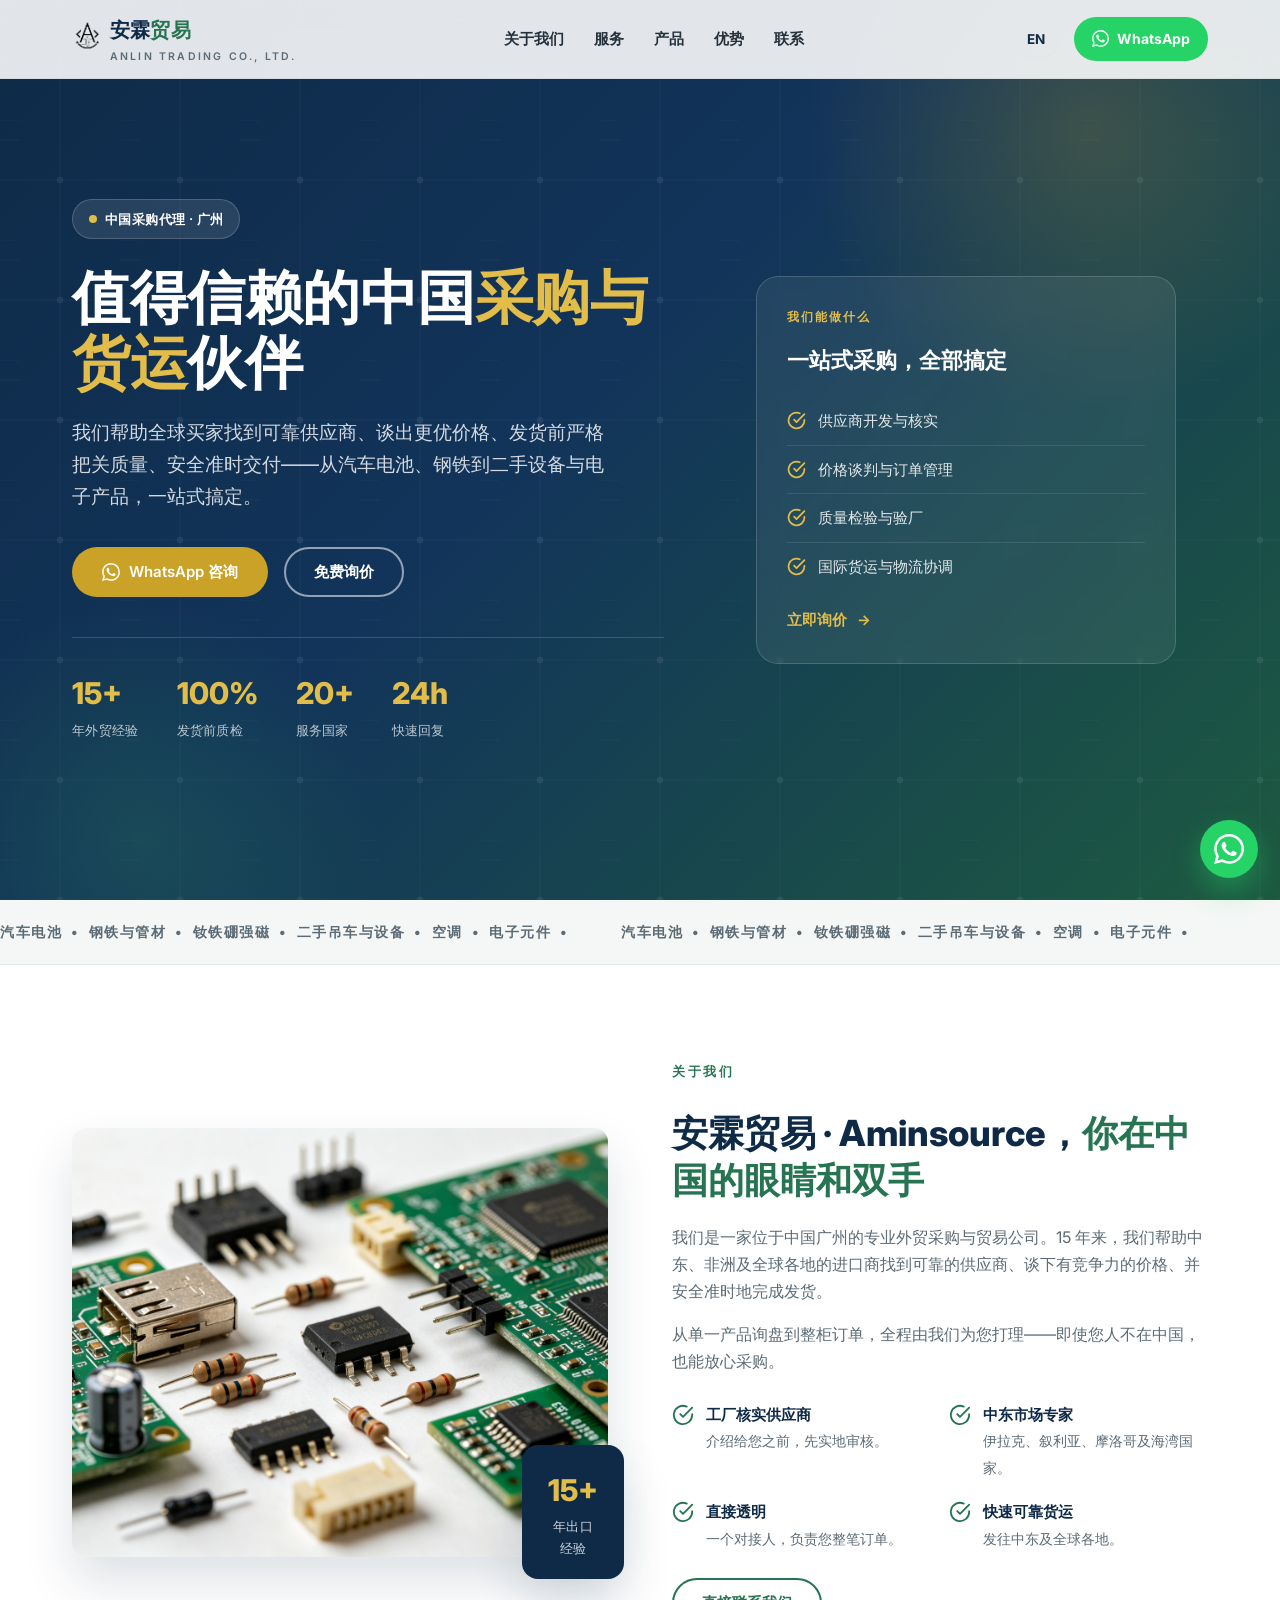
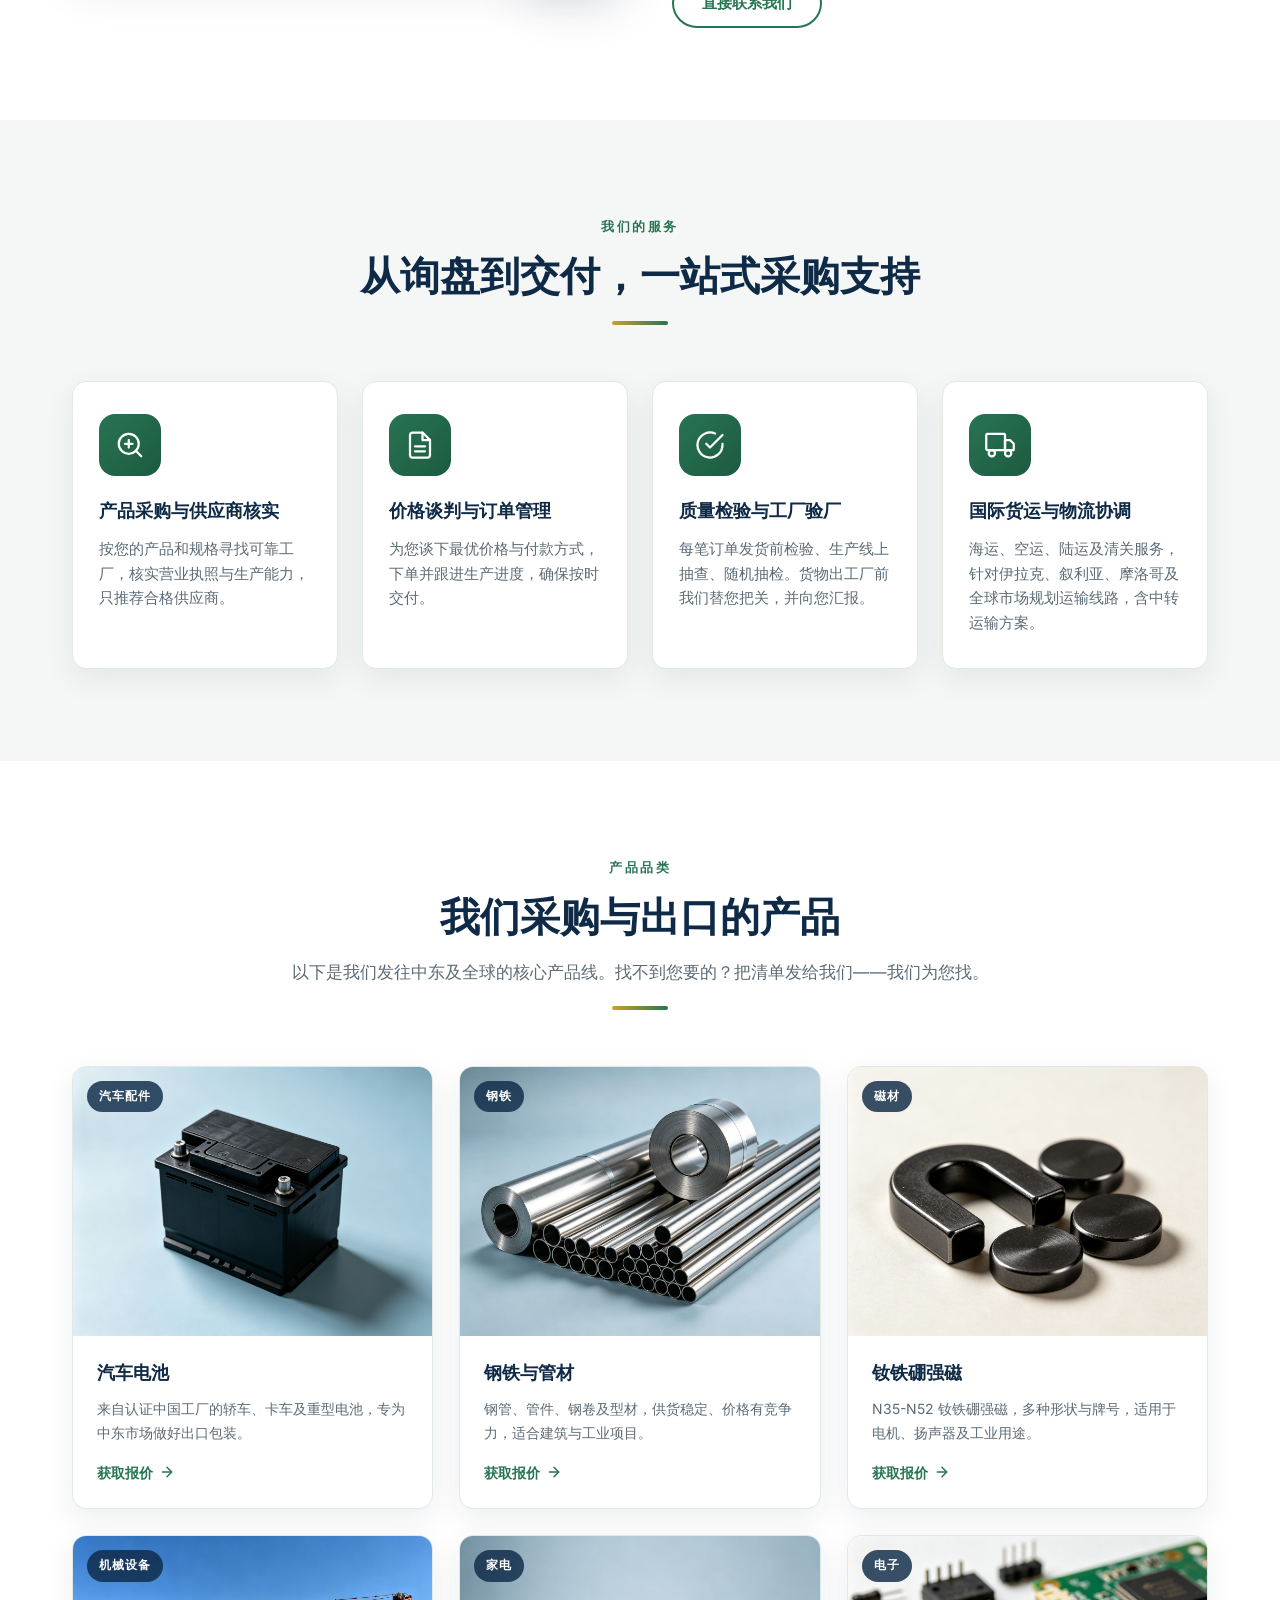
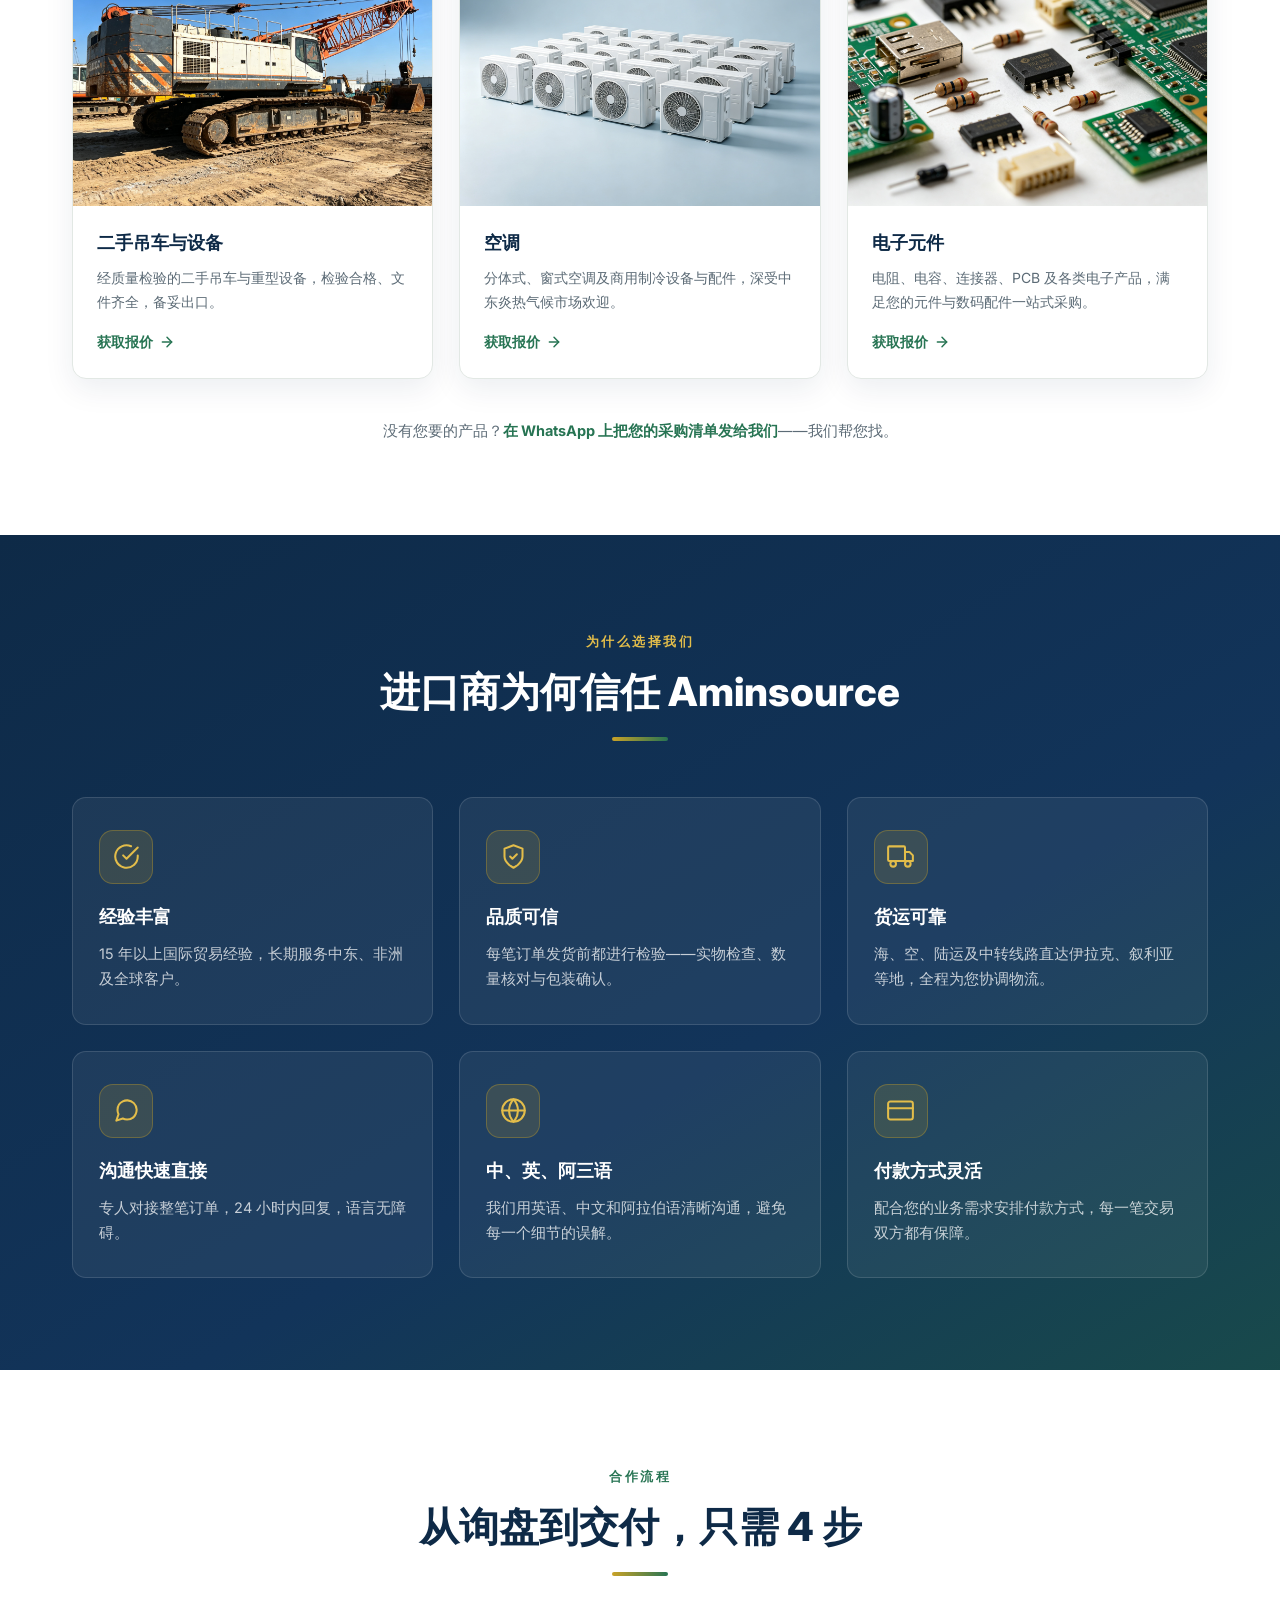
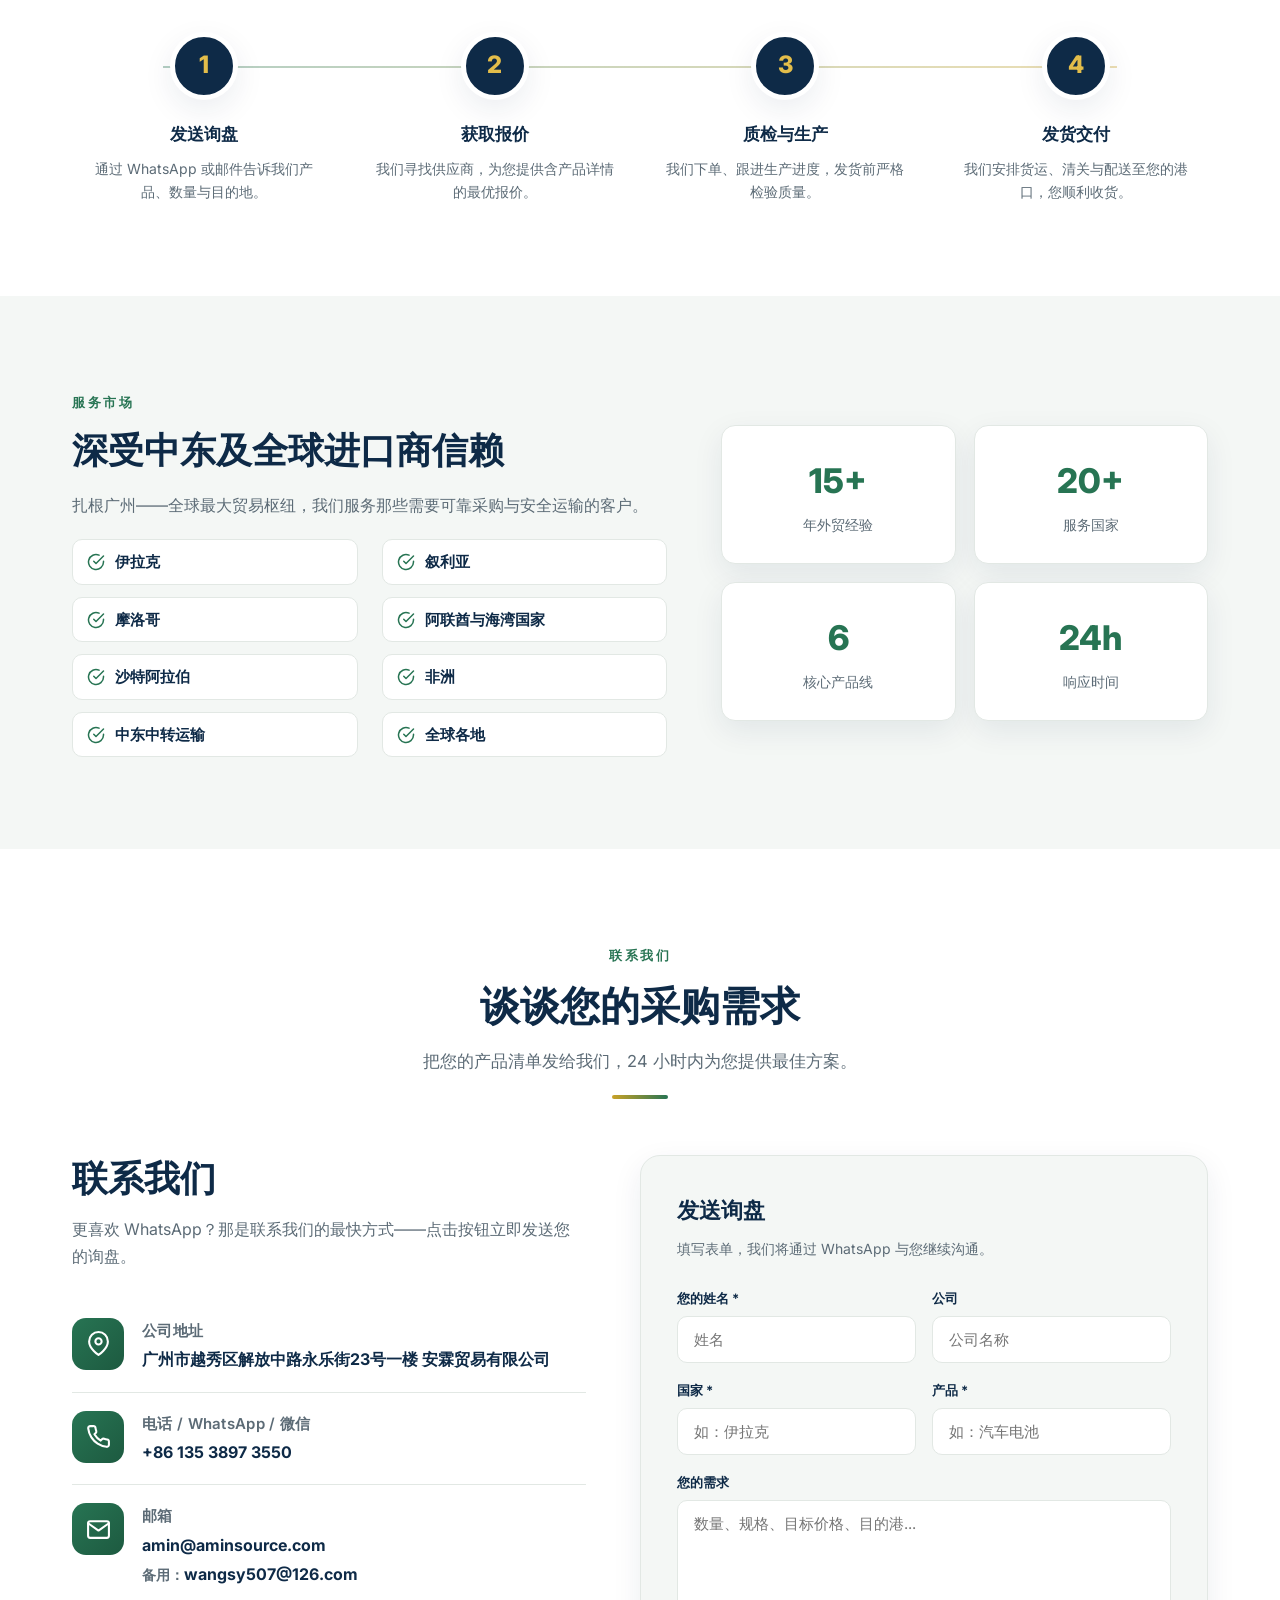
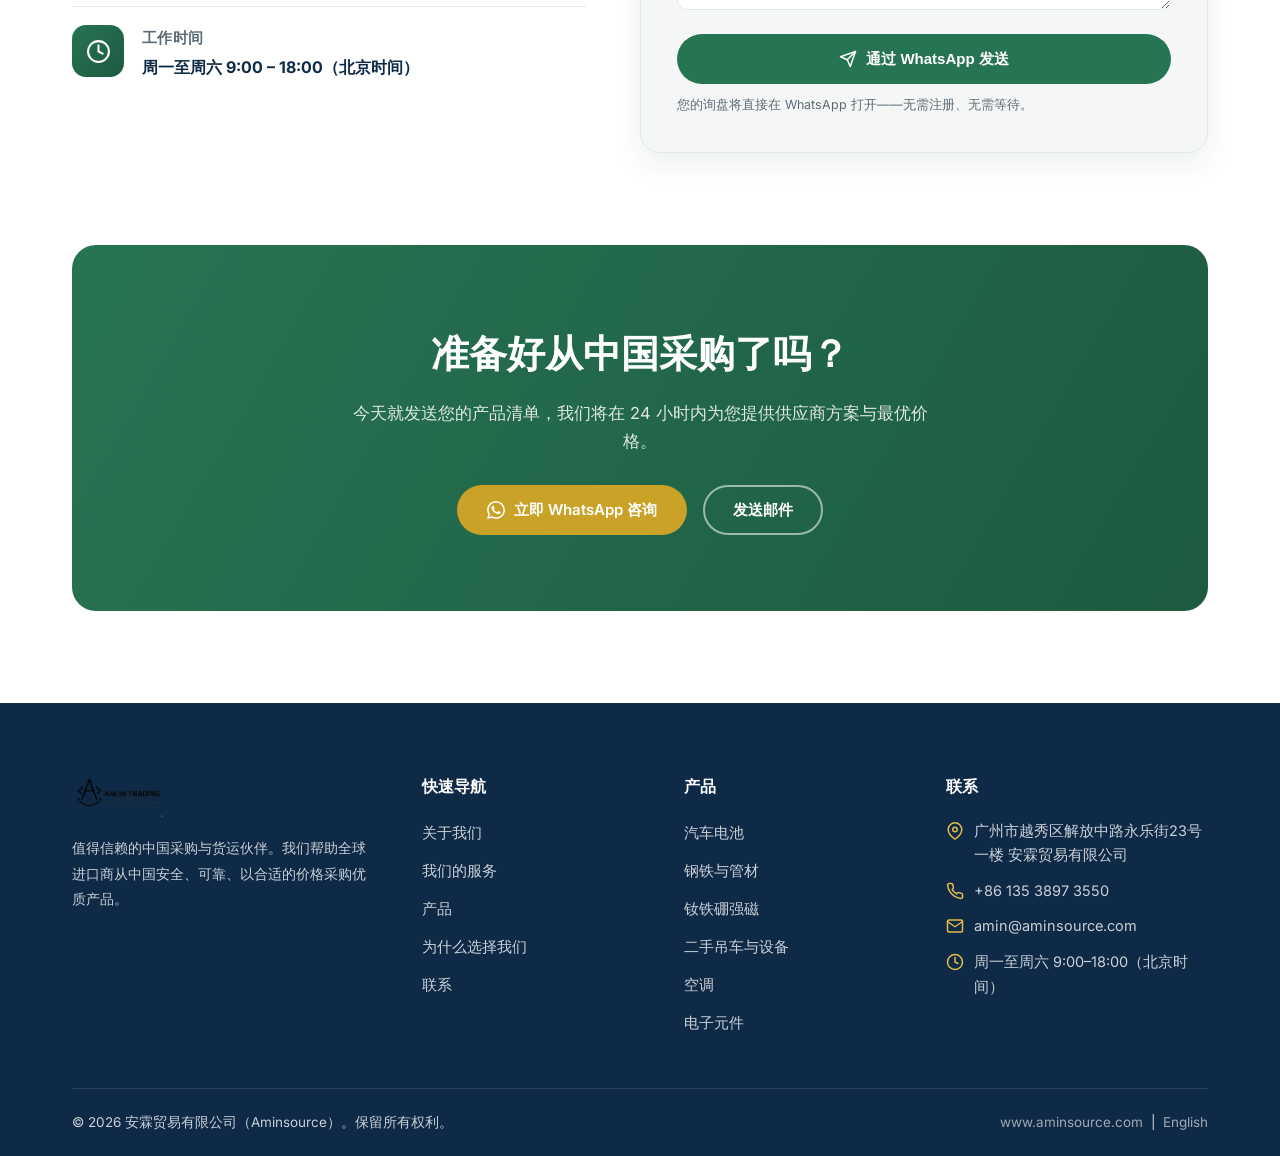
==== zh.html @ d12b862a "Add files via upload" ====
<!DOCTYPE html>
<html lang="zh-CN">
<head>
<meta charset="UTF-8">
<meta name="viewport" content="width=device-width, initial-scale=1.0">
<title>安霖贸易 Aminsource | 广州外贸采购代理 · 中国采购与货运伙伴</title>
<meta name="description" content="安霖贸易（Aminsource）是位于中国广州的专业外贸采购代理公司，为全球买家提供产品采购、工厂验厂、质量检验及国际货运一站式服务，主营汽车电池、钢铁、强磁、二手吊车、空调及电子元件，服务中东、非洲及全球市场。">
<meta name="keywords" content="中国采购代理, 广州外贸公司, 采购代理, 验厂, 质量检验, 国际货运, 汽车电池供应商, 钢铁出口, 强磁, 二手吊车, 空调出口, 电子元件, 伊拉克, 叙利亚, 中东">
<meta name="robots" content="index, follow">
<link rel="canonical" href="https://www.aminsource.com/zh.html">
<link rel="alternate" hreflang="en" href="https://www.aminsource.com/">
<link rel="alternate" hreflang="zh" href="https://www.aminsource.com/zh.html">
<link rel="icon" type="image/png" href="favicon.png">

<!-- Open Graph -->
<meta property="og:type" content="website">
<meta property="og:title" content="安霖贸易 Aminsource — 值得信赖的中国采购与货运伙伴">
<meta property="og:description" content="广州专业外贸采购代理，产品采购、验厂、质量检验、国际货运一站式服务，服务中东及全球买家。">
<meta property="og:url" content="https://www.aminsource.com/zh.html">
<meta property="og:image" content="https://www.aminsource.com/images/logo/logo-full.png">
<meta property="og:locale" content="zh_CN">

<!-- Fonts -->
<link rel="preconnect" href="https://fonts.googleapis.com">
<link rel="preconnect" href="https://fonts.gstatic.com" crossorigin>
<link href="https://fonts.googleapis.com/css2?family=Inter:wght@400;500;600;700;800&display=swap" rel="stylesheet">

<!-- Styles -->
<link rel="stylesheet" href="css/style.css">
</head>
<body>

<!-- ======== NAVBAR ======== -->
<nav class="nav" aria-label="主导航">
  <div class="nav-inner">
    <a class="brand" href="#home">
      <img src="images/logo/logo-mark.png" alt="Aminsource logo">
      <span>
        <span class="brand-name">安霖<span>贸易</span></span>
        <span class="brand-sub">Anlin Trading Co., Ltd.</span>
      </span>
    </a>
    <ul class="nav-links" id="nav-links">
      <li><a href="#about">关于我们</a></li>
      <li><a href="#services">服务</a></li>
      <li><a href="#products">产品</a></li>
      <li><a href="#why">优势</a></li>
      <li><a href="#contact">联系</a></li>
    </ul>
    <div class="nav-actions">
      <a class="lang-switch" href="index.html" title="Switch to English">EN</a>
      <a class="btn-wa-sm" href="https://wa.me/8613538973550" target="_blank" rel="noopener">
        <svg viewBox="0 0 24 24" fill="currentColor"><path d="M17.472 14.382c-.297-.149-1.758-.867-2.03-.967-.273-.099-.471-.148-.67.15-.197.297-.767.966-.94 1.164-.173.199-.347.223-.644.075-.297-.15-1.255-.463-2.39-1.475-.883-.788-1.48-1.761-1.653-2.059-.173-.297-.018-.458.13-.606.134-.133.297-.347.446-.52.149-.174.198-.298.297-.497.1-.198.05-.371-.025-.52-.074-.149-.668-1.612-.916-2.207-.242-.579-.487-.5-.669-.51-.173-.008-.371-.01-.57-.01-.198 0-.52.074-.792.372-.272.297-1.04 1.016-1.04 2.479 0 1.462 1.065 2.875 1.213 3.074.149.198 2.096 3.2 5.077 4.487.709.306 1.262.489 1.694.625.712.227 1.36.195 1.871.118.571-.085 1.758-.719 2.006-1.413.248-.694.248-1.289.173-1.413-.074-.124-.272-.198-.57-.347m-5.421 7.403h-.004a9.87 9.87 0 01-5.031-1.378l-.361-.214-3.741.982.998-3.648-.235-.374a9.86 9.86 0 01-1.51-5.26c.001-5.45 4.436-9.884 9.888-9.884 2.64 0 5.122 1.03 6.988 2.898a9.825 9.825 0 012.893 6.994c-.003 5.45-4.437 9.884-9.885 9.884m8.413-18.297A11.815 11.815 0 0012.05 0C5.495 0 .16 5.335.157 11.892c0 2.096.547 4.142 1.588 5.945L.057 24l6.305-1.654a11.882 11.882 0 005.683 1.448h.005c6.554 0 11.89-5.335 11.893-11.893a11.821 11.821 0 00-3.48-8.413z"/></svg>
        WhatsApp
      </a>
      <button class="menu-toggle" aria-label="菜单">
        <span></span><span></span><span></span>
      </button>
    </div>
  </div>
</nav>

<!-- ======== HERO ======== -->
<header class="hero" id="home">
  <div class="hero-bg"></div>
  <div class="hero-bg-glow"></div>
  <div class="hero-bg-glow2"></div>
  <div class="hero-inner">
    <div class="hero-text">
      <div class="hero-badge"><span class="dot"></span> 中国采购代理 · 广州</div>
      <h1>值得信赖的中国<span class="hl">采购与货运</span>伙伴</h1>
      <p class="lead">我们帮助全球买家找到可靠供应商、谈出更优价格、发货前严格把关质量、安全准时交付——从汽车电池、钢铁到二手设备与电子产品，一站式搞定。</p>
      <div class="hero-cta">
        <a class="btn btn-gold" href="https://wa.me/8613538973550" target="_blank" rel="noopener">
          <svg viewBox="0 0 24 24" fill="currentColor"><path d="M17.472 14.382c-.297-.149-1.758-.867-2.03-.967-.273-.099-.471-.148-.67.15-.197.297-.767.966-.94 1.164-.173.199-.347.223-.644.075-.297-.15-1.255-.463-2.39-1.475-.883-.788-1.48-1.761-1.653-2.059-.173-.297-.018-.458.13-.606.134-.133.297-.347.446-.52.149-.174.198-.298.297-.497.1-.198.05-.371-.025-.52-.074-.149-.668-1.612-.916-2.207-.242-.579-.487-.5-.669-.51-.173-.008-.371-.01-.57-.01-.198 0-.52.074-.792.372-.272.297-1.04 1.016-1.04 2.479 0 1.462 1.065 2.875 1.213 3.074.149.198 2.096 3.2 5.077 4.487.709.306 1.262.489 1.694.625.712.227 1.36.195 1.871.118.571-.085 1.758-.719 2.006-1.413.248-.694.248-1.289.173-1.413-.074-.124-.272-.198-.57-.347m-5.421 7.403h-.004a9.87 9.87 0 01-5.031-1.378l-.361-.214-3.741.982.998-3.648-.235-.374a9.86 9.86 0 01-1.51-5.26c.001-5.45 4.436-9.884 9.888-9.884 2.64 0 5.122 1.03 6.988 2.898a9.825 9.825 0 012.893 6.994c-.003 5.45-4.437 9.884-9.885 9.884m8.413-18.297A11.815 11.815 0 0012.05 0C5.495 0 .16 5.335.157 11.892c0 2.096.547 4.142 1.588 5.945L.057 24l6.305-1.654a11.882 11.882 0 005.683 1.448h.005c6.554 0 11.89-5.335 11.893-11.893a11.821 11.821 0 00-3.48-8.413z"/></svg>
          WhatsApp 咨询
        </a>
        <a class="btn btn-outline" href="#contact">免费询价</a>
      </div>
      <div class="hero-stats">
        <div class="stat"><div class="num">15+</div><div class="lbl">年外贸经验</div></div>
        <div class="stat"><div class="num">100%</div><div class="lbl">发货前质检</div></div>
        <div class="stat"><div class="num">20+</div><div class="lbl">服务国家</div></div>
        <div class="stat"><div class="num">24h</div><div class="lbl">快速回复</div></div>
      </div>
    </div>
    <div class="hero-visual">
      <div class="hero-card">
        <div class="tag">我们能做什么</div>
        <h3>一站式采购，全部搞定</h3>
        <ul>
          <li>
            <svg viewBox="0 0 24 24" fill="none" stroke="currentColor" stroke-width="2.2" stroke-linecap="round" stroke-linejoin="round"><path d="M22 11.08V12a10 10 0 11-5.93-9.14"/><polyline points="22 4 12 14.01 9 11.01"/></svg>
            供应商开发与核实
          </li>
          <li>
            <svg viewBox="0 0 24 24" fill="none" stroke="currentColor" stroke-width="2.2" stroke-linecap="round" stroke-linejoin="round"><path d="M22 11.08V12a10 10 0 11-5.93-9.14"/><polyline points="22 4 12 14.01 9 11.01"/></svg>
            价格谈判与订单管理
          </li>
          <li>
            <svg viewBox="0 0 24 24" fill="none" stroke="currentColor" stroke-width="2.2" stroke-linecap="round" stroke-linejoin="round"><path d="M22 11.08V12a10 10 0 11-5.93-9.14"/><polyline points="22 4 12 14.01 9 11.01"/></svg>
            质量检验与验厂
          </li>
          <li>
            <svg viewBox="0 0 24 24" fill="none" stroke="currentColor" stroke-width="2.2" stroke-linecap="round" stroke-linejoin="round"><path d="M22 11.08V12a10 10 0 11-5.93-9.14"/><polyline points="22 4 12 14.01 9 11.01"/></svg>
            国际货运与物流协调
          </li>
        </ul>
        <a class="card-cta" href="#contact">立即询价 <span>&rarr;</span></a>
      </div>
    </div>
  </div>
</header>

<!-- ======== MARQUEE ======== -->
<div class="marquee" aria-hidden="true">
  <div class="marquee-track">
    <span>汽车电池 &nbsp;&bull;&nbsp; 钢铁与管材 &nbsp;&bull;&nbsp; 钕铁硼强磁 &nbsp;&bull;&nbsp; 二手吊车与设备 &nbsp;&bull;&nbsp; 空调 &nbsp;&bull;&nbsp; 电子元件 &nbsp;&bull;&nbsp;</span>
    <span>汽车电池 &nbsp;&bull;&nbsp; 钢铁与管材 &nbsp;&bull;&nbsp; 钕铁硼强磁 &nbsp;&bull;&nbsp; 二手吊车与设备 &nbsp;&bull;&nbsp; 空调 &nbsp;&bull;&nbsp; 电子元件 &nbsp;&bull;&nbsp;</span>
  </div>
</div>

<!-- ======== ABOUT ======== -->
<section id="about">
  <div class="container about-grid">
    <div class="about-media reveal">
      <img class="img-main" src="images/products/electronics.jpg" alt="安霖贸易在广州为全球客户采购的电子元件">
      <div class="badge-float">
        <div class="b">15+</div>
        <div class="s">年出口<br>经验</div>
      </div>
    </div>
    <div class="about-text reveal">
      <span class="eyebrow">关于我们</span>
      <h2>安霖贸易 · Aminsource，<span class="hl">你在中国的眼睛和双手</span></h2>
      <p>我们是一家位于中国广州的专业外贸采购与贸易公司。15 年来，我们帮助中东、非洲及全球各地的进口商找到可靠的供应商、谈下有竞争力的价格、并安全准时地完成发货。</p>
      <p>从单一产品询盘到整柜订单，全程由我们为您打理——即使您人不在中国，也能放心采购。</p>
      <ul class="about-feats">
        <li>
          <svg viewBox="0 0 24 24" fill="none" stroke="currentColor" stroke-width="2" stroke-linecap="round" stroke-linejoin="round"><path d="M22 11.08V12a10 10 0 11-5.93-9.14"/><polyline points="22 4 12 14.01 9 11.01"/></svg>
          <span><strong>工厂核实供应商</strong><small>介绍给您之前，先实地审核。</small></span>
        </li>
        <li>
          <svg viewBox="0 0 24 24" fill="none" stroke="currentColor" stroke-width="2" stroke-linecap="round" stroke-linejoin="round"><path d="M22 11.08V12a10 10 0 11-5.93-9.14"/><polyline points="22 4 12 14.01 9 11.01"/></svg>
          <span><strong>中东市场专家</strong><small>伊拉克、叙利亚、摩洛哥及海湾国家。</small></span>
        </li>
        <li>
          <svg viewBox="0 0 24 24" fill="none" stroke="currentColor" stroke-width="2" stroke-linecap="round" stroke-linejoin="round"><path d="M22 11.08V12a10 10 0 11-5.93-9.14"/><polyline points="22 4 12 14.01 9 11.01"/></svg>
          <span><strong>直接透明</strong><small>一个对接人，负责您整笔订单。</small></span>
        </li>
        <li>
          <svg viewBox="0 0 24 24" fill="none" stroke="currentColor" stroke-width="2" stroke-linecap="round" stroke-linejoin="round"><path d="M22 11.08V12a10 10 0 11-5.93-9.14"/><polyline points="22 4 12 14.01 9 11.01"/></svg>
          <span><strong>快速可靠货运</strong><small>发往中东及全球各地。</small></span>
        </li>
      </ul>
      <a class="btn btn-outline-dark" href="#contact">直接联系我们</a>
    </div>
  </div>
</section>

<!-- ======== SERVICES ======== -->
<section id="services">
  <div class="container">
    <div class="section-head reveal">
      <span class="eyebrow">我们的服务</span>
      <h2>从询盘到交付，一站式采购支持</h2>
      <div class="line"></div>
    </div>
    <div class="services-grid">
      <div class="service-card reveal">
        <div class="service-icon"><svg viewBox="0 0 24 24" fill="none" stroke="currentColor" stroke-width="1.8" stroke-linecap="round" stroke-linejoin="round"><circle cx="11" cy="11" r="8"/><line x1="21" y1="21" x2="16.65" y2="16.65"/><line x1="11" y1="8" x2="11" y2="14"/><line x1="8" y1="11" x2="14" y2="11"/></svg></div>
        <h3>产品采购与供应商核实</h3>
        <p>按您的产品和规格寻找可靠工厂，核实营业执照与生产能力，只推荐合格供应商。</p>
      </div>
      <div class="service-card reveal">
        <div class="service-icon"><svg viewBox="0 0 24 24" fill="none" stroke="currentColor" stroke-width="1.8" stroke-linecap="round" stroke-linejoin="round"><path d="M14 2H6a2 2 0 00-2 2v16a2 2 0 002 2h12a2 2 0 002-2V8z"/><polyline points="14 2 14 8 20 8"/><line x1="16" y1="13" x2="8" y2="13"/><line x1="16" y1="17" x2="8" y2="17"/></svg></div>
        <h3>价格谈判与订单管理</h3>
        <p>为您谈下最优价格与付款方式，下单并跟进生产进度，确保按时交付。</p>
      </div>
      <div class="service-card reveal">
        <div class="service-icon"><svg viewBox="0 0 24 24" fill="none" stroke="currentColor" stroke-width="1.8" stroke-linecap="round" stroke-linejoin="round"><path d="M22 11.08V12a10 10 0 11-5.93-9.14"/><polyline points="22 4 12 14.01 9 11.01"/></svg></div>
        <h3>质量检验与工厂验厂</h3>
        <p>每笔订单发货前检验、生产线上抽查、随机抽检。货物出工厂前我们替您把关，并向您汇报。</p>
      </div>
      <div class="service-card reveal">
        <div class="service-icon"><svg viewBox="0 0 24 24" fill="none" stroke="currentColor" stroke-width="1.8" stroke-linecap="round" stroke-linejoin="round"><rect x="1" y="3" width="15" height="13" rx="1"/><polygon points="16 8 20 8 23 11 23 16 16 16 16 8"/><circle cx="5.5" cy="18.5" r="2.5"/><circle cx="18.5" cy="18.5" r="2.5"/></svg></div>
        <h3>国际货运与物流协调</h3>
        <p>海运、空运、陆运及清关服务，针对伊拉克、叙利亚、摩洛哥及全球市场规划运输线路，含中转运输方案。</p>
      </div>
    </div>
  </div>
</section>

<!-- ======== PRODUCTS ======== -->
<section id="products">
  <div class="container">
    <div class="section-head reveal">
      <span class="eyebrow">产品品类</span>
      <h2>我们采购与出口的产品</h2>
      <p>以下是我们发往中东及全球的核心产品线。找不到您要的？把清单发给我们——我们为您找。</p>
      <div class="line"></div>
    </div>
    <div class="products-grid">
      <div class="product-card reveal">
        <div class="thumb"><span class="cat-tag">汽车配件</span><img src="images/products/battery.jpg" alt="汽车电池出口" loading="lazy"></div>
        <div class="body">
          <h3>汽车电池</h3>
          <p>来自认证中国工厂的轿车、卡车及重型电池，专为中东市场做好出口包装。</p>
          <a class="link" href="https://wa.me/8613538973550?text=Hello%2C%20I%20am%20interested%20in%20auto%20batteries." target="_blank" rel="noopener">获取报价 <svg viewBox="0 0 24 24" fill="none" stroke="currentColor" stroke-width="2.2" stroke-linecap="round" stroke-linejoin="round"><line x1="5" y1="12" x2="19" y2="12"/><polyline points="12 5 19 12 12 19"/></svg></a>
        </div>
      </div>
      <div class="product-card reveal">
        <div class="thumb"><span class="cat-tag">钢铁</span><img src="images/products/steel.jpg" alt="钢铁管材供应商" loading="lazy"></div>
        <div class="body">
          <h3>钢铁与管材</h3>
          <p>钢管、管件、钢卷及型材，供货稳定、价格有竞争力，适合建筑与工业项目。</p>
          <a class="link" href="https://wa.me/8613538973550?text=Hello%2C%20I%20am%20interested%20in%20steel%20pipes%20and%20coils." target="_blank" rel="noopener">获取报价 <svg viewBox="0 0 24 24" fill="none" stroke="currentColor" stroke-width="2.2" stroke-linecap="round" stroke-linejoin="round"><line x1="5" y1="12" x2="19" y2="12"/><polyline points="12 5 19 12 12 19"/></svg></a>
        </div>
      </div>
      <div class="product-card reveal">
        <div class="thumb"><span class="cat-tag">磁材</span><img src="images/products/magnets.jpg" alt="钕铁硼强磁出口" loading="lazy"></div>
        <div class="body">
          <h3>钕铁硼强磁</h3>
          <p>N35-N52 钕铁硼强磁，多种形状与牌号，适用于电机、扬声器及工业用途。</p>
          <a class="link" href="https://wa.me/8613538973550?text=Hello%2C%20I%20am%20interested%20in%20neodymium%20magnets." target="_blank" rel="noopener">获取报价 <svg viewBox="0 0 24 24" fill="none" stroke="currentColor" stroke-width="2.2" stroke-linecap="round" stroke-linejoin="round"><line x1="5" y1="12" x2="19" y2="12"/><polyline points="12 5 19 12 12 19"/></svg></a>
        </div>
      </div>
      <div class="product-card reveal">
        <div class="thumb"><span class="cat-tag">机械设备</span><img src="images/products/crane.jpg" alt="二手吊车与重型设备出口" loading="lazy"></div>
        <div class="body">
          <h3>二手吊车与设备</h3>
          <p>经质量检验的二手吊车与重型设备，检验合格、文件齐全，备妥出口。</p>
          <a class="link" href="https://wa.me/8613538973550?text=Hello%2C%20I%20am%20interested%20in%20used%20cranes%20and%20machinery." target="_blank" rel="noopener">获取报价 <svg viewBox="0 0 24 24" fill="none" stroke="currentColor" stroke-width="2.2" stroke-linecap="round" stroke-linejoin="round"><line x1="5" y1="12" x2="19" y2="12"/><polyline points="12 5 19 12 12 19"/></svg></a>
        </div>
      </div>
      <div class="product-card reveal">
        <div class="thumb"><span class="cat-tag">家电</span><img src="images/products/ac.jpg" alt="空调出口" loading="lazy"></div>
        <div class="body">
          <h3>空调</h3>
          <p>分体式、窗式空调及商用制冷设备与配件，深受中东炎热气候市场欢迎。</p>
          <a class="link" href="https://wa.me/8613538973550?text=Hello%2C%20I%20am%20interested%20in%20air%20conditioners." target="_blank" rel="noopener">获取报价 <svg viewBox="0 0 24 24" fill="none" stroke="currentColor" stroke-width="2.2" stroke-linecap="round" stroke-linejoin="round"><line x1="5" y1="12" x2="19" y2="12"/><polyline points="12 5 19 12 12 19"/></svg></a>
        </div>
      </div>
      <div class="product-card reveal">
        <div class="thumb"><span class="cat-tag">电子</span><img src="images/products/electronics.jpg" alt="电子元件出口" loading="lazy"></div>
        <div class="body">
          <h3>电子元件</h3>
          <p>电阻、电容、连接器、PCB 及各类电子产品，满足您的元件与数码配件一站式采购。</p>
          <a class="link" href="https://wa.me/8613538973550?text=Hello%2C%20I%20am%20interested%20in%20electronic%20components." target="_blank" rel="noopener">获取报价 <svg viewBox="0 0 24 24" fill="none" stroke="currentColor" stroke-width="2.2" stroke-linecap="round" stroke-linejoin="round"><line x1="5" y1="12" x2="19" y2="12"/><polyline points="12 5 19 12 12 19"/></svg></a>
        </div>
      </div>
    </div>
    <p class="products-note reveal">没有您要的产品？<a href="https://wa.me/8613538973550?text=Hello%2C%20I%20have%20a%20custom%20sourcing%20request." target="_blank" rel="noopener">在 WhatsApp 上把您的采购清单发给我们</a>——我们帮您找。</p>
  </div>
</section>

<!-- ======== WHY US ======== -->
<section id="why">
  <div class="container">
    <div class="section-head reveal">
      <span class="eyebrow">为什么选择我们</span>
      <h2>进口商为何信任 Aminsource</h2>
      <div class="line"></div>
    </div>
    <div class="why-grid">
      <div class="why-item reveal">
        <div class="ic"><svg viewBox="0 0 24 24" fill="none" stroke="currentColor" stroke-width="1.8" stroke-linecap="round" stroke-linejoin="round"><path d="M22 11.08V12a10 10 0 11-5.93-9.14"/><polyline points="22 4 12 14.01 9 11.01"/></svg></div>
        <h3>经验丰富</h3>
        <p>15 年以上国际贸易经验，长期服务中东、非洲及全球客户。</p>
      </div>
      <div class="why-item reveal">
        <div class="ic"><svg viewBox="0 0 24 24" fill="none" stroke="currentColor" stroke-width="1.8" stroke-linecap="round" stroke-linejoin="round"><path d="M12 22s8-4 8-10V5l-8-3-8 3v7c0 6 8 10 8 10z"/><polyline points="9 12 11 14 15 10"/></svg></div>
        <h3>品质可信</h3>
        <p>每笔订单发货前都进行检验——实物检查、数量核对与包装确认。</p>
      </div>
      <div class="why-item reveal">
        <div class="ic"><svg viewBox="0 0 24 24" fill="none" stroke="currentColor" stroke-width="1.8" stroke-linecap="round" stroke-linejoin="round"><rect x="1" y="3" width="15" height="13" rx="1"/><polygon points="16 8 20 8 23 11 23 16 16 16 16 8"/><circle cx="5.5" cy="18.5" r="2.5"/><circle cx="18.5" cy="18.5" r="2.5"/></svg></div>
        <h3>货运可靠</h3>
        <p>海、空、陆运及中转线路直达伊拉克、叙利亚等地，全程为您协调物流。</p>
      </div>
      <div class="why-item reveal">
        <div class="ic"><svg viewBox="0 0 24 24" fill="none" stroke="currentColor" stroke-width="1.8" stroke-linecap="round" stroke-linejoin="round"><path d="M21 11.5a8.38 8.38 0 01-.9 3.8 8.5 8.5 0 01-7.6 4.7 8.38 8.38 0 01-3.8-.9L3 21l1.9-5.7a8.38 8.38 0 01-.9-3.8 8.5 8.5 0 014.7-7.6 8.38 8.38 0 013.8-.9h.5a8.48 8.48 0 018 8v.5z"/></svg></div>
        <h3>沟通快速直接</h3>
        <p>专人对接整笔订单，24 小时内回复，语言无障碍。</p>
      </div>
      <div class="why-item reveal">
        <div class="ic"><svg viewBox="0 0 24 24" fill="none" stroke="currentColor" stroke-width="1.8" stroke-linecap="round" stroke-linejoin="round"><circle cx="12" cy="12" r="10"/><line x1="2" y1="12" x2="22" y2="12"/><path d="M12 2a15.3 15.3 0 014 10 15.3 15.3 0 01-4 10 15.3 15.3 0 01-4-10 15.3 15.3 0 014-10z"/></svg></div>
        <h3>中、英、阿三语</h3>
        <p>我们用英语、中文和阿拉伯语清晰沟通，避免每一个细节的误解。</p>
      </div>
      <div class="why-item reveal">
        <div class="ic"><svg viewBox="0 0 24 24" fill="none" stroke="currentColor" stroke-width="1.8" stroke-linecap="round" stroke-linejoin="round"><rect x="1" y="4" width="22" height="16" rx="2"/><line x1="1" y1="10" x2="23" y2="10"/></svg></div>
        <h3>付款方式灵活</h3>
        <p>配合您的业务需求安排付款方式，每一笔交易双方都有保障。</p>
      </div>
    </div>
  </div>
</section>

<!-- ======== PROCESS ======== -->
<section id="process">
  <div class="container">
    <div class="section-head reveal">
      <span class="eyebrow">合作流程</span>
      <h2>从询盘到交付，只需 4 步</h2>
      <div class="line"></div>
    </div>
    <div class="process-steps">
      <div class="step reveal"><div class="num"><span>1</span></div><h3>发送询盘</h3><p>通过 WhatsApp 或邮件告诉我们产品、数量与目的地。</p></div>
      <div class="step reveal"><div class="num"><span>2</span></div><h3>获取报价</h3><p>我们寻找供应商，为您提供含产品详情的最优报价。</p></div>
      <div class="step reveal"><div class="num"><span>3</span></div><h3>质检与生产</h3><p>我们下单、跟进生产进度，发货前严格检验质量。</p></div>
      <div class="step reveal"><div class="num"><span>4</span></div><h3>发货交付</h3><p>我们安排货运、清关与配送至您的港口，您顺利收货。</p></div>
    </div>
  </div>
</section>

<!-- ======== MARKETS ======== -->
<section id="markets">
  <div class="container markets-wrap">
    <div class="markets-text reveal">
      <span class="eyebrow">服务市场</span>
      <h2>深受中东及全球进口商信赖</h2>
      <p>扎根广州——全球最大贸易枢纽，我们服务那些需要可靠采购与安全运输的客户。</p>
      <ul class="region-list">
        <li><svg viewBox="0 0 24 24" fill="none" stroke="currentColor" stroke-width="2" stroke-linecap="round" stroke-linejoin="round"><path d="M22 11.08V12a10 10 0 11-5.93-9.14"/><polyline points="22 4 12 14.01 9 11.01"/></svg>伊拉克</li>
        <li><svg viewBox="0 0 24 24" fill="none" stroke="currentColor" stroke-width="2" stroke-linecap="round" stroke-linejoin="round"><path d="M22 11.08V12a10 10 0 11-5.93-9.14"/><polyline points="22 4 12 14.01 9 11.01"/></svg>叙利亚</li>
        <li><svg viewBox="0 0 24 24" fill="none" stroke="currentColor" stroke-width="2" stroke-linecap="round" stroke-linejoin="round"><path d="M22 11.08V12a10 10 0 11-5.93-9.14"/><polyline points="22 4 12 14.01 9 11.01"/></svg>摩洛哥</li>
        <li><svg viewBox="0 0 24 24" fill="none" stroke="currentColor" stroke-width="2" stroke-linecap="round" stroke-linejoin="round"><path d="M22 11.08V12a10 10 0 11-5.93-9.14"/><polyline points="22 4 12 14.01 9 11.01"/></svg>阿联酋与海湾国家</li>
        <li><svg viewBox="0 0 24 24" fill="none" stroke="currentColor" stroke-width="2" stroke-linecap="round" stroke-linejoin="round"><path d="M22 11.08V12a10 10 0 11-5.93-9.14"/><polyline points="22 4 12 14.01 9 11.01"/></svg>沙特阿拉伯</li>
        <li><svg viewBox="0 0 24 24" fill="none" stroke="currentColor" stroke-width="2" stroke-linecap="round" stroke-linejoin="round"><path d="M22 11.08V12a10 10 0 11-5.93-9.14"/><polyline points="22 4 12 14.01 9 11.01"/></svg>非洲</li>
        <li><svg viewBox="0 0 24 24" fill="none" stroke="currentColor" stroke-width="2" stroke-linecap="round" stroke-linejoin="round"><path d="M22 11.08V12a10 10 0 11-5.93-9.14"/><polyline points="22 4 12 14.01 9 11.01"/></svg>中东中转运输</li>
        <li><svg viewBox="0 0 24 24" fill="none" stroke="currentColor" stroke-width="2" stroke-linecap="round" stroke-linejoin="round"><path d="M22 11.08V12a10 10 0 11-5.93-9.14"/><polyline points="22 4 12 14.01 9 11.01"/></svg>全球各地</li>
      </ul>
    </div>
    <div class="markets-media reveal">
      <div class="box"><div class="n">15+</div><div class="t">年外贸经验</div></div>
      <div class="box"><div class="n">20+</div><div class="t">服务国家</div></div>
      <div class="box"><div class="n">6</div><div class="t">核心产品线</div></div>
      <div class="box"><div class="n">24h</div><div class="t">响应时间</div></div>
    </div>
  </div>
</section>

<!-- ======== CONTACT ======== -->
<section id="contact">
  <div class="container">
    <div class="section-head reveal">
      <span class="eyebrow">联系我们</span>
      <h2>谈谈您的采购需求</h2>
      <p>把您的产品清单发给我们，24 小时内为您提供最佳方案。</p>
      <div class="line"></div>
    </div>
    <div class="contact-grid">
      <div class="contact-info reveal">
        <h2>联系我们</h2>
        <p>更喜欢 WhatsApp？那是联系我们的最快方式——点击按钮立即发送您的询盘。</p>
        <div class="contact-row">
          <div class="ci"><svg viewBox="0 0 24 24" fill="none" stroke="currentColor" stroke-width="2" stroke-linecap="round" stroke-linejoin="round"><path d="M21 10c0 7-9 13-9 13s-9-6-9-13a9 9 0 0118 0z"/><circle cx="12" cy="10" r="3"/></svg></div>
          <div><h4>公司地址</h4><p>广州市越秀区解放中路永乐街23号一楼 安霖贸易有限公司</p></div>
        </div>
        <div class="contact-row">
          <div class="ci"><svg viewBox="0 0 24 24" fill="none" stroke="currentColor" stroke-width="2" stroke-linecap="round" stroke-linejoin="round"><path d="M22 16.92v3a2 2 0 01-2.18 2 19.79 19.79 0 01-8.63-3.07 19.5 19.5 0 01-6-6 19.79 19.79 0 01-3.07-8.67A2 2 0 014.11 2h3a2 2 0 012 1.72 12.84 12.84 0 00.7 2.81 2 2 0 01-.45 2.11L8.09 9.91a16 16 0 006 6l1.27-1.27a2 2 0 012.11-.45 12.84 12.84 0 002.81.7A2 2 0 0122 16.92z"/></svg></div>
          <div><h4>电话 / WhatsApp / 微信</h4><p><a href="tel:+8613538973550">+86 135 3897 3550</a></p></div>
        </div>
        <div class="contact-row">
          <div class="ci"><svg viewBox="0 0 24 24" fill="none" stroke="currentColor" stroke-width="2" stroke-linecap="round" stroke-linejoin="round"><path d="M4 4h16c1.1 0 2 .9 2 2v12c0 1.1-.9 2-2 2H4c-1.1 0-2-.9-2-2V6c0-1.1.9-2 2-2z"/><polyline points="22,6 12,13 2,6"/></svg></div>
          <div><h4>邮箱</h4><p><a href="mailto:amin@aminsource.com">amin@aminsource.com</a></p><p style="font-size:14px;font-weight:600;color:var(--text-muted);margin-top:2px;">备用：<a href="mailto:wangsy507@126.com">wangsy507@126.com</a></p></div>
        </div>
        <div class="contact-row">
          <div class="ci"><svg viewBox="0 0 24 24" fill="none" stroke="currentColor" stroke-width="2" stroke-linecap="round" stroke-linejoin="round"><circle cx="12" cy="12" r="10"/><polyline points="12 6 12 12 16 14"/></svg></div>
          <div><h4>工作时间</h4><p>周一至周六 9:00 – 18:00（北京时间）</p></div>
        </div>
      </div>
      <div class="contact-form reveal">
        <h3>发送询盘</h3>
        <p class="sub">填写表单，我们将通过 WhatsApp 与您继续沟通。</p>
        <form id="inquiry-form" data-wa="8613538973550">
          <div class="form-row">
            <div class="form-group">
              <label for="f-name">您的姓名 *</label>
              <input type="text" id="f-name" placeholder="姓名" required>
            </div>
            <div class="form-group">
              <label for="f-company">公司</label>
              <input type="text" id="f-company" placeholder="公司名称">
            </div>
          </div>
          <div class="form-row">
            <div class="form-group">
              <label for="f-country">国家 *</label>
              <input type="text" id="f-country" placeholder="如：伊拉克" required>
            </div>
            <div class="form-group">
              <label for="f-product">产品 *</label>
              <input type="text" id="f-product" placeholder="如：汽车电池" required>
            </div>
          </div>
          <div class="form-group">
            <label for="f-message">您的需求</label>
            <textarea id="f-message" placeholder="数量、规格、目标价格、目的港..."></textarea>
          </div>
          <button class="btn btn-primary" type="submit">
            <svg viewBox="0 0 24 24" fill="none" stroke="currentColor" stroke-width="2" stroke-linecap="round" stroke-linejoin="round"><line x1="22" y1="2" x2="11" y2="13"/><polygon points="22 2 15 22 11 13 2 9 22 2"/></svg>
            通过 WhatsApp 发送
          </button>
          <p class="form-tip">您的询盘将直接在 WhatsApp 打开——无需注册、无需等待。</p>
        </form>
      </div>
    </div>
  </div>
</section>

<!-- ======== CTA BAND ======== -->
<div class="container" style="padding-bottom: 92px;">
  <div class="cta-band reveal">
    <h2>准备好从中国采购了吗？</h2>
    <p>今天就发送您的产品清单，我们将在 24 小时内为您提供供应商方案与最优价格。</p>
    <div class="cta-btns">
      <a class="btn btn-gold" href="https://wa.me/8613538973550" target="_blank" rel="noopener">
        <svg viewBox="0 0 24 24" fill="currentColor"><path d="M17.472 14.382c-.297-.149-1.758-.867-2.03-.967-.273-.099-.471-.148-.67.15-.197.297-.767.966-.94 1.164-.173.199-.347.223-.644.075-.297-.15-1.255-.463-2.39-1.475-.883-.788-1.48-1.761-1.653-2.059-.173-.297-.018-.458.13-.606.134-.133.297-.347.446-.52.149-.174.198-.298.297-.497.1-.198.05-.371-.025-.52-.074-.149-.668-1.612-.916-2.207-.242-.579-.487-.5-.669-.51-.173-.008-.371-.01-.57-.01-.198 0-.52.074-.792.372-.272.297-1.04 1.016-1.04 2.479 0 1.462 1.065 2.875 1.213 3.074.149.198 2.096 3.2 5.077 4.487.709.306 1.262.489 1.694.625.712.227 1.36.195 1.871.118.571-.085 1.758-.719 2.006-1.413.248-.694.248-1.289.173-1.413-.074-.124-.272-.198-.57-.347m-5.421 7.403h-.004a9.87 9.87 0 01-5.031-1.378l-.361-.214-3.741.982.998-3.648-.235-.374a9.86 9.86 0 01-1.51-5.26c.001-5.45 4.436-9.884 9.888-9.884 2.64 0 5.122 1.03 6.988 2.898a9.825 9.825 0 012.893 6.994c-.003 5.45-4.437 9.884-9.885 9.884m8.413-18.297A11.815 11.815 0 0012.05 0C5.495 0 .16 5.335.157 11.892c0 2.096.547 4.142 1.588 5.945L.057 24l6.305-1.654a11.882 11.882 0 005.683 1.448h.005c6.554 0 11.89-5.335 11.893-11.893a11.821 11.821 0 00-3.48-8.413z"/></svg>
        立即 WhatsApp 咨询
      </a>
      <a class="btn btn-outline" href="mailto:amin@aminsource.com">发送邮件</a>
    </div>
  </div>
</div>

<!-- ======== FOOTER ======== -->
<footer>
  <div class="container">
    <div class="footer-top">
      <div class="footer-brand">
        <img src="images/logo/logo-full.png" alt="安霖贸易有限公司 Aminsource">
        <p>值得信赖的中国采购与货运伙伴。我们帮助全球进口商从中国安全、可靠、以合适的价格采购优质产品。</p>
      </div>
      <div class="footer-col">
        <h4>快速导航</h4>
        <ul>
          <li><a href="#about">关于我们</a></li>
          <li><a href="#services">我们的服务</a></li>
          <li><a href="#products">产品</a></li>
          <li><a href="#why">为什么选择我们</a></li>
          <li><a href="#contact">联系</a></li>
        </ul>
      </div>
      <div class="footer-col">
        <h4>产品</h4>
        <ul>
          <li><a href="#products">汽车电池</a></li>
          <li><a href="#products">钢铁与管材</a></li>
          <li><a href="#products">钕铁硼强磁</a></li>
          <li><a href="#products">二手吊车与设备</a></li>
          <li><a href="#products">空调</a></li>
          <li><a href="#products">电子元件</a></li>
        </ul>
      </div>
      <div class="footer-col">
        <h4>联系</h4>
        <ul class="footer-contact">
          <li><svg viewBox="0 0 24 24" fill="none" stroke="currentColor" stroke-width="2" stroke-linecap="round" stroke-linejoin="round"><path d="M21 10c0 7-9 13-9 13s-9-6-9-13a9 9 0 0118 0z"/><circle cx="12" cy="10" r="3"/></svg>广州市越秀区解放中路永乐街23号一楼 安霖贸易有限公司</li>
          <li><svg viewBox="0 0 24 24" fill="none" stroke="currentColor" stroke-width="2" stroke-linecap="round" stroke-linejoin="round"><path d="M22 16.92v3a2 2 0 01-2.18 2 19.79 19.79 0 01-8.63-3.07 19.5 19.5 0 01-6-6 19.79 19.79 0 01-3.07-8.67A2 2 0 014.11 2h3a2 2 0 012 1.72 12.84 12.84 0 00.7 2.81 2 2 0 01-.45 2.11L8.09 9.91a16 16 0 006 6l1.27-1.27a2 2 0 012.11-.45 12.84 12.84 0 002.81.7A2 2 0 0122 16.92z"/></svg><a href="tel:+8613538973550">+86 135 3897 3550</a></li>
          <li><svg viewBox="0 0 24 24" fill="none" stroke="currentColor" stroke-width="2" stroke-linecap="round" stroke-linejoin="round"><path d="M4 4h16c1.1 0 2 .9 2 2v12c0 1.1-.9 2-2 2H4c-1.1 0-2-.9-2-2V6c0-1.1.9-2 2-2z"/><polyline points="22,6 12,13 2,6"/></svg><a href="mailto:amin@aminsource.com">amin@aminsource.com</a></li>
          <li><svg viewBox="0 0 24 24" fill="none" stroke="currentColor" stroke-width="2" stroke-linecap="round" stroke-linejoin="round"><circle cx="12" cy="12" r="10"/><polyline points="12 6 12 12 16 14"/></svg>周一至周六 9:00–18:00（北京时间）</li>
        </ul>
      </div>
    </div>
    <div class="footer-bottom">
      <span>&copy; <span id="year"></span> 安霖贸易有限公司（Aminsource）。保留所有权利。</span>
      <span><a href="https://www.aminsource.com" target="_blank" rel="noopener">www.aminsource.com</a> &nbsp;|&nbsp; <a href="index.html">English</a></span>
    </div>
  </div>
</footer>

<!-- Floating WhatsApp -->
<a class="wa-float" href="https://wa.me/8613538973550" target="_blank" rel="noopener" aria-label="WhatsApp 咨询">
  <svg viewBox="0 0 24 24" fill="currentColor"><path d="M17.472 14.382c-.297-.149-1.758-.867-2.03-.967-.273-.099-.471-.148-.67.15-.197.297-.767.966-.94 1.164-.173.199-.347.223-.644.075-.297-.15-1.255-.463-2.39-1.475-.883-.788-1.48-1.761-1.653-2.059-.173-.297-.018-.458.13-.606.134-.133.297-.347.446-.52.149-.174.198-.298.297-.497.1-.198.05-.371-.025-.52-.074-.149-.668-1.612-.916-2.207-.242-.579-.487-.5-.669-.51-.173-.008-.371-.01-.57-.01-.198 0-.52.074-.792.372-.272.297-1.04 1.016-1.04 2.479 0 1.462 1.065 2.875 1.213 3.074.149.198 2.096 3.2 5.077 4.487.709.306 1.262.489 1.694.625.712.227 1.36.195 1.871.118.571-.085 1.758-.719 2.006-1.413.248-.694.248-1.289.173-1.413-.074-.124-.272-.198-.57-.347m-5.421 7.403h-.004a9.87 9.87 0 01-5.031-1.378l-.361-.214-3.741.982.998-3.648-.235-.374a9.86 9.86 0 01-1.51-5.26c.001-5.45 4.436-9.884 9.888-9.884 2.64 0 5.122 1.03 6.988 2.898a9.825 9.825 0 012.893 6.994c-.003 5.45-4.437 9.884-9.885 9.884m8.413-18.297A11.815 11.815 0 0012.05 0C5.495 0 .16 5.335.157 11.892c0 2.096.547 4.142 1.588 5.945L.057 24l6.305-1.654a11.882 11.882 0 005.683 1.448h.005c6.554 0 11.89-5.335 11.893-11.893a11.821 11.821 0 00-3.48-8.413z"/></svg>
</a>

<script src="js/main.js"></script>
<script>document.getElementById('year').textContent = new Date().getFullYear();</script>
</body>
</html>
---- css/style.css ----
/* =========================================================
   AMINSOURCE — Anlin Trading Co., Ltd.
   Sourcing & Shipping Partner in China
   Brand colors: 孔雀绿 #277453 / 藏青 #0E2A47 / 暖金 #C9A227
   ========================================================= */

:root {
  --primary: #277453;
  --primary-dark: #1d5a40;
  --dark: #0E2A47;
  --dark-2: #12345a;
  --gold: #C9A227;
  --gold-2: #e3bd4a;
  --bg-light: #f4f7f5;
  --bg-white: #ffffff;
  --text: #26323b;
  --text-muted: #5c6b76;
  --border: #e2e8e4;
  --shadow: 0 10px 30px rgba(14, 42, 71, 0.08);
  --shadow-lg: 0 24px 50px rgba(14, 42, 71, 0.14);
  --radius: 14px;
  --container: 1180px;
  --font: 'Inter', 'PingFang SC', 'Microsoft YaHei', -apple-system, BlinkMacSystemFont, 'Segoe UI', Roboto, Helvetica, Arial, sans-serif;
}

* { margin: 0; padding: 0; box-sizing: border-box; }
html { scroll-behavior: smooth; scroll-padding-top: 84px; }
body {
  font-family: var(--font);
  color: var(--text);
  background: var(--bg-white);
  line-height: 1.7;
  font-size: 16px;
  -webkit-font-smoothing: antialiased;
}
img { max-width: 100%; display: block; }
a { text-decoration: none; color: inherit; }
ul { list-style: none; }
.container { max-width: var(--container); margin: 0 auto; padding: 0 22px; }

/* ---------- Buttons ---------- */
.btn {
  display: inline-flex; align-items: center; justify-content: center; gap: 9px;
  padding: 14px 28px; border-radius: 999px; font-weight: 600; font-size: 15px;
  transition: all .25s ease; cursor: pointer; border: 2px solid transparent;
  line-height: 1.2;
}
.btn-primary { background: var(--primary); color: #fff; }
.btn-primary:hover { background: var(--primary-dark); transform: translateY(-2px); box-shadow: 0 12px 24px rgba(39,116,83,.28); }
.btn-gold { background: var(--gold); color: #fff; }
.btn-gold:hover { background: var(--gold-2); transform: translateY(-2px); box-shadow: 0 12px 24px rgba(201,162,39,.3); }
.btn-outline { border-color: rgba(255,255,255,.55); color: #fff; background: transparent; }
.btn-outline:hover { background: rgba(255,255,255,.12); border-color: #fff; }
.btn-outline-dark { border-color: var(--primary); color: var(--primary); background: transparent; }
.btn-outline-dark:hover { background: var(--primary); color: #fff; }
.btn svg { width: 18px; height: 18px; flex: none; }

/* ---------- Section base ---------- */
section { padding: 92px 0; }
.section-head { text-align: center; max-width: 720px; margin: 0 auto 56px; }
.eyebrow {
  display: inline-block; font-size: 12.5px; font-weight: 700; letter-spacing: 2.5px;
  text-transform: uppercase; color: var(--primary); margin-bottom: 14px;
}
.section-head h2 { font-size: clamp(28px, 4vw, 40px); line-height: 1.25; color: var(--dark); font-weight: 800; }
.section-head p { margin-top: 16px; color: var(--text-muted); font-size: 16.5px; }
.section-head .line { width: 56px; height: 4px; border-radius: 4px; background: linear-gradient(90deg, var(--gold), var(--primary)); margin: 20px auto 0; }

/* ---------- Navbar ---------- */
.nav {
  position: fixed; top: 0; left: 0; right: 0; z-index: 100;
  background: rgba(255,255,255,.88); backdrop-filter: blur(14px); -webkit-backdrop-filter: blur(14px);
  border-bottom: 1px solid rgba(14,42,71,.06); transition: box-shadow .3s;
}
.nav.scrolled { box-shadow: 0 6px 24px rgba(14,42,71,.08); }
.nav-inner { max-width: var(--container); margin: 0 auto; padding: 0 22px; height: 78px; display: flex; align-items: center; justify-content: space-between; gap: 20px; }
.brand { display: flex; align-items: center; gap: 10px; }
.brand img { height: 40px; width: auto; }
.brand-name { font-weight: 800; font-size: 20px; color: var(--dark); letter-spacing: .3px; }
.brand-name span { color: var(--primary); }
.brand-sub { display: block; font-size: 10.5px; font-weight: 600; letter-spacing: 2.2px; color: var(--text-muted); text-transform: uppercase; margin-top: 1px; }
.nav-links { display: flex; align-items: center; gap: 30px; }
.nav-links a { font-size: 15px; font-weight: 600; color: var(--text); position: relative; padding: 6px 0; transition: color .2s; }
.nav-links a::after { content: ''; position: absolute; left: 0; bottom: 0; width: 0; height: 2px; background: var(--primary); transition: width .25s; border-radius: 2px; }
.nav-links a:hover { color: var(--primary); }
.nav-links a:hover::after { width: 100%; }
.nav-actions { display: flex; align-items: center; gap: 14px; }
.lang-switch {
  display: inline-flex; align-items: center; gap: 6px; font-size: 13.5px; font-weight: 700;
  color: var(--dark); border: 1.5px solid var(--border); padding: 7px 14px; border-radius: 999px; transition: all .2s;
}
.lang-switch:hover { border-color: var(--primary); color: var(--primary); }
.btn-wa-sm { display: inline-flex; align-items: center; gap: 8px; background: #25D366; color: #fff; font-weight: 700; font-size: 14px; padding: 10px 18px; border-radius: 999px; transition: all .2s; }
.btn-wa-sm:hover { background: #1fb457; transform: translateY(-1px); }
.btn-wa-sm svg { width: 17px; height: 17px; }
.menu-toggle { display: none; background: none; border: none; cursor: pointer; padding: 6px; }
.menu-toggle span { display: block; width: 24px; height: 2.5px; background: var(--dark); margin: 5px 0; border-radius: 2px; transition: all .25s; }

/* ---------- Hero ---------- */
.hero {
  position: relative; padding: 0; min-height: 100vh; display: flex; align-items: center;
  color: #fff; overflow: hidden; background: linear-gradient(135deg, var(--dark) 0%, var(--dark-2) 45%, var(--primary-dark) 100%);
}
.hero-bg { position: absolute; inset: 0; opacity: .5; background-image: url("data:image/svg+xml,%3Csvg xmlns='http://www.w3.org/2000/svg' width='120' height='120' viewBox='0 0 120 120'%3E%3Cg fill='none' stroke='%23ffffff' stroke-opacity='0.07' stroke-width='1'%3E%3Cpath d='M0 60h120M60 0v120'/%3E%3Ccircle cx='60' cy='60' r='3' fill='%23ffffff' fill-opacity='0.12'/%3E%3Cpath d='M0 0l20 0M0 20l20 0'/%3E%3C/g%3E%3C/svg%3E"); }
.hero-bg-glow { position: absolute; width: 620px; height: 620px; border-radius: 50%; background: radial-gradient(circle, rgba(201,162,39,.22), transparent 65%); top: -180px; right: -120px; }
.hero-bg-glow2 { position: absolute; width: 520px; height: 520px; border-radius: 50%; background: radial-gradient(circle, rgba(39,116,83,.35), transparent 65%); bottom: -200px; left: -120px; }
.hero-inner { position: relative; z-index: 2; display: grid; grid-template-columns: 1.1fr .9fr; gap: 60px; align-items: center; padding: 150px 22px 110px; max-width: var(--container); margin: 0 auto; width: 100%; }
.hero-badge { display: inline-flex; align-items: center; gap: 8px; background: rgba(255,255,255,.1); border: 1px solid rgba(255,255,255,.18); padding: 8px 16px; border-radius: 999px; font-size: 13px; font-weight: 600; letter-spacing: .4px; margin-bottom: 26px; }
.hero-badge .dot { width: 8px; height: 8px; border-radius: 50%; background: var(--gold-2); animation: pulse 1.8s infinite; }
@keyframes pulse { 0%,100%{opacity:1} 50%{opacity:.35} }
.hero h1 { font-size: clamp(34px, 5.2vw, 58px); line-height: 1.12; font-weight: 800; letter-spacing: -.5px; margin-bottom: 22px; }
.hero h1 .hl { color: var(--gold-2); }
.hero p.lead { font-size: clamp(16px, 2vw, 19px); color: rgba(255,255,255,.82); max-width: 540px; margin-bottom: 34px; }
.hero-cta { display: flex; flex-wrap: wrap; gap: 16px; margin-bottom: 40px; }
.hero-stats { display: flex; flex-wrap: wrap; gap: 38px; border-top: 1px solid rgba(255,255,255,.16); padding-top: 30px; }
.hero-stats .stat .num { font-size: 30px; font-weight: 800; color: var(--gold-2); }
.hero-stats .stat .lbl { font-size: 13px; color: rgba(255,255,255,.72); letter-spacing: .3px; }
.hero-visual { position: relative; display: flex; justify-content: center; }
.hero-card {
  width: 100%; max-width: 420px; background: rgba(255,255,255,.07); border: 1px solid rgba(255,255,255,.16);
  border-radius: 22px; padding: 30px; backdrop-filter: blur(10px); -webkit-backdrop-filter: blur(10px);
}
.hero-card .tag { font-size: 12px; font-weight: 700; letter-spacing: 2px; text-transform: uppercase; color: var(--gold-2); margin-bottom: 14px; }
.hero-card h3 { font-size: 22px; margin-bottom: 18px; font-weight: 700; }
.hero-card ul li { display: flex; gap: 12px; align-items: flex-start; padding: 11px 0; border-bottom: 1px solid rgba(255,255,255,.1); font-size: 15px; color: rgba(255,255,255,.88); }
.hero-card ul li:last-child { border-bottom: none; }
.hero-card ul svg { width: 19px; height: 19px; flex: none; color: var(--gold-2); margin-top: 3px; }
.hero-card .card-cta { margin-top: 18px; display: flex; align-items: center; gap: 10px; color: var(--gold-2); font-weight: 700; font-size: 14.5px; }

/* ---------- Marquee / partners ---------- */
.marquee { background: var(--bg-light); border-bottom: 1px solid var(--border); padding: 20px 0; overflow: hidden; }
.marquee-track { display: flex; gap: 48px; white-space: nowrap; animation: marquee 28s linear infinite; }
.marquee-track span { font-size: 14px; font-weight: 700; color: var(--text-muted); letter-spacing: 1.5px; text-transform: uppercase; display: inline-flex; align-items: center; gap: 48px; }
@keyframes marquee { from { transform: translateX(0); } to { transform: translateX(-50%); } }

/* ---------- About ---------- */
.about-grid { display: grid; grid-template-columns: 1fr 1fr; gap: 64px; align-items: center; }
.about-media { position: relative; }
.about-media .img-main { border-radius: var(--radius); box-shadow: var(--shadow-lg); width: 100%; object-fit: cover; aspect-ratio: 4/3.2; }
.about-media .badge-float {
  position: absolute; bottom: -22px; right: -16px; background: var(--dark); color: #fff;
  padding: 20px 26px; border-radius: 16px; box-shadow: var(--shadow-lg); text-align: center;
}
.about-media .badge-float .b { font-size: 30px; font-weight: 800; color: var(--gold-2); }
.about-media .badge-float .s { font-size: 12.5px; color: rgba(255,255,255,.8); letter-spacing: .4px; }
.about-text h2 { font-size: clamp(26px, 3.4vw, 36px); color: var(--dark); font-weight: 800; line-height: 1.3; margin: 14px 0 20px; }
.about-text h2 .hl { color: var(--primary); }
.about-text p { color: var(--text-muted); margin-bottom: 16px; }
.about-feats { display: grid; grid-template-columns: 1fr 1fr; gap: 18px; margin: 26px 0; }
.about-feats li { display: flex; gap: 12px; align-items: flex-start; }
.about-feats svg { width: 22px; height: 22px; flex: none; color: var(--primary); margin-top: 2px; }
.about-feats strong { display: block; font-size: 15px; color: var(--dark); }
.about-feats small { font-size: 13.5px; color: var(--text-muted); }

/* ---------- Services ---------- */
#services { background: var(--bg-light); }
.services-grid { display: grid; grid-template-columns: repeat(4, 1fr); gap: 24px; }
.service-card {
  background: #fff; border-radius: var(--radius); padding: 32px 26px; box-shadow: var(--shadow);
  border: 1px solid var(--border); transition: all .3s ease; position: relative; overflow: hidden;
}
.service-card::before { content: ''; position: absolute; top: 0; left: 0; right: 0; height: 4px; background: linear-gradient(90deg, var(--primary), var(--gold)); transform: scaleX(0); transform-origin: left; transition: transform .3s; }
.service-card:hover { transform: translateY(-6px); box-shadow: var(--shadow-lg); }
.service-card:hover::before { transform: scaleX(1); }
.service-icon {
  width: 62px; height: 62px; border-radius: 16px; display: flex; align-items: center; justify-content: center;
  background: linear-gradient(135deg, var(--primary), var(--primary-dark)); color: #fff; margin-bottom: 20px;
}
.service-icon svg { width: 30px; height: 30px; }
.service-card h3 { font-size: 18px; color: var(--dark); margin-bottom: 10px; font-weight: 700; }
.service-card p { font-size: 14.5px; color: var(--text-muted); }

/* ---------- Products ---------- */
#products { background: var(--bg-white); }
.products-grid { display: grid; grid-template-columns: repeat(3, 1fr); gap: 26px; }
.product-card {
  background: #fff; border-radius: var(--radius); overflow: hidden; box-shadow: var(--shadow);
  border: 1px solid var(--border); transition: all .3s ease; display: flex; flex-direction: column;
}
.product-card:hover { transform: translateY(-6px); box-shadow: var(--shadow-lg); }
.product-card .thumb { position: relative; overflow: hidden; aspect-ratio: 4/3; background: var(--bg-light); }
.product-card .thumb img { width: 100%; height: 100%; object-fit: cover; transition: transform .5s ease; }
.product-card:hover .thumb img { transform: scale(1.06); }
.product-card .thumb .cat-tag { position: absolute; top: 14px; left: 14px; background: rgba(14,42,71,.82); color: #fff; font-size: 11.5px; font-weight: 700; letter-spacing: 1px; text-transform: uppercase; padding: 6px 12px; border-radius: 999px; }
.product-card .body { padding: 22px 24px 24px; display: flex; flex-direction: column; flex: 1; }
.product-card h3 { font-size: 18px; color: var(--dark); margin-bottom: 8px; font-weight: 700; }
.product-card p { font-size: 14px; color: var(--text-muted); flex: 1; margin-bottom: 16px; }
.product-card .link { display: inline-flex; align-items: center; gap: 6px; color: var(--primary); font-weight: 700; font-size: 14px; }
.product-card .link svg { width: 16px; height: 16px; transition: transform .25s; }
.product-card .link:hover svg { transform: translateX(4px); }
.products-note { text-align: center; margin-top: 40px; color: var(--text-muted); font-size: 14.5px; }
.products-note a { color: var(--primary); font-weight: 700; }

/* ---------- Why us ---------- */
#why { background: linear-gradient(150deg, var(--dark) 0%, var(--dark-2) 60%, var(--primary-dark) 130%); color: #fff; }
#why .section-head h2 { color: #fff; }
#why .section-head p { color: rgba(255,255,255,.75); }
#why .eyebrow { color: var(--gold-2); }
.why-grid { display: grid; grid-template-columns: repeat(3, 1fr); gap: 26px; }
.why-item { background: rgba(255,255,255,.06); border: 1px solid rgba(255,255,255,.13); border-radius: var(--radius); padding: 32px 26px; transition: all .3s; }
.why-item:hover { background: rgba(255,255,255,.1); transform: translateY(-4px); }
.why-item .ic { width: 54px; height: 54px; border-radius: 14px; background: rgba(201,162,39,.16); border: 1px solid rgba(201,162,39,.35); display: flex; align-items: center; justify-content: center; margin-bottom: 18px; color: var(--gold-2); }
.why-item .ic svg { width: 27px; height: 27px; }
.why-item h3 { font-size: 18px; font-weight: 700; margin-bottom: 10px; }
.why-item p { font-size: 14.5px; color: rgba(255,255,255,.75); }

/* ---------- Process ---------- */
.process-steps { display: grid; grid-template-columns: repeat(4, 1fr); gap: 26px; counter-reset: step; position: relative; }
.process-steps::before { content: ''; position: absolute; top: 34px; left: 8%; right: 8%; height: 2px; background: linear-gradient(90deg, var(--primary), var(--gold)); opacity: .35; }
.step { text-align: center; position: relative; padding: 0 10px; }
.step .num { position: relative; z-index: 2; width: 68px; height: 68px; margin: 0 auto 20px; border-radius: 50%; background: var(--dark); color: #fff; display: flex; align-items: center; justify-content: center; font-size: 24px; font-weight: 800; border: 5px solid #fff; box-shadow: var(--shadow); }
.step .num span { color: var(--gold-2); }
.step h3 { font-size: 17px; color: var(--dark); margin-bottom: 8px; font-weight: 700; }
.step p { font-size: 14px; color: var(--text-muted); }

/* ---------- Markets ---------- */
#markets { background: var(--bg-light); }
.markets-wrap { display: grid; grid-template-columns: 1.1fr .9fr; gap: 54px; align-items: center; }
.markets-text h2 { font-size: clamp(26px, 3.4vw, 36px); color: var(--dark); font-weight: 800; line-height: 1.3; margin-bottom: 18px; }
.markets-text p { color: var(--text-muted); margin-bottom: 20px; }
.region-list { display: grid; grid-template-columns: 1fr 1fr; gap: 12px 24px; }
.region-list li { display: flex; align-items: center; gap: 10px; font-size: 15px; font-weight: 600; color: var(--dark); padding: 9px 14px; background: #fff; border: 1px solid var(--border); border-radius: 10px; }
.region-list svg { width: 18px; height: 18px; color: var(--primary); flex: none; }
.markets-media { display: grid; grid-template-columns: 1fr 1fr; gap: 18px; }
.markets-media .box { background: #fff; border: 1px solid var(--border); border-radius: var(--radius); padding: 26px; text-align: center; box-shadow: var(--shadow); }
.markets-media .box .n { font-size: 34px; font-weight: 800; color: var(--primary); }
.markets-media .box .t { font-size: 13.5px; color: var(--text-muted); margin-top: 4px; }

/* ---------- Contact ---------- */
#contact { background: var(--bg-white); }
.contact-grid { display: grid; grid-template-columns: .95fr 1.05fr; gap: 54px; }
.contact-info h2 { font-size: clamp(26px, 3.4vw, 36px); color: var(--dark); font-weight: 800; line-height: 1.3; margin-bottom: 14px; }
.contact-info > p { color: var(--text-muted); margin-bottom: 30px; }
.contact-row { display: flex; gap: 18px; align-items: flex-start; padding: 18px 0; border-bottom: 1px solid var(--border); }
.contact-row:last-child { border-bottom: none; }
.contact-row .ci { width: 52px; height: 52px; flex: none; border-radius: 14px; background: linear-gradient(135deg, var(--primary), var(--primary-dark)); color: #fff; display: flex; align-items: center; justify-content: center; }
.contact-row .ci svg { width: 25px; height: 25px; }
.contact-row h4 { font-size: 15px; color: var(--text-muted); font-weight: 600; margin-bottom: 3px; letter-spacing: .3px; }
.contact-row p, .contact-row a { font-size: 16px; font-weight: 700; color: var(--dark); }
.contact-row a:hover { color: var(--primary); }
.contact-form { background: var(--bg-light); border: 1px solid var(--border); border-radius: 20px; padding: 36px; box-shadow: var(--shadow); }
.contact-form h3 { font-size: 22px; color: var(--dark); margin-bottom: 8px; font-weight: 800; }
.contact-form .sub { font-size: 14px; color: var(--text-muted); margin-bottom: 26px; }
.form-row { display: grid; grid-template-columns: 1fr 1fr; gap: 16px; }
.form-group { margin-bottom: 16px; }
.form-group label { display: block; font-size: 13px; font-weight: 700; color: var(--dark); margin-bottom: 7px; }
.form-group input, .form-group textarea, .form-group select {
  width: 100%; padding: 13px 16px; border: 1.5px solid var(--border); border-radius: 10px; font-size: 15px;
  font-family: inherit; background: #fff; color: var(--text); transition: border-color .2s, box-shadow .2s; outline: none;
}
.form-group input:focus, .form-group textarea:focus, .form-group select:focus { border-color: var(--primary); box-shadow: 0 0 0 3px rgba(39,116,83,.12); }
.form-group textarea { resize: vertical; min-height: 110px; }
.form-tip { font-size: 12.5px; color: var(--text-muted); margin-top: 10px; }
.contact-form .btn { width: 100%; }

/* ---------- CTA band ---------- */
.cta-band { background: linear-gradient(120deg, var(--primary) 0%, var(--primary-dark) 100%); color: #fff; text-align: center; padding: 76px 22px; border-radius: 24px; max-width: var(--container); margin: 0 auto; position: relative; overflow: hidden; }
.cta-band h2 { font-size: clamp(26px, 3.6vw, 38px); font-weight: 800; margin-bottom: 14px; }
.cta-band p { color: rgba(255,255,255,.85); font-size: 16.5px; margin-bottom: 30px; max-width: 600px; margin-left: auto; margin-right: auto; }
.cta-band .cta-btns { display: flex; gap: 16px; justify-content: center; flex-wrap: wrap; }

/* ---------- Footer ---------- */
footer { background: var(--dark); color: rgba(255,255,255,.78); }
.footer-top { padding: 70px 0 40px; display: grid; grid-template-columns: 1.4fr 1fr 1fr 1.2fr; gap: 44px; }
.footer-brand img { height: 46px; width: auto; margin-bottom: 16px; }
.footer-brand p { font-size: 14px; line-height: 1.8; max-width: 320px; }
.footer-col h4 { color: #fff; font-size: 16px; margin-bottom: 18px; font-weight: 700; }
.footer-col ul li { margin-bottom: 11px; }
.footer-col ul a { font-size: 14.5px; transition: color .2s, padding-left .2s; }
.footer-col ul a:hover { color: var(--gold-2); padding-left: 5px; }
.footer-contact li { display: flex; gap: 10px; align-items: flex-start; font-size: 14.5px; margin-bottom: 14px; }
.footer-contact svg { width: 18px; height: 18px; flex: none; color: var(--gold-2); margin-top: 3px; }
.footer-bottom { border-top: 1px solid rgba(255,255,255,.12); padding: 22px 0; font-size: 13.5px; display: flex; align-items: center; justify-content: space-between; gap: 14px; flex-wrap: wrap; }
.footer-bottom a { color: rgba(255,255,255,.6); }
.footer-bottom a:hover { color: var(--gold-2); }

/* ---------- Floating WhatsApp ---------- */
.wa-float {
  position: fixed; right: 22px; bottom: 22px; z-index: 90; width: 58px; height: 58px; border-radius: 50%;
  background: #25D366; color: #fff; display: flex; align-items: center; justify-content: center;
  box-shadow: 0 12px 28px rgba(37,211,102,.4); transition: transform .25s; animation: floatY 3s ease-in-out infinite;
}
.wa-float:hover { transform: scale(1.1); }
.wa-float svg { width: 30px; height: 30px; }
@keyframes floatY { 0%,100%{ transform: translateY(0);} 50%{ transform: translateY(-7px);} }

/* ---------- Reveal animation ---------- */
.reveal { opacity: 0; transform: translateY(26px); transition: opacity .7s ease, transform .7s ease; }
.reveal.visible { opacity: 1; transform: none; }

/* ---------- Responsive ---------- */
@media (max-width: 1024px) {
  .services-grid { grid-template-columns: repeat(2, 1fr); }
  .products-grid { grid-template-columns: repeat(2, 1fr); }
  .why-grid { grid-template-columns: repeat(2, 1fr); }
  .process-steps { grid-template-columns: repeat(2, 1fr); gap: 40px; }
  .process-steps::before { display: none; }
  .hero-inner { grid-template-columns: 1fr; gap: 44px; padding-top: 130px; }
  .hero-visual { display: none; }
  .about-grid, .markets-wrap, .contact-grid { grid-template-columns: 1fr; gap: 44px; }
  .footer-top { grid-template-columns: 1fr 1fr; }
}
@media (max-width: 768px) {
  section { padding: 66px 0; }
  .nav-links, .nav-actions .btn-wa-sm { display: none; }
  .menu-toggle { display: block; }
  .nav-links.open {
    display: flex; flex-direction: column; position: absolute; top: 78px; left: 0; right: 0;
    background: #fff; padding: 20px 24px 26px; gap: 18px; box-shadow: 0 18px 30px rgba(14,42,71,.12);
    align-items: flex-start; border-top: 1px solid var(--border);
  }
  .nav-links.open a { font-size: 17px; }
  .services-grid, .products-grid, .why-grid { grid-template-columns: 1fr; }
  .about-feats, .form-row, .markets-media, .region-list { grid-template-columns: 1fr; }
  .hero-stats { gap: 24px; }
  .footer-top { grid-template-columns: 1fr; gap: 34px; }
  .contact-form { padding: 26px; }
  .footer-bottom { flex-direction: column; text-align: center; }
}
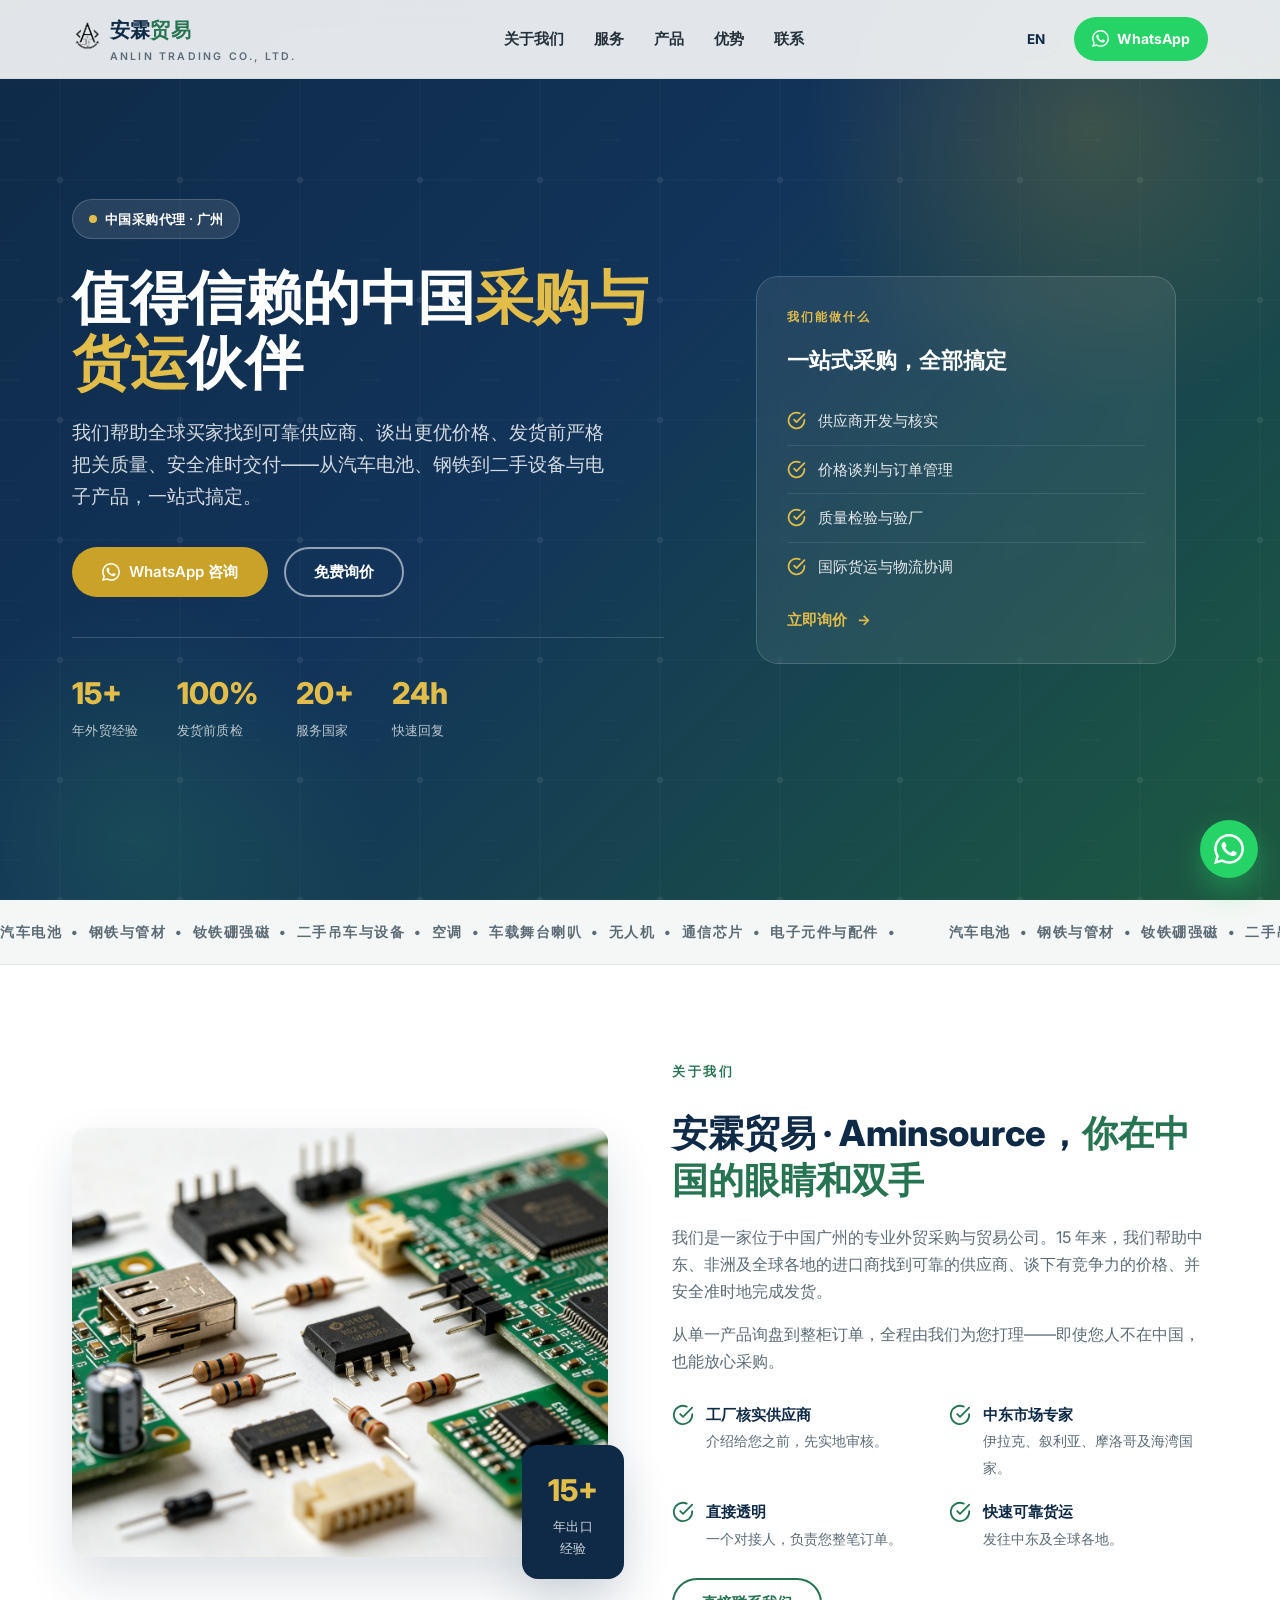
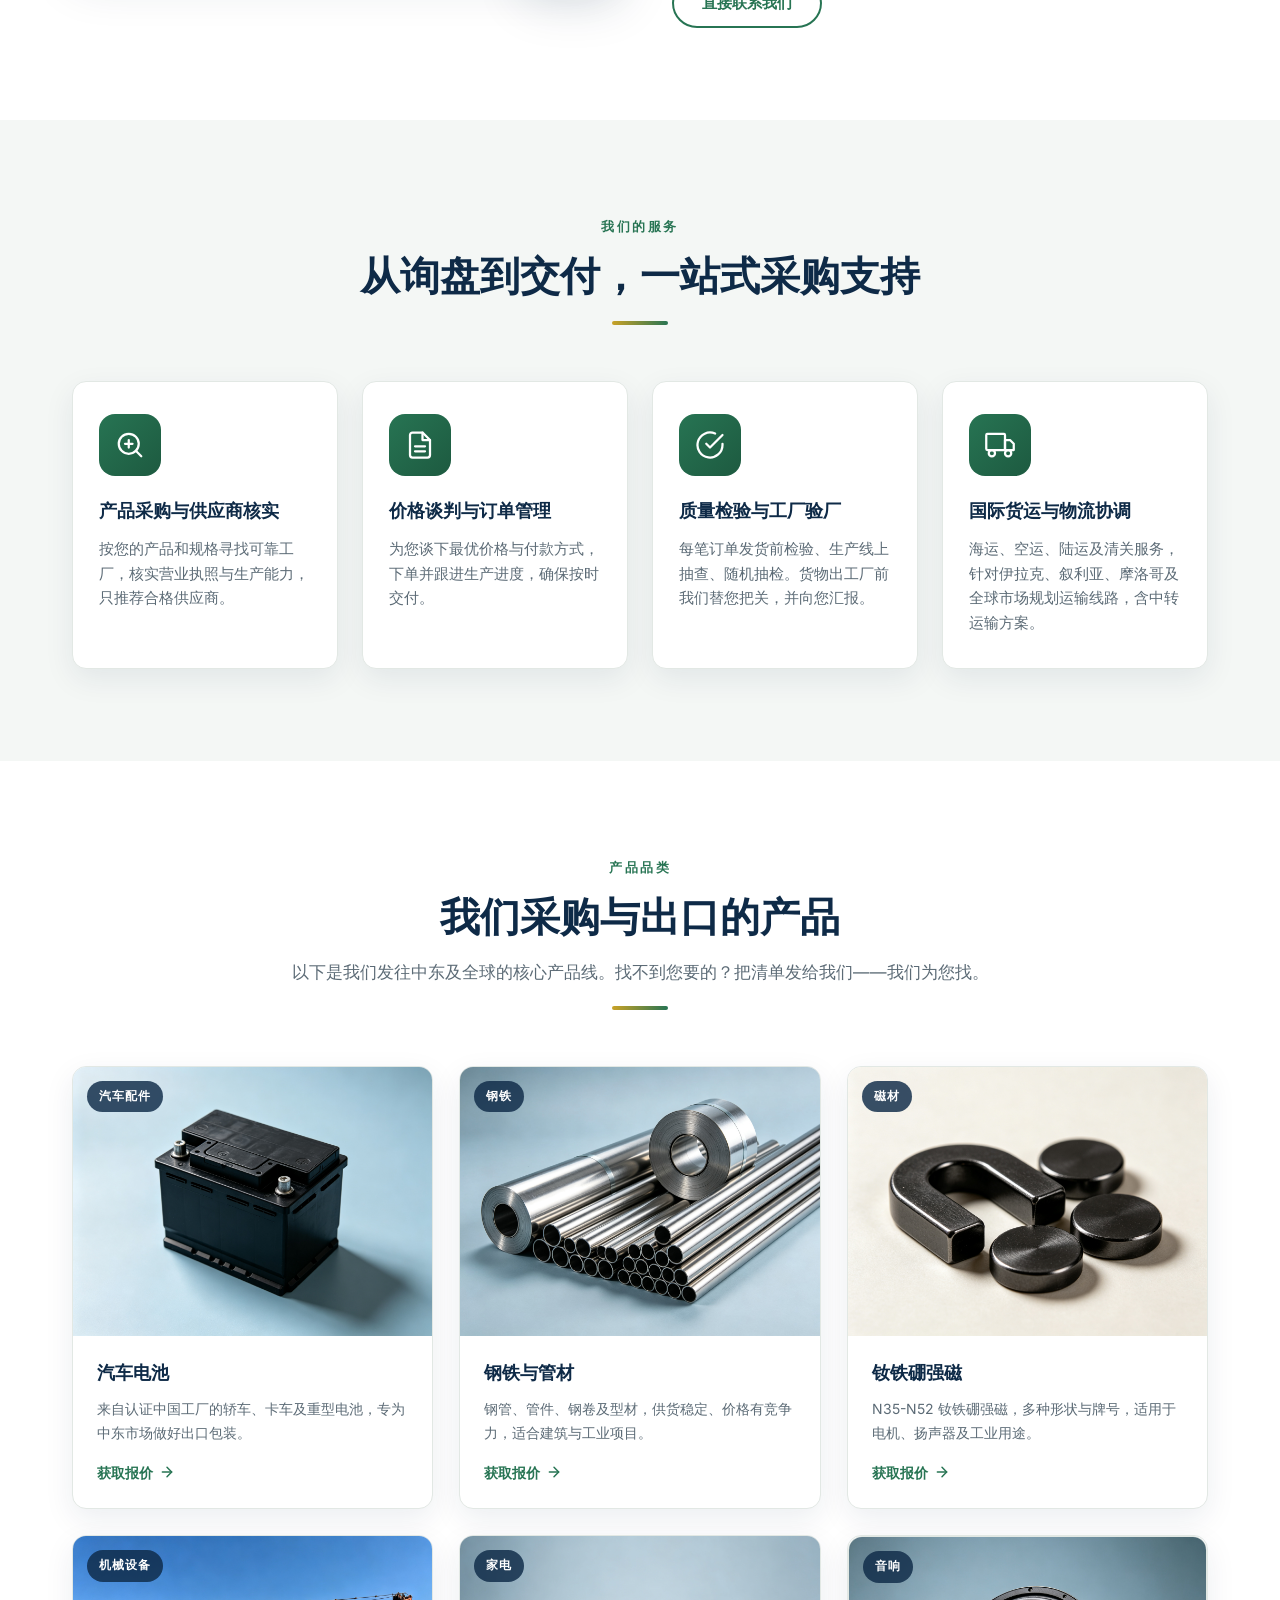
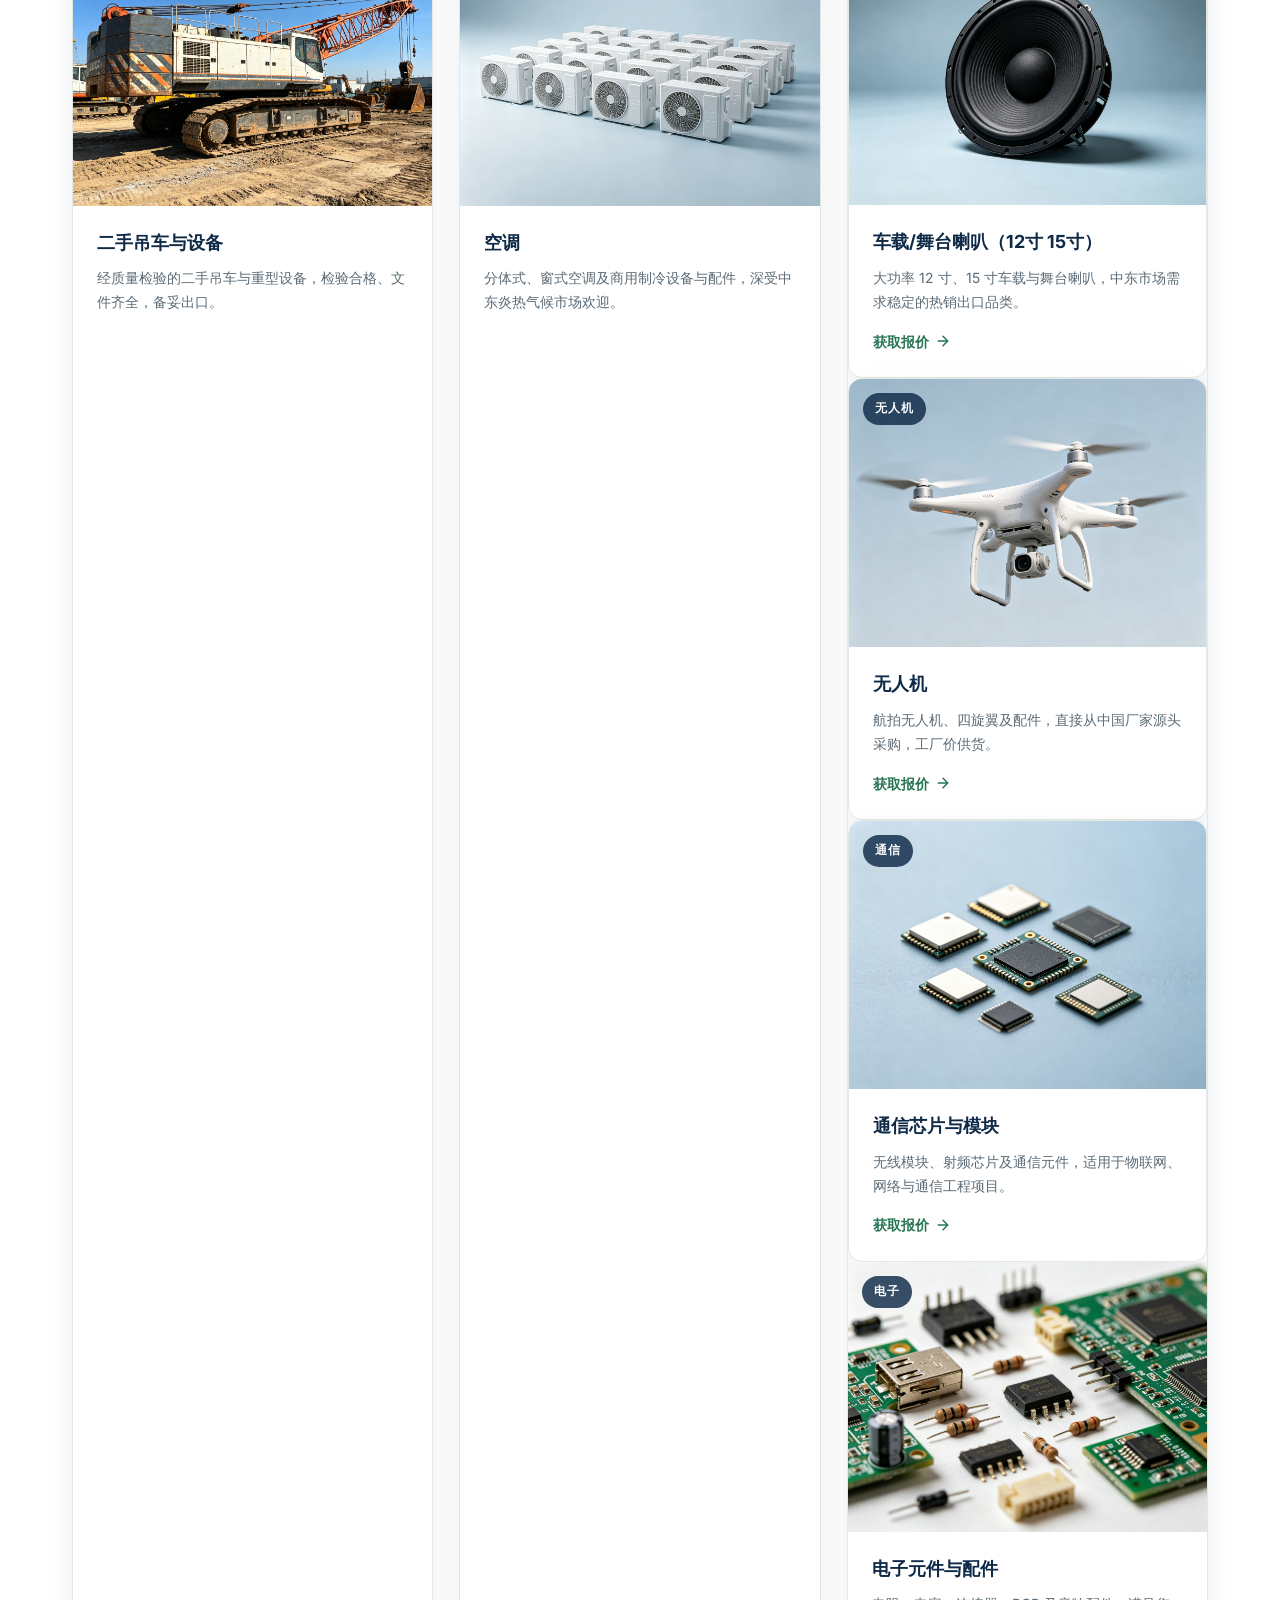
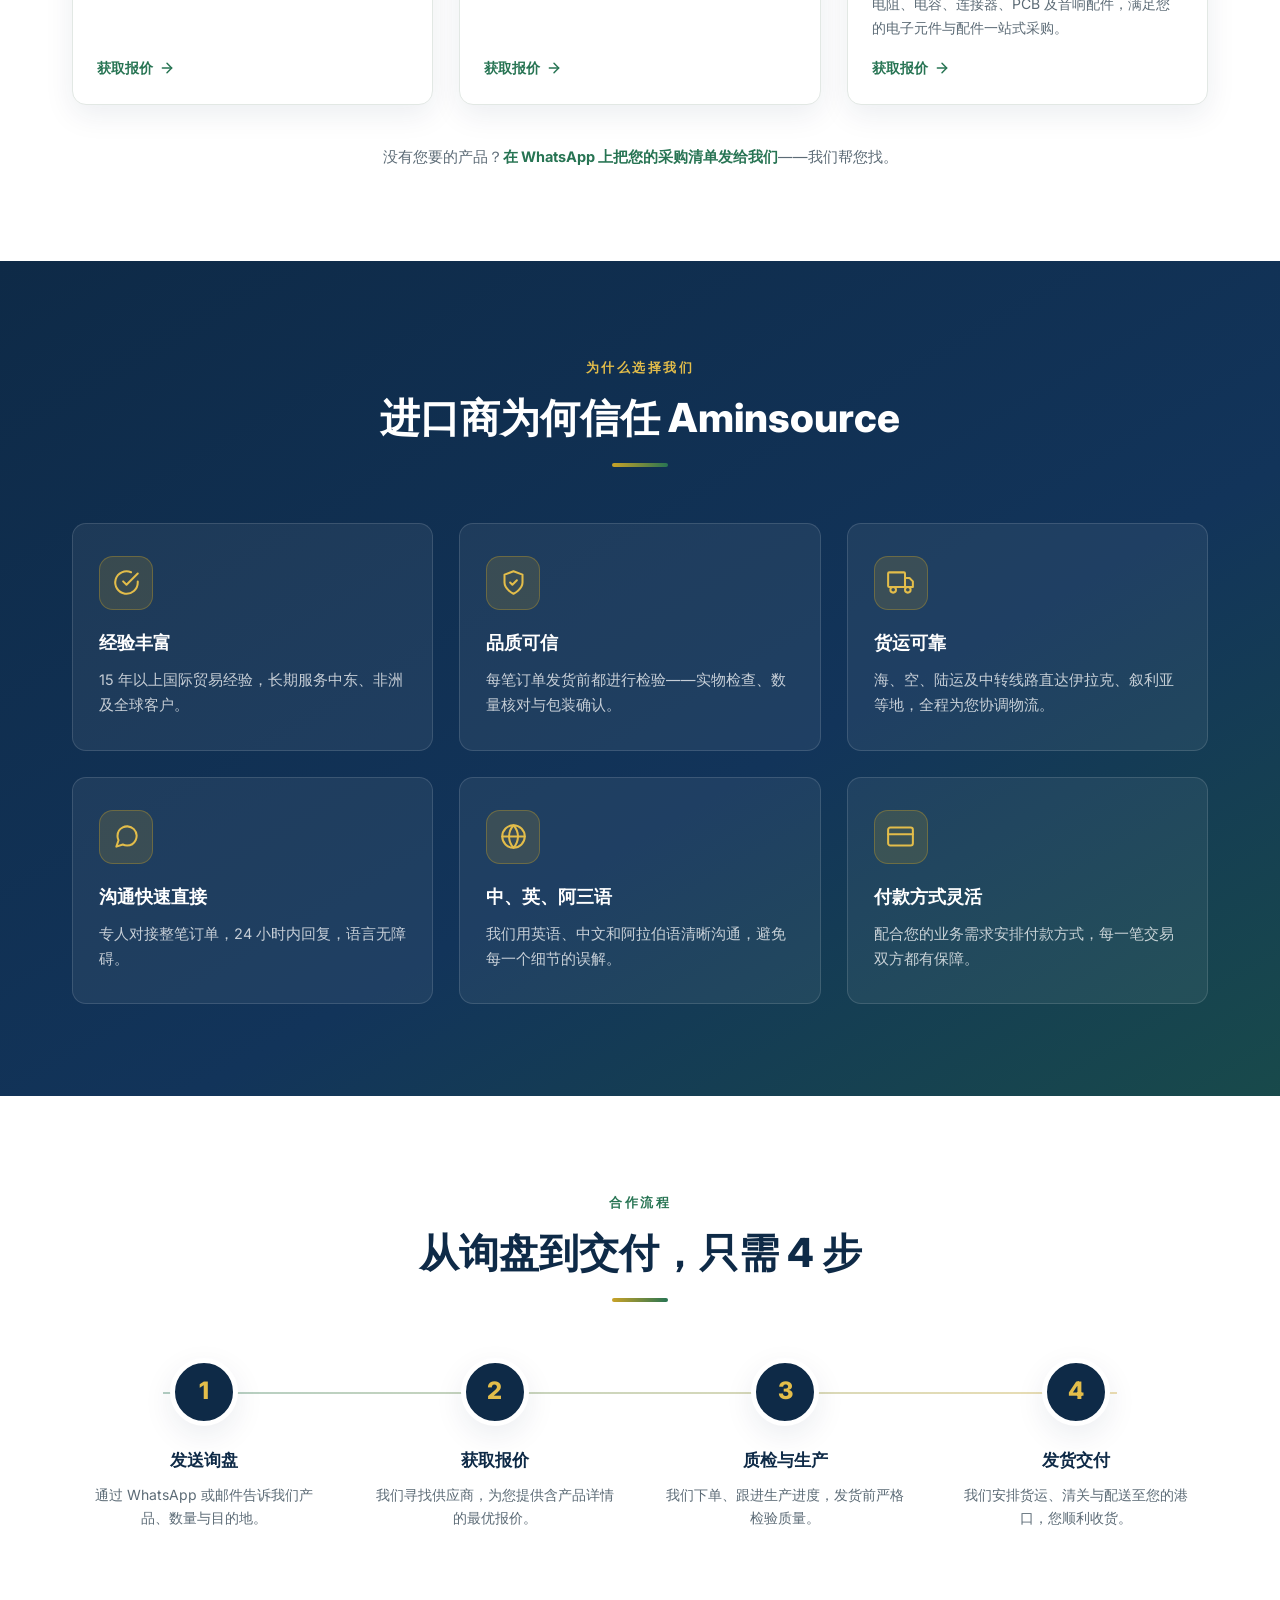
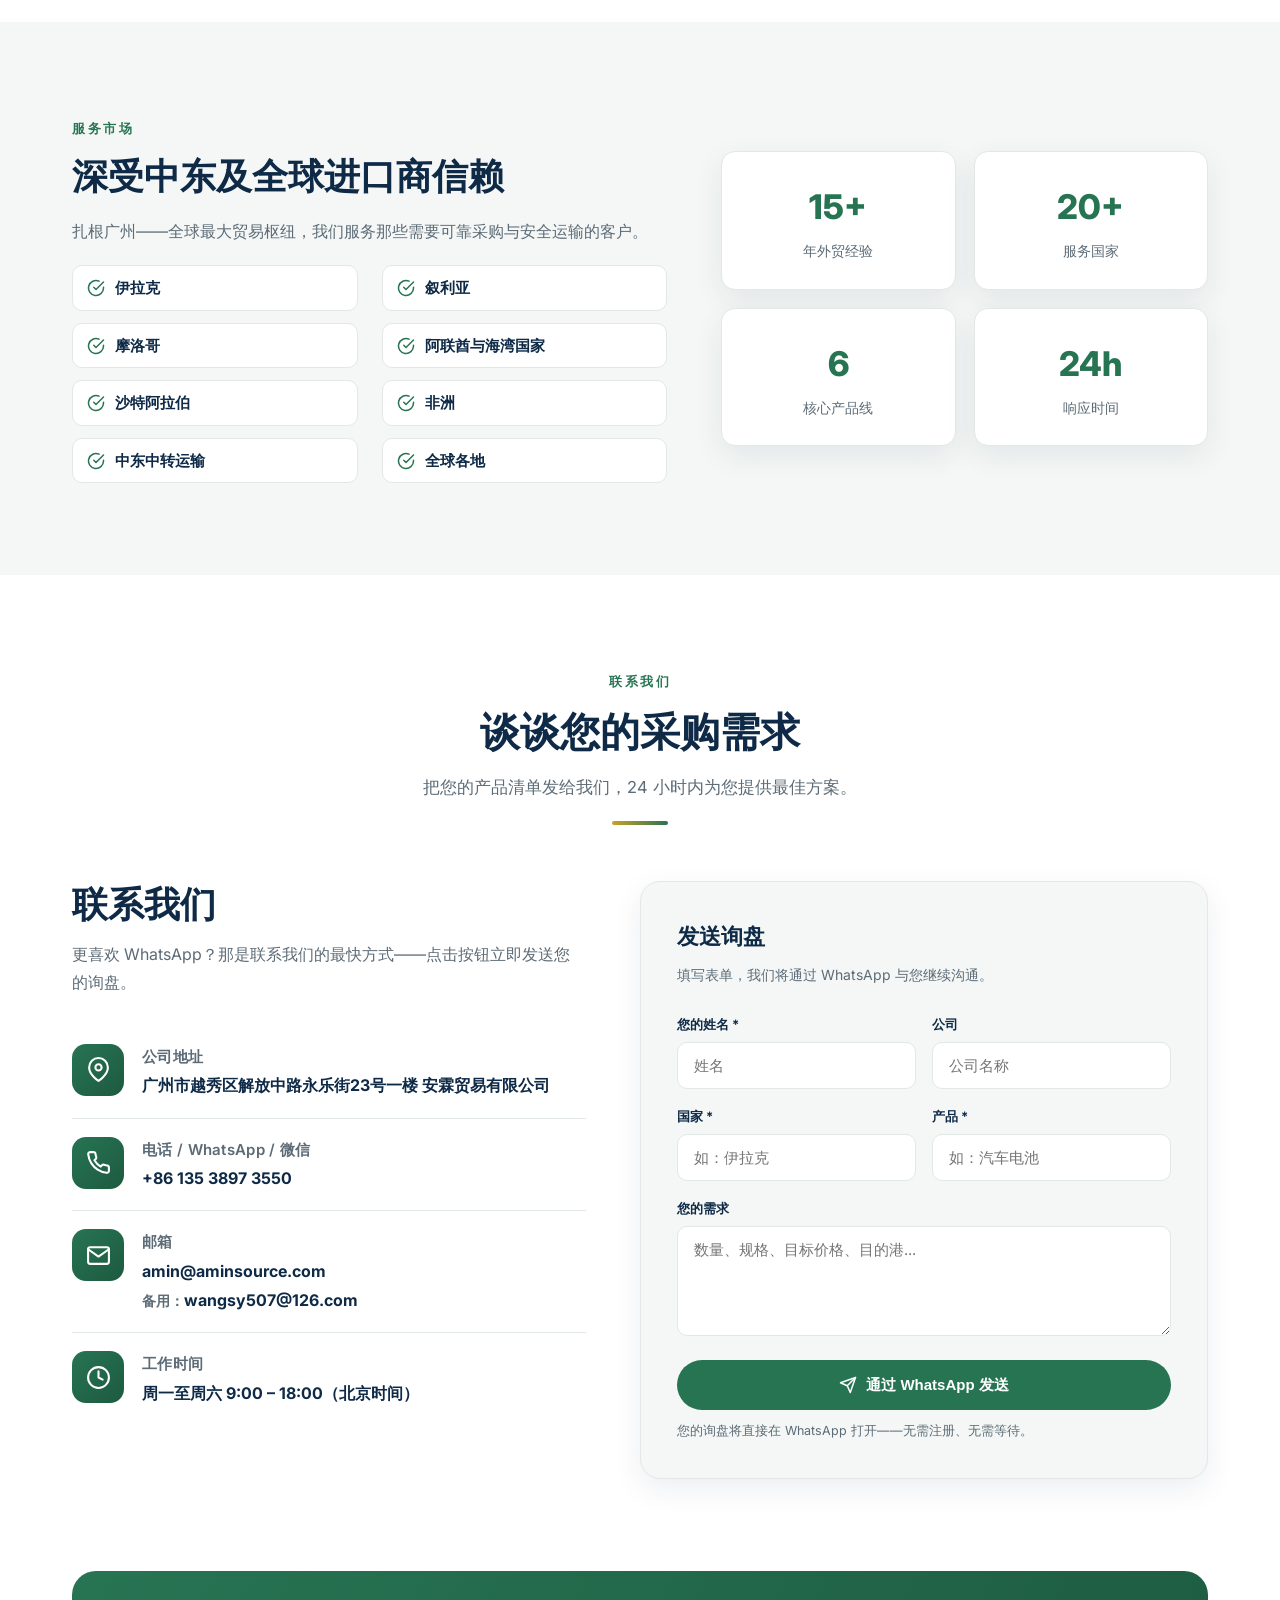
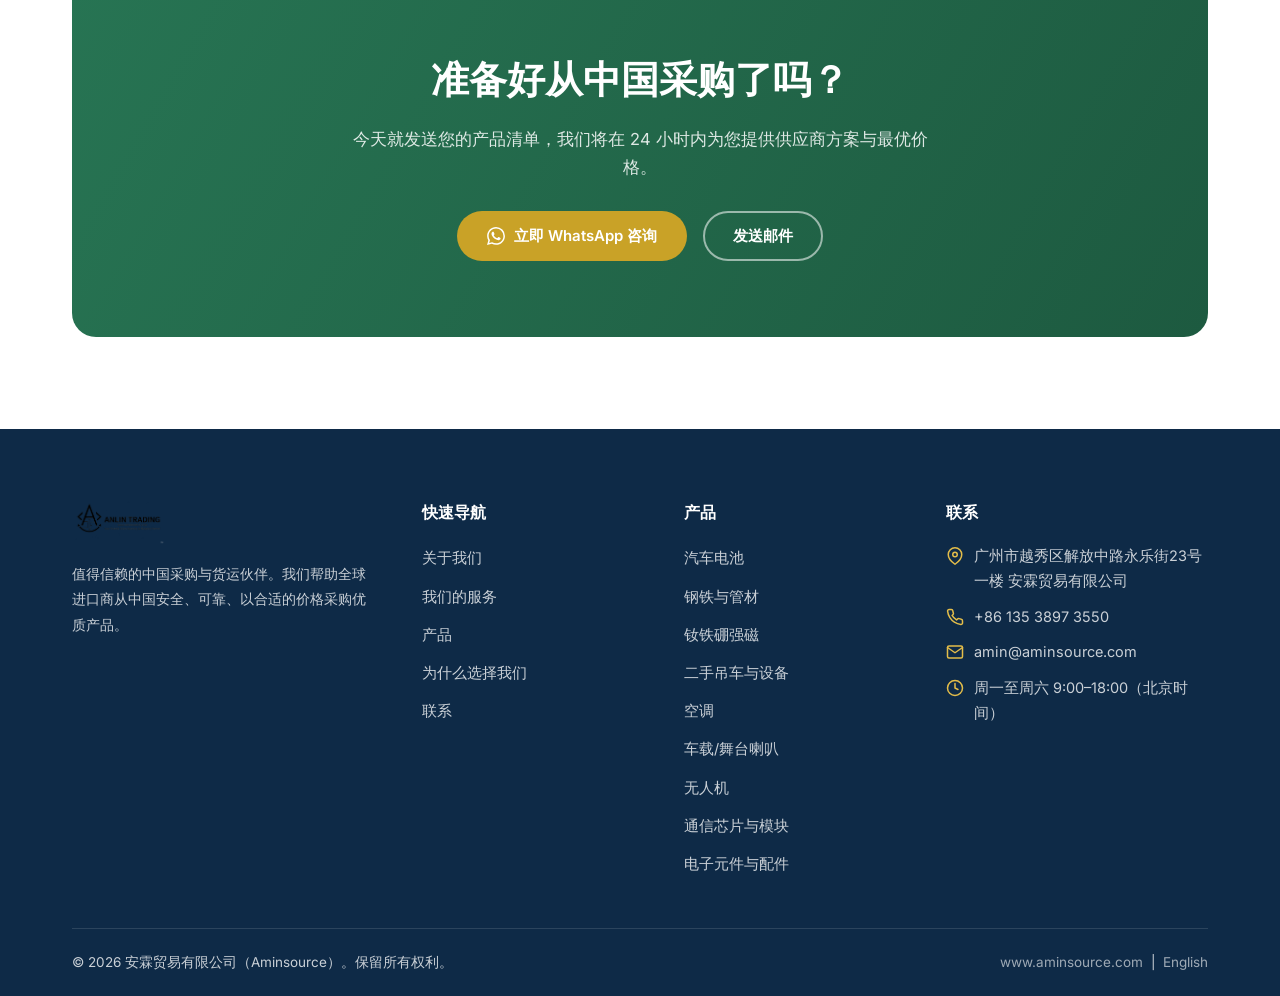
==== commit 4debcc30: "Add files via upload" ====
--- a/zh.html
+++ b/zh.html
@@ -115,8 +115,8 @@
 <!-- ======== MARQUEE ======== -->
 <div class="marquee" aria-hidden="true">
   <div class="marquee-track">
-    <span>汽车电池 &nbsp;&bull;&nbsp; 钢铁与管材 &nbsp;&bull;&nbsp; 钕铁硼强磁 &nbsp;&bull;&nbsp; 二手吊车与设备 &nbsp;&bull;&nbsp; 空调 &nbsp;&bull;&nbsp; 电子元件 &nbsp;&bull;&nbsp;</span>
-    <span>汽车电池 &nbsp;&bull;&nbsp; 钢铁与管材 &nbsp;&bull;&nbsp; 钕铁硼强磁 &nbsp;&bull;&nbsp; 二手吊车与设备 &nbsp;&bull;&nbsp; 空调 &nbsp;&bull;&nbsp; 电子元件 &nbsp;&bull;&nbsp;</span>
+    <span>汽车电池 &nbsp;&bull;&nbsp; 钢铁与管材 &nbsp;&bull;&nbsp; 钕铁硼强磁 &nbsp;&bull;&nbsp; 二手吊车与设备 &nbsp;&bull;&nbsp; 空调 &nbsp;&bull;&nbsp; 车载舞台喇叭 &nbsp;&bull;&nbsp; 无人机 &nbsp;&bull;&nbsp; 通信芯片 &nbsp;&bull;&nbsp; 电子元件与配件 &nbsp;&bull;&nbsp;</span>
+    <span>汽车电池 &nbsp;&bull;&nbsp; 钢铁与管材 &nbsp;&bull;&nbsp; 钕铁硼强磁 &nbsp;&bull;&nbsp; 二手吊车与设备 &nbsp;&bull;&nbsp; 空调 &nbsp;&bull;&nbsp; 车载舞台喇叭 &nbsp;&bull;&nbsp; 无人机 &nbsp;&bull;&nbsp; 通信芯片 &nbsp;&bull;&nbsp; 电子元件与配件 &nbsp;&bull;&nbsp;</span>
   </div>
 </div>
 
@@ -242,10 +242,34 @@
         </div>
       </div>
       <div class="product-card reveal">
-        <div class="thumb"><span class="cat-tag">电子</span><img src="images/products/electronics.jpg" alt="电子元件出口" loading="lazy"></div>
-        <div class="body">
-          <h3>电子元件</h3>
-          <p>电阻、电容、连接器、PCB 及各类电子产品，满足您的元件与数码配件一站式采购。</p>
+              <div class="product-card reveal">
+        <div class="thumb"><span class="cat-tag">音响</span><img src="images/products/speakers.jpg" alt="车载与舞台喇叭出口" loading="lazy"></div>
+        <div class="body">
+          <h3>车载/舞台喇叭（12寸 15寸）</h3>
+          <p>大功率 12 寸、15 寸车载与舞台喇叭，中东市场需求稳定的热销出口品类。</p>
+          <a class="link" href="https://wa.me/8613538973550?text=Hello%2C%20I%20am%20interested%20in%2012%22%20and%2015%22%20speakers." target="_blank" rel="noopener">获取报价 <svg viewBox="0 0 24 24" fill="none" stroke="currentColor" stroke-width="2.2" stroke-linecap="round" stroke-linejoin="round"><line x1="5" y1="12" x2="19" y2="12"/><polyline points="12 5 19 12 12 19"/></svg></a>
+        </div>
+      </div>
+      <div class="product-card reveal">
+        <div class="thumb"><span class="cat-tag">无人机</span><img src="images/products/drones.jpg" alt="无人机与航拍设备出口" loading="lazy"></div>
+        <div class="body">
+          <h3>无人机</h3>
+          <p>航拍无人机、四旋翼及配件，直接从中国厂家源头采购，工厂价供货。</p>
+          <a class="link" href="https://wa.me/8613538973550?text=Hello%2C%20I%20am%20interested%20in%20drones%20and%20UAV." target="_blank" rel="noopener">获取报价 <svg viewBox="0 0 24 24" fill="none" stroke="currentColor" stroke-width="2.2" stroke-linecap="round" stroke-linejoin="round"><line x1="5" y1="12" x2="19" y2="12"/><polyline points="12 5 19 12 12 19"/></svg></a>
+        </div>
+      </div>
+      <div class="product-card reveal">
+        <div class="thumb"><span class="cat-tag">通信</span><img src="images/products/chips.jpg" alt="通信芯片与模块出口" loading="lazy"></div>
+        <div class="body">
+          <h3>通信芯片与模块</h3>
+          <p>无线模块、射频芯片及通信元件，适用于物联网、网络与通信工程项目。</p>
+          <a class="link" href="https://wa.me/8613538973550?text=Hello%2C%20I%20am%20interested%20in%20communication%20chips%20and%20modules." target="_blank" rel="noopener">获取报价 <svg viewBox="0 0 24 24" fill="none" stroke="currentColor" stroke-width="2.2" stroke-linecap="round" stroke-linejoin="round"><line x1="5" y1="12" x2="19" y2="12"/><polyline points="12 5 19 12 12 19"/></svg></a>
+        </div>
+      </div>
+<div class="thumb"><span class="cat-tag">电子</span><img src="images/products/electronics.jpg" alt="电子元件出口" loading="lazy"></div>
+        <div class="body">
+          <h3>电子元件与配件</h3>
+          <p>电阻、电容、连接器、PCB 及音响配件，满足您的电子元件与配件一站式采购。</p>
           <a class="link" href="https://wa.me/8613538973550?text=Hello%2C%20I%20am%20interested%20in%20electronic%20components." target="_blank" rel="noopener">获取报价 <svg viewBox="0 0 24 24" fill="none" stroke="currentColor" stroke-width="2.2" stroke-linecap="round" stroke-linejoin="round"><line x1="5" y1="12" x2="19" y2="12"/><polyline points="12 5 19 12 12 19"/></svg></a>
         </div>
       </div>
@@ -451,7 +475,10 @@
           <li><a href="#products">钕铁硼强磁</a></li>
           <li><a href="#products">二手吊车与设备</a></li>
           <li><a href="#products">空调</a></li>
-          <li><a href="#products">电子元件</a></li>
+          <li><a href="#products">车载/舞台喇叭</a></li>
+          <li><a href="#products">无人机</a></li>
+          <li><a href="#products">通信芯片与模块</a></li>
+          <li><a href="#products">电子元件与配件</a></li>
         </ul>
       </div>
       <div class="footer-col">
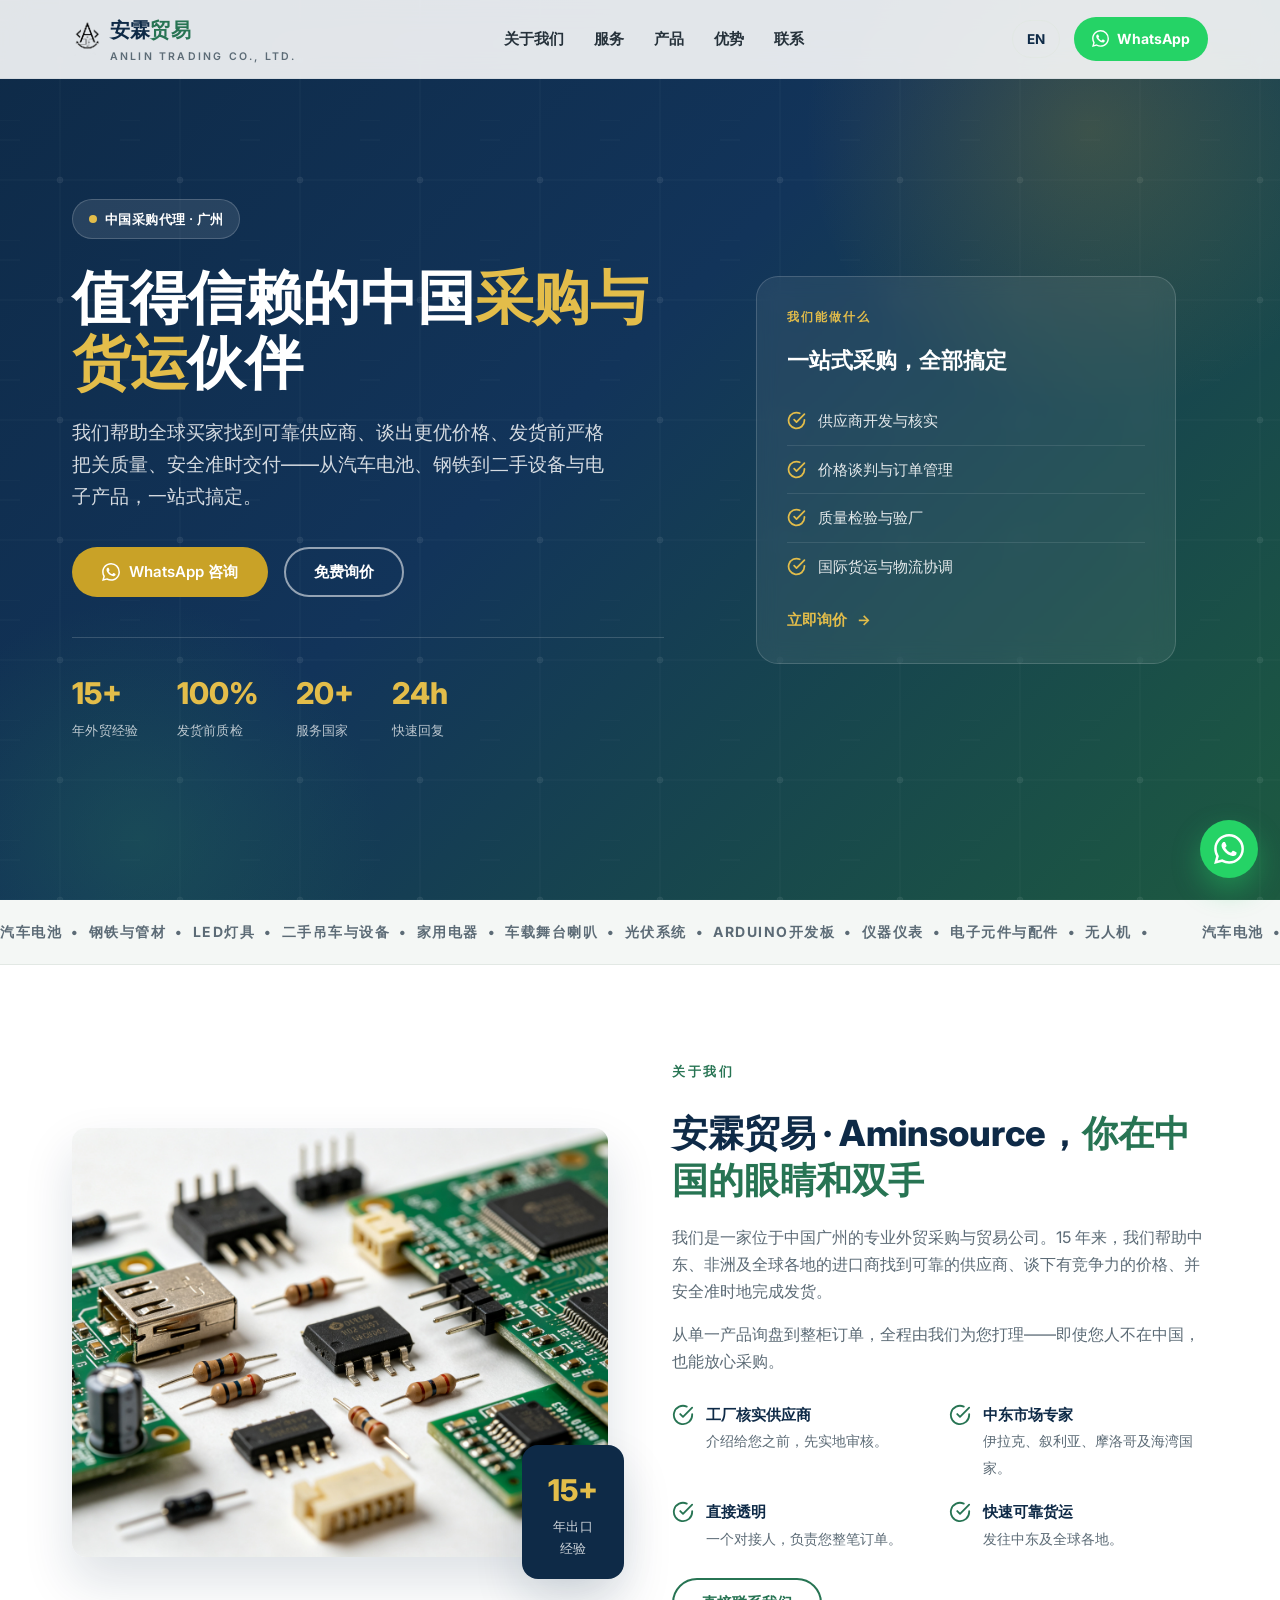
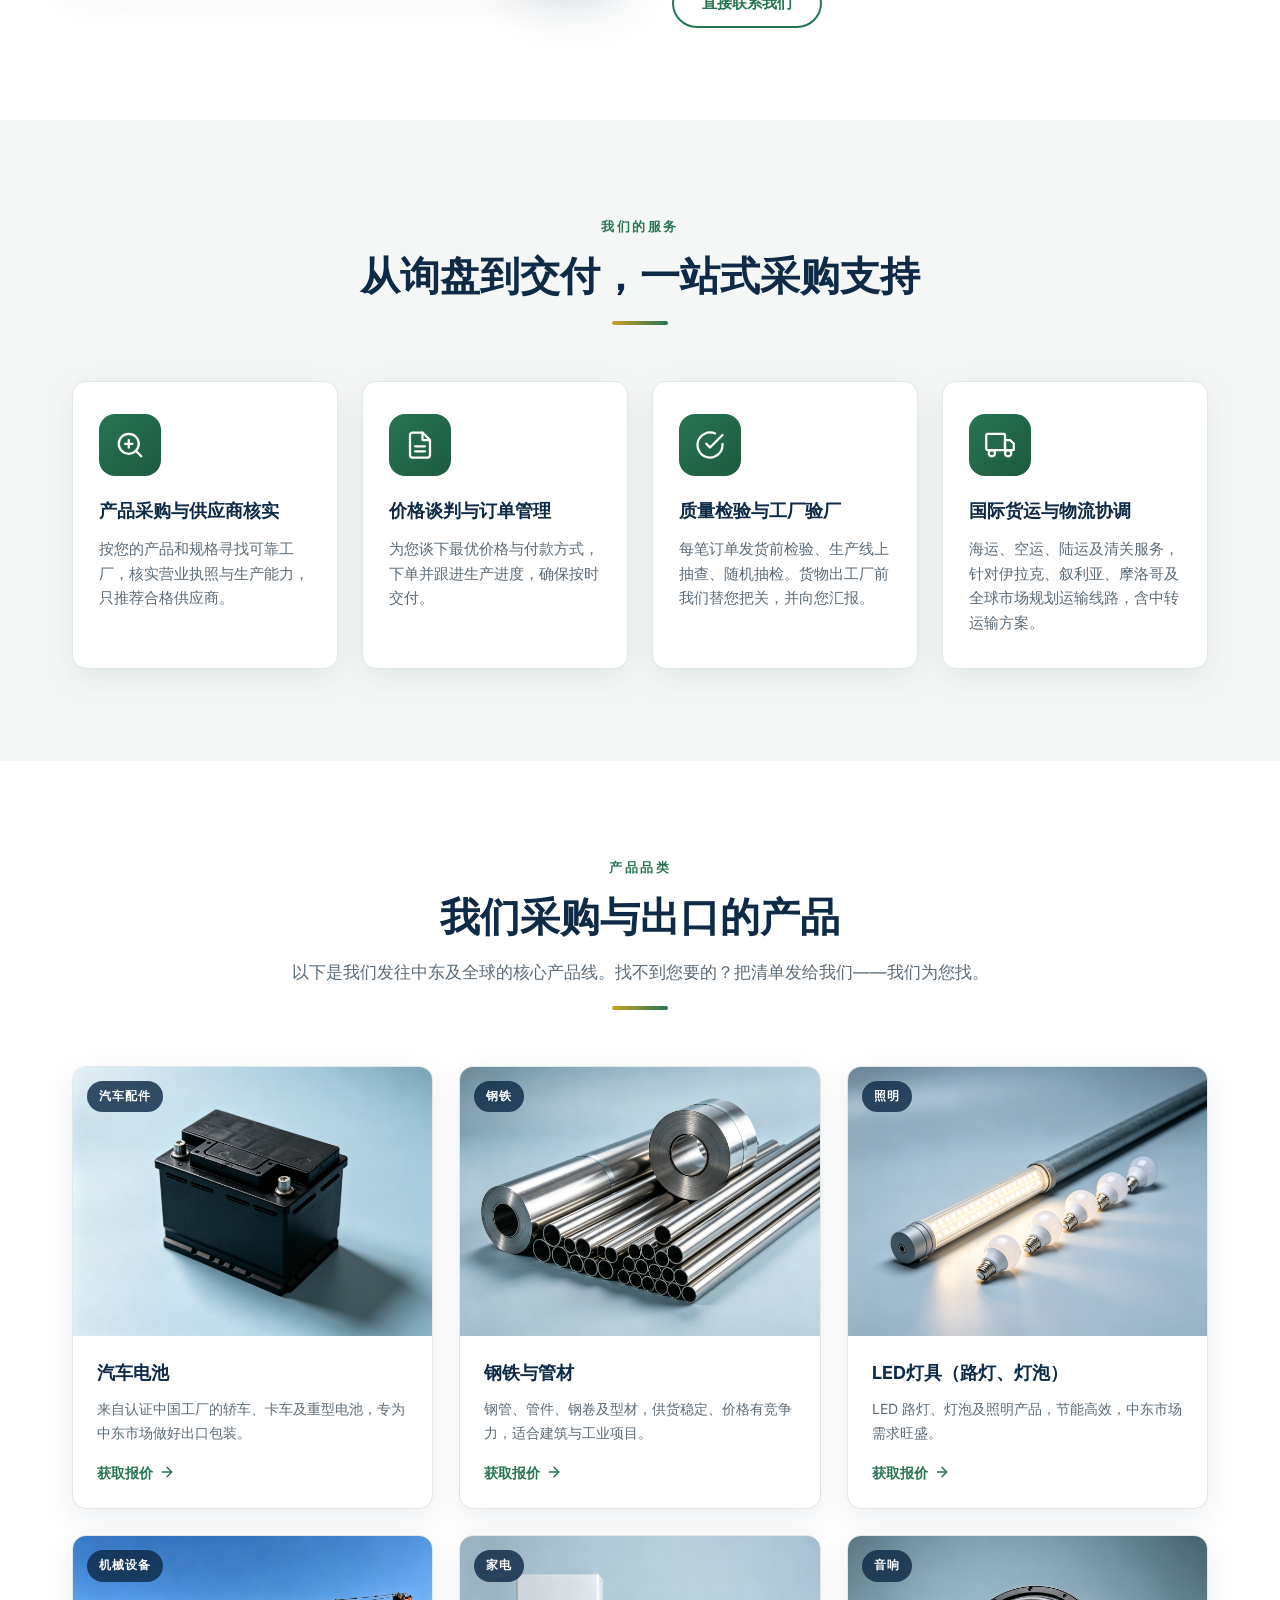
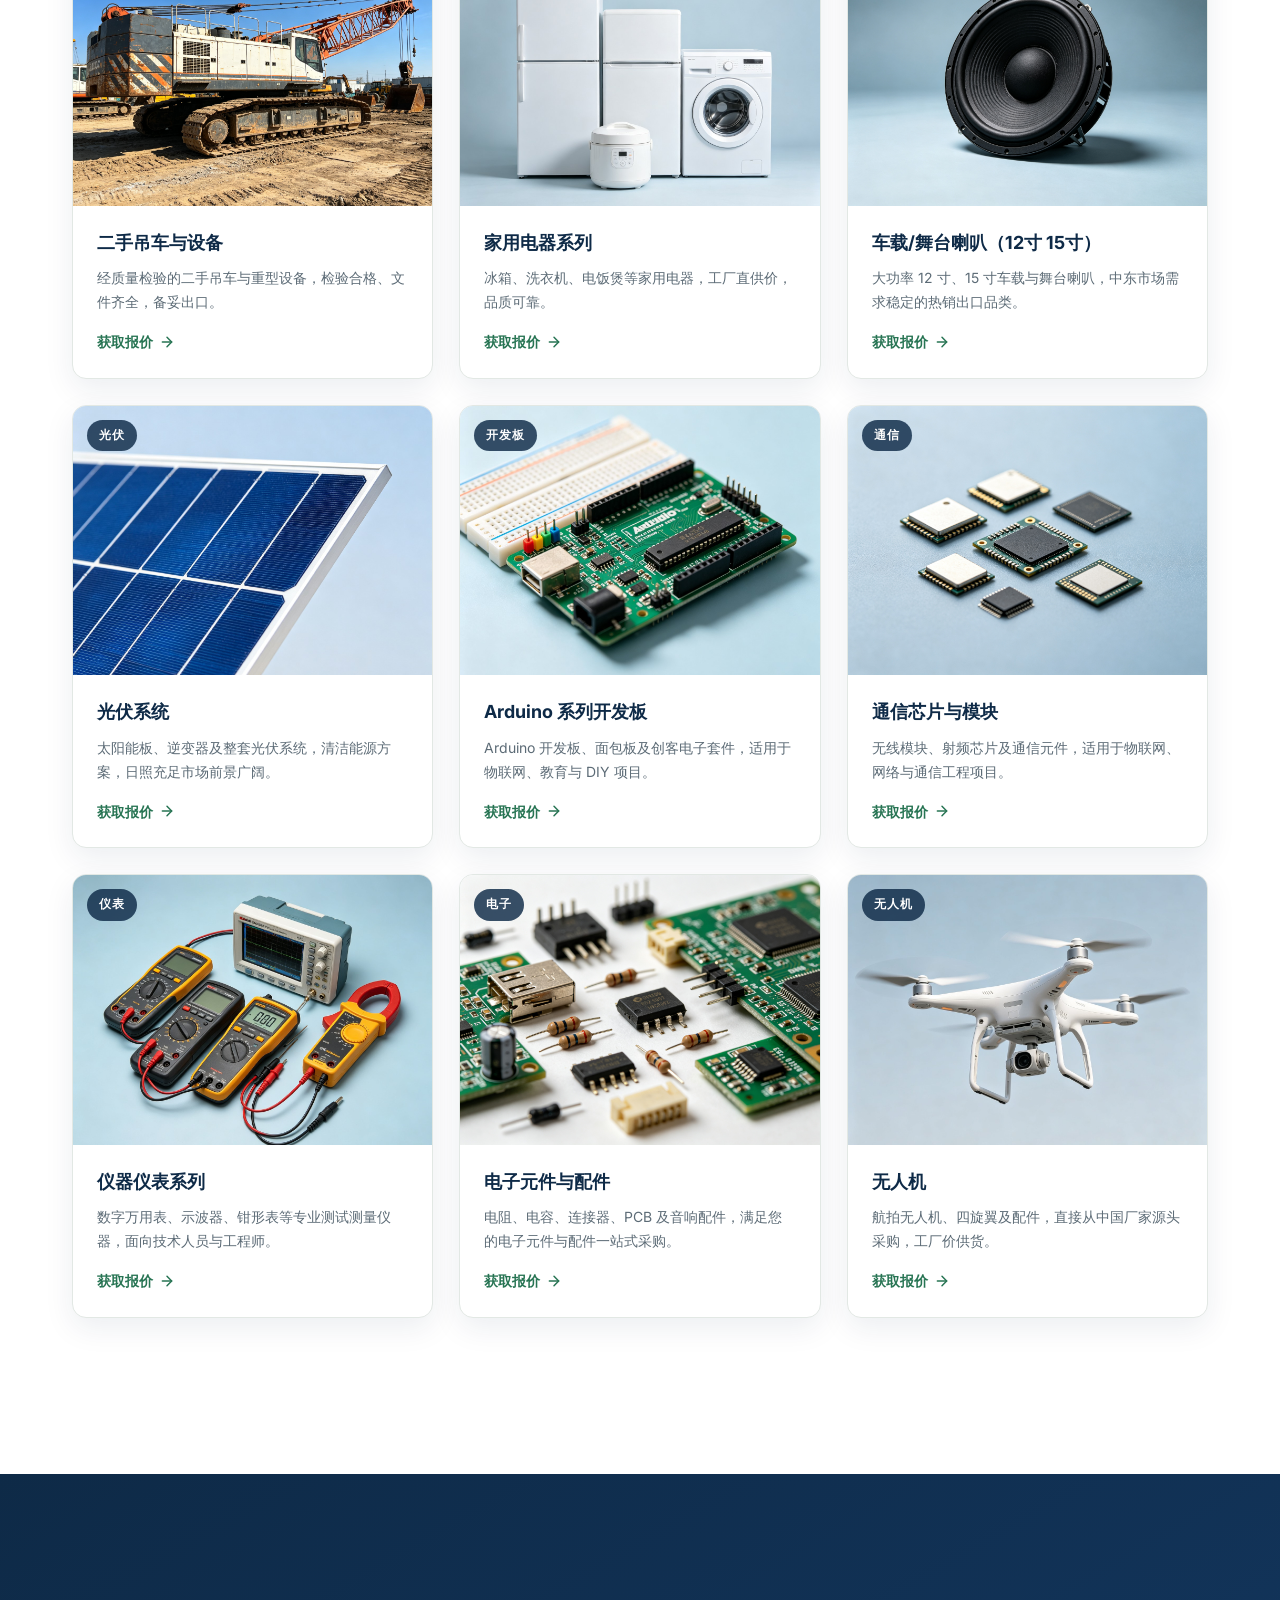
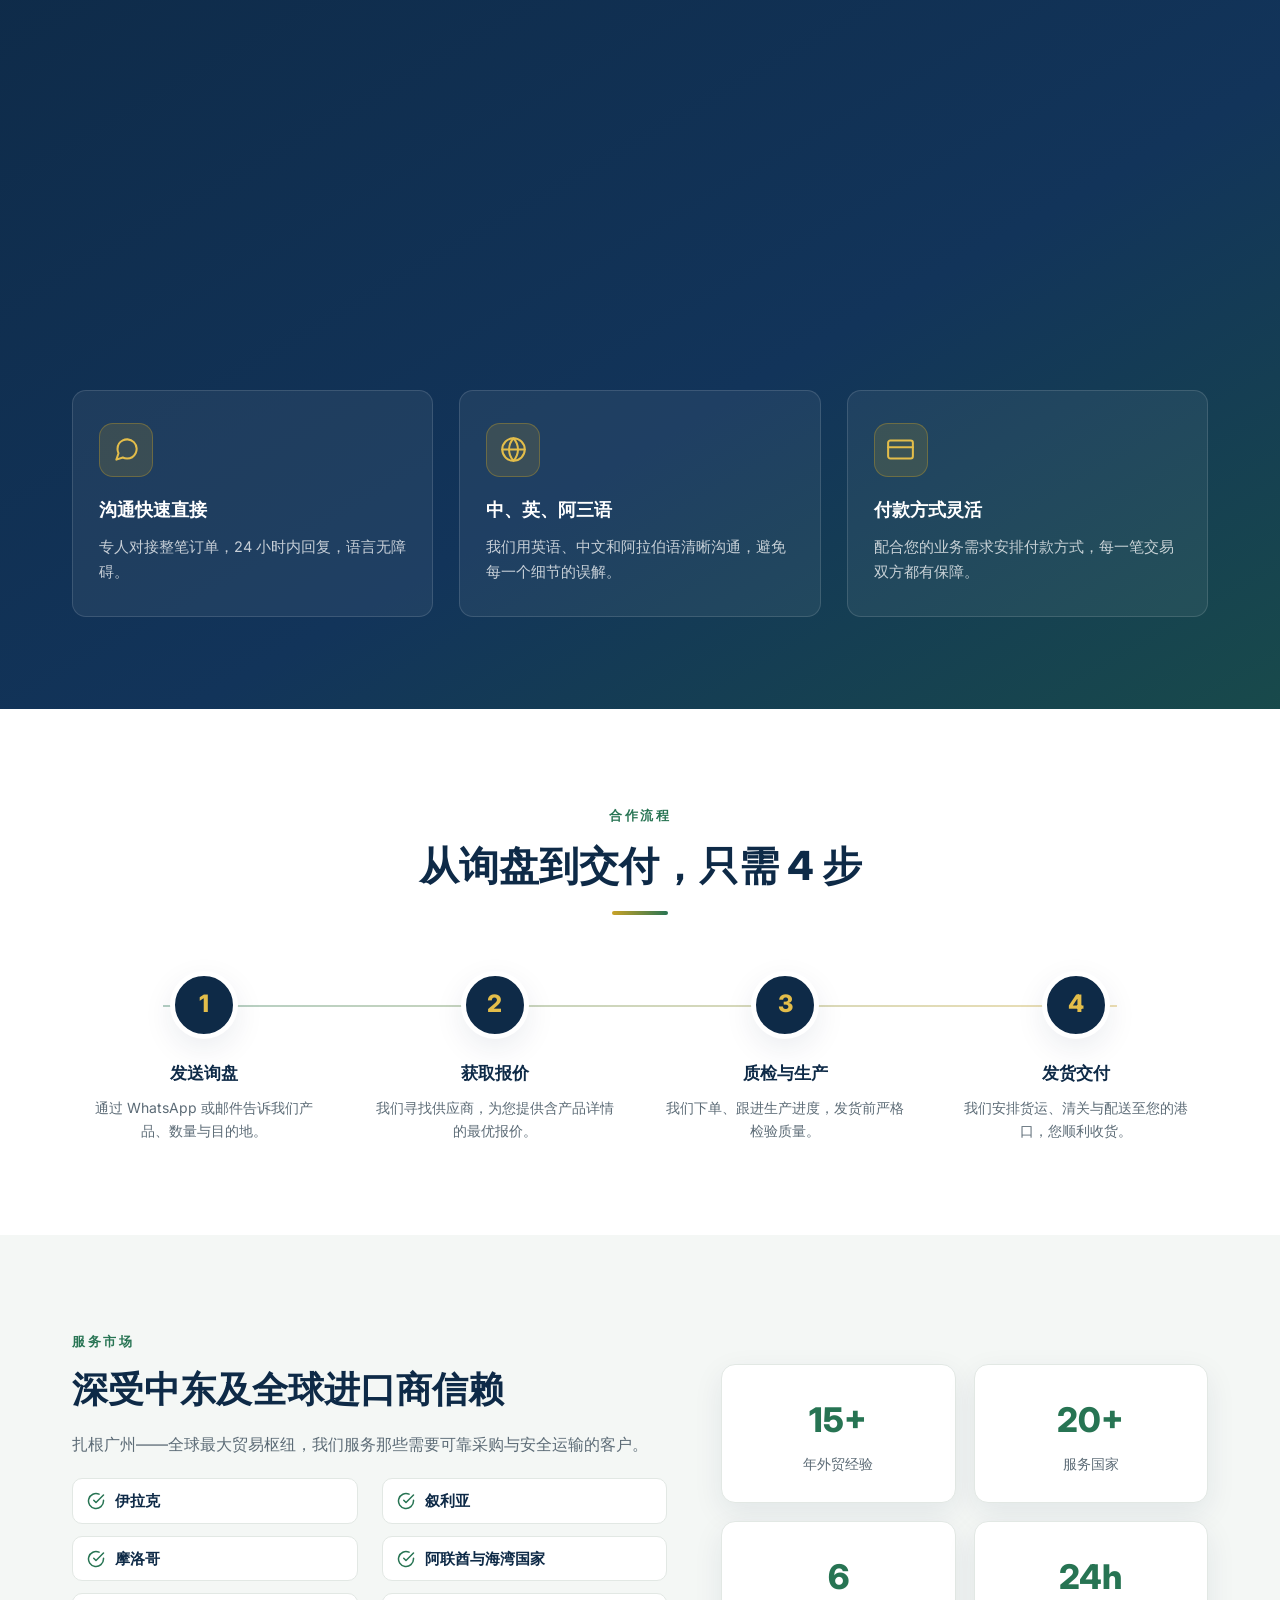
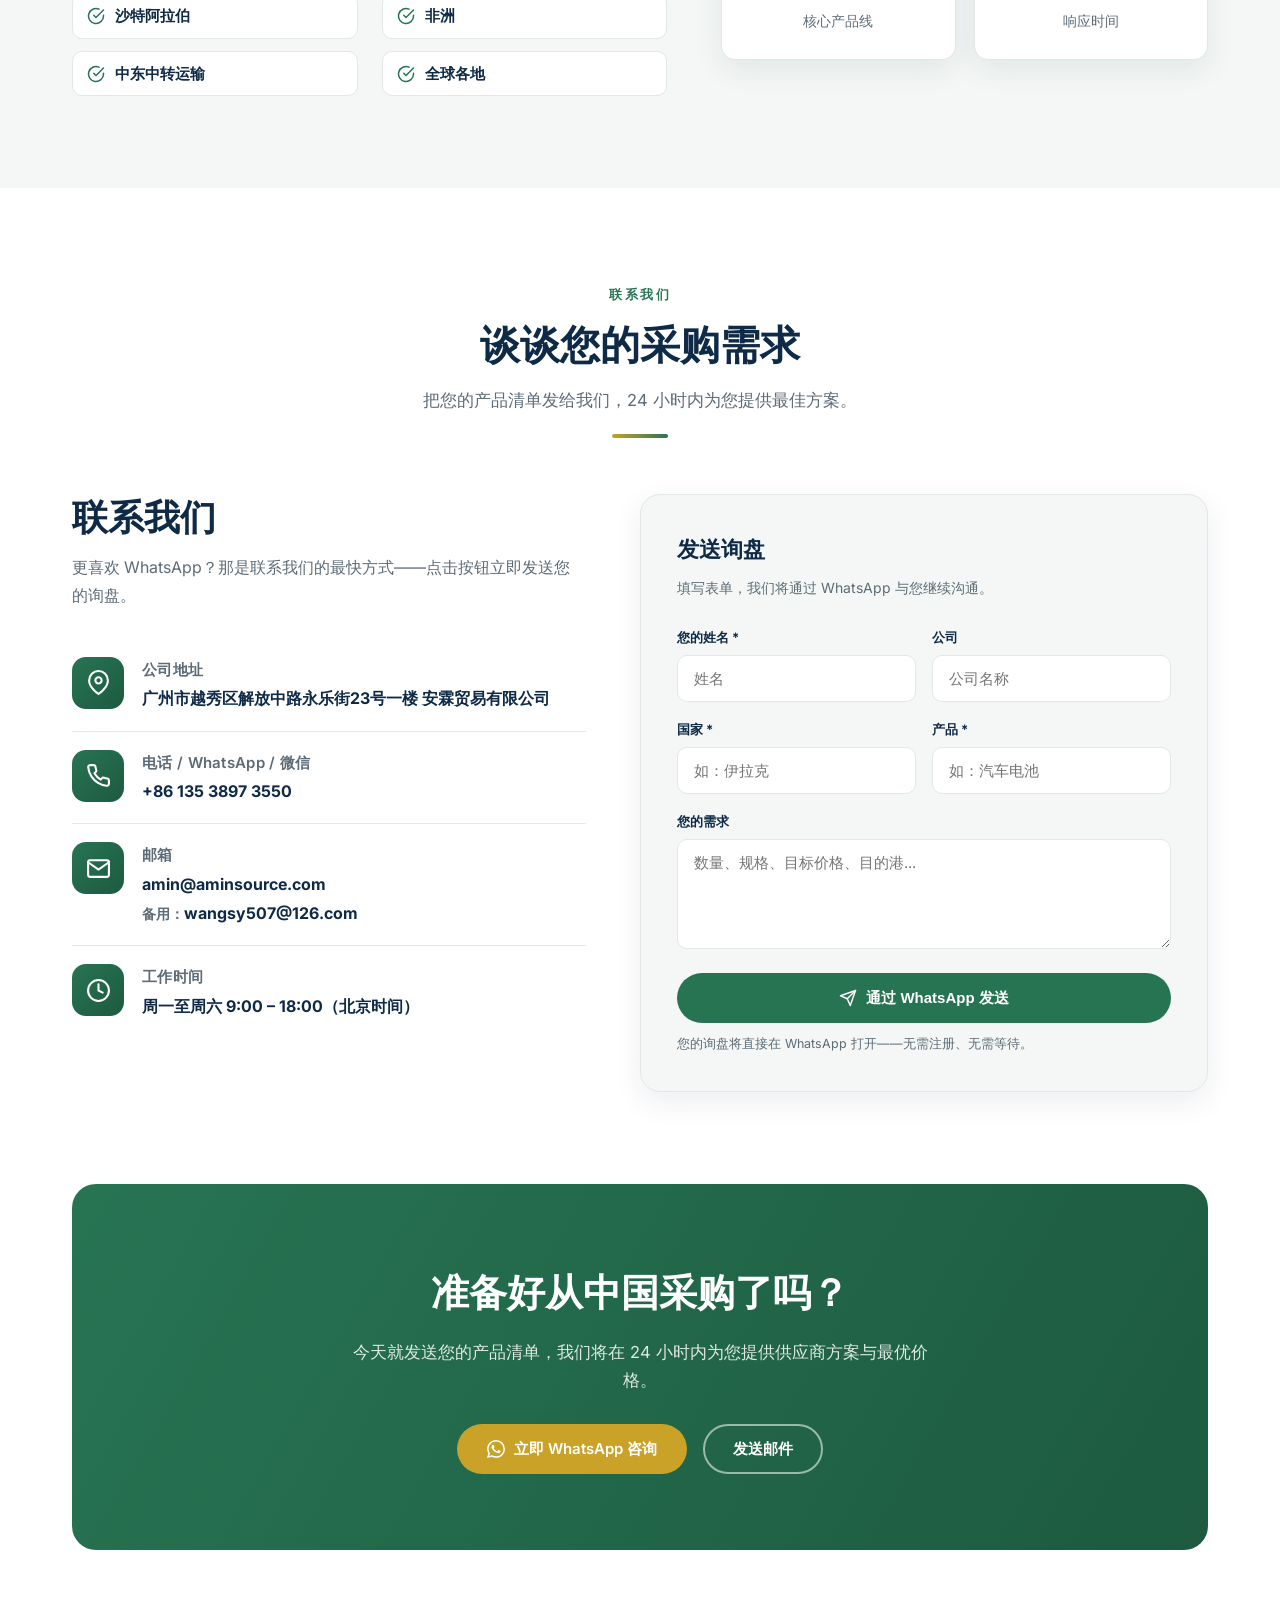
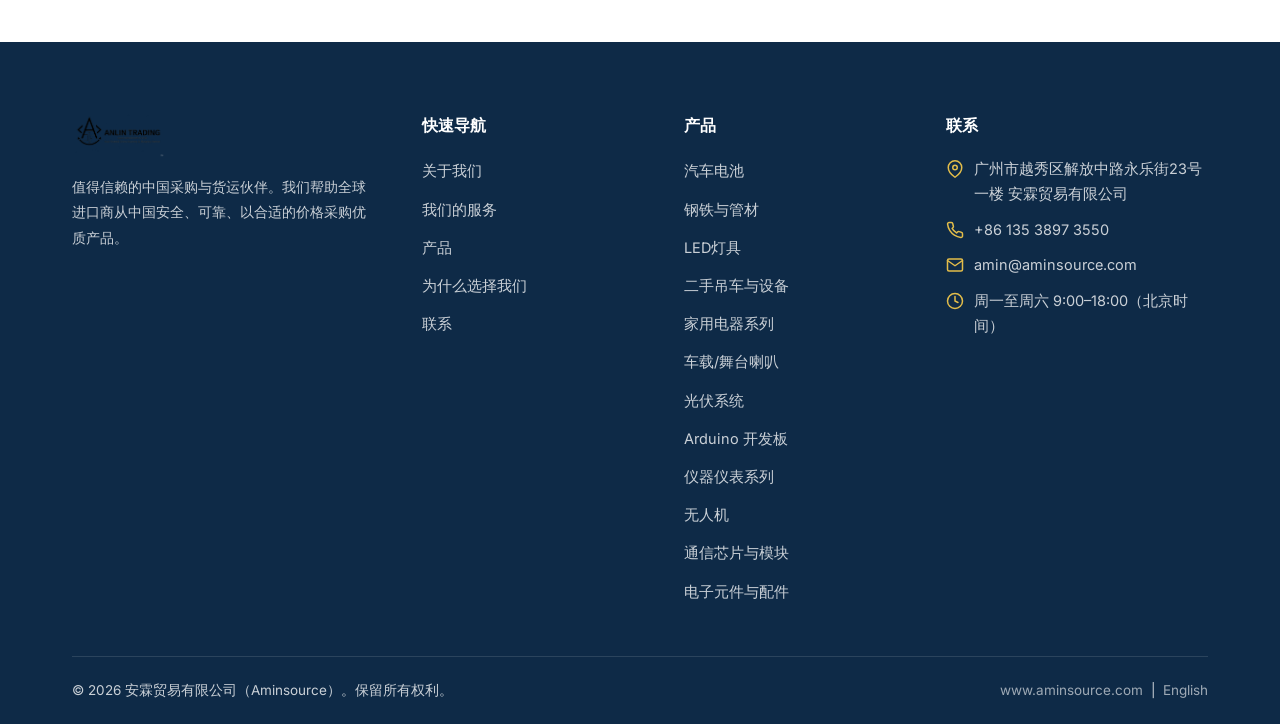
==== commit 5bd9d538: "Add files via upload" ====
--- a/zh.html
+++ b/zh.html
@@ -4,8 +4,8 @@
 <meta charset="UTF-8">
 <meta name="viewport" content="width=device-width, initial-scale=1.0">
 <title>安霖贸易 Aminsource | 广州外贸采购代理 · 中国采购与货运伙伴</title>
-<meta name="description" content="安霖贸易（Aminsource）是位于中国广州的专业外贸采购代理公司，为全球买家提供产品采购、工厂验厂、质量检验及国际货运一站式服务，主营汽车电池、钢铁、强磁、二手吊车、空调及电子元件，服务中东、非洲及全球市场。">
-<meta name="keywords" content="中国采购代理, 广州外贸公司, 采购代理, 验厂, 质量检验, 国际货运, 汽车电池供应商, 钢铁出口, 强磁, 二手吊车, 空调出口, 电子元件, 伊拉克, 叙利亚, 中东">
+<meta name="description" content="安霖贸易（Aminsource）是位于中国广州的专业外贸采购代理公司，为全球买家提供产品采购、工厂验厂、质量检验及国际货运一站式服务，主营汽车电池、钢铁、LED灯具、家用电器、车载喇叭、光伏系统、无人机、Arduino开发板、通信模块、仪器仪表及电子元件，服务中东、非洲及全球市场。">
+<meta name="keywords" content="中国采购代理, 广州外贸公司, 采购代理, 验厂, 质量检验, 国际货运, 汽车电池供应商, 钢铁出口, LED灯具, 家用电器, 车载喇叭, 光伏系统, 无人机, Arduino开发板, 通信模块, 仪器仪表, 电子元件, 伊拉克, 叙利亚, 中东">
 <meta name="robots" content="index, follow">
 <link rel="canonical" href="https://www.aminsource.com/zh.html">
 <link rel="alternate" hreflang="en" href="https://www.aminsource.com/">
@@ -115,8 +115,8 @@
 <!-- ======== MARQUEE ======== -->
 <div class="marquee" aria-hidden="true">
   <div class="marquee-track">
-    <span>汽车电池 &nbsp;&bull;&nbsp; 钢铁与管材 &nbsp;&bull;&nbsp; 钕铁硼强磁 &nbsp;&bull;&nbsp; 二手吊车与设备 &nbsp;&bull;&nbsp; 空调 &nbsp;&bull;&nbsp; 车载舞台喇叭 &nbsp;&bull;&nbsp; 无人机 &nbsp;&bull;&nbsp; 通信芯片 &nbsp;&bull;&nbsp; 电子元件与配件 &nbsp;&bull;&nbsp;</span>
-    <span>汽车电池 &nbsp;&bull;&nbsp; 钢铁与管材 &nbsp;&bull;&nbsp; 钕铁硼强磁 &nbsp;&bull;&nbsp; 二手吊车与设备 &nbsp;&bull;&nbsp; 空调 &nbsp;&bull;&nbsp; 车载舞台喇叭 &nbsp;&bull;&nbsp; 无人机 &nbsp;&bull;&nbsp; 通信芯片 &nbsp;&bull;&nbsp; 电子元件与配件 &nbsp;&bull;&nbsp;</span>
+    <span>汽车电池 &nbsp;&bull;&nbsp; 钢铁与管材 &nbsp;&bull;&nbsp; LED灯具 &nbsp;&bull;&nbsp; 二手吊车与设备 &nbsp;&bull;&nbsp; 家用电器 &nbsp;&bull;&nbsp; 车载舞台喇叭 &nbsp;&bull;&nbsp; 光伏系统 &nbsp;&bull;&nbsp; Arduino开发板 &nbsp;&bull;&nbsp; 仪器仪表 &nbsp;&bull;&nbsp; 电子元件与配件 &nbsp;&bull;&nbsp; 无人机 &nbsp;&bull;&nbsp;</span>
+    <span>汽车电池 &nbsp;&bull;&nbsp; 钢铁与管材 &nbsp;&bull;&nbsp; LED灯具 &nbsp;&bull;&nbsp; 二手吊车与设备 &nbsp;&bull;&nbsp; 家用电器 &nbsp;&bull;&nbsp; 车载舞台喇叭 &nbsp;&bull;&nbsp; 光伏系统 &nbsp;&bull;&nbsp; Arduino开发板 &nbsp;&bull;&nbsp; 仪器仪表 &nbsp;&bull;&nbsp; 电子元件与配件 &nbsp;&bull;&nbsp; 无人机 &nbsp;&bull;&nbsp;</span>
   </div>
 </div>
 
@@ -200,7 +200,7 @@
       <p>以下是我们发往中东及全球的核心产品线。找不到您要的？把清单发给我们——我们为您找。</p>
       <div class="line"></div>
     </div>
-    <div class="products-grid">
+        <div class="products-grid">
       <div class="product-card reveal">
         <div class="thumb"><span class="cat-tag">汽车配件</span><img src="images/products/battery.jpg" alt="汽车电池出口" loading="lazy"></div>
         <div class="body">
@@ -218,11 +218,11 @@
         </div>
       </div>
       <div class="product-card reveal">
-        <div class="thumb"><span class="cat-tag">磁材</span><img src="images/products/magnets.jpg" alt="钕铁硼强磁出口" loading="lazy"></div>
-        <div class="body">
-          <h3>钕铁硼强磁</h3>
-          <p>N35-N52 钕铁硼强磁，多种形状与牌号，适用于电机、扬声器及工业用途。</p>
-          <a class="link" href="https://wa.me/8613538973550?text=Hello%2C%20I%20am%20interested%20in%20neodymium%20magnets." target="_blank" rel="noopener">获取报价 <svg viewBox="0 0 24 24" fill="none" stroke="currentColor" stroke-width="2.2" stroke-linecap="round" stroke-linejoin="round"><line x1="5" y1="12" x2="19" y2="12"/><polyline points="12 5 19 12 12 19"/></svg></a>
+        <div class="thumb"><span class="cat-tag">照明</span><img src="images/products/led.jpg" alt="LED路灯与灯泡出口" loading="lazy"></div>
+        <div class="body">
+          <h3>LED灯具（路灯、灯泡）</h3>
+          <p>LED 路灯、灯泡及照明产品，节能高效，中东市场需求旺盛。</p>
+          <a class="link" href="https://wa.me/8613538973550?text=Hello%2C%20I%20am%20interested%20in%20LED%20lighting." target="_blank" rel="noopener">获取报价 <svg viewBox="0 0 24 24" fill="none" stroke="currentColor" stroke-width="2.2" stroke-linecap="round" stroke-linejoin="round"><line x1="5" y1="12" x2="19" y2="12"/><polyline points="12 5 19 12 12 19"/></svg></a>
         </div>
       </div>
       <div class="product-card reveal">
@@ -234,15 +234,14 @@
         </div>
       </div>
       <div class="product-card reveal">
-        <div class="thumb"><span class="cat-tag">家电</span><img src="images/products/ac.jpg" alt="空调出口" loading="lazy"></div>
-        <div class="body">
-          <h3>空调</h3>
-          <p>分体式、窗式空调及商用制冷设备与配件，深受中东炎热气候市场欢迎。</p>
-          <a class="link" href="https://wa.me/8613538973550?text=Hello%2C%20I%20am%20interested%20in%20air%20conditioners." target="_blank" rel="noopener">获取报价 <svg viewBox="0 0 24 24" fill="none" stroke="currentColor" stroke-width="2.2" stroke-linecap="round" stroke-linejoin="round"><line x1="5" y1="12" x2="19" y2="12"/><polyline points="12 5 19 12 12 19"/></svg></a>
-        </div>
-      </div>
-      <div class="product-card reveal">
-              <div class="product-card reveal">
+        <div class="thumb"><span class="cat-tag">家电</span><img src="images/products/appliances.jpg" alt="家用电器出口" loading="lazy"></div>
+        <div class="body">
+          <h3>家用电器系列</h3>
+          <p>冰箱、洗衣机、电饭煲等家用电器，工厂直供价，品质可靠。</p>
+          <a class="link" href="https://wa.me/8613538973550?text=Hello%2C%20I%20am%20interested%20in%20home%20appliances." target="_blank" rel="noopener">获取报价 <svg viewBox="0 0 24 24" fill="none" stroke="currentColor" stroke-width="2.2" stroke-linecap="round" stroke-linejoin="round"><line x1="5" y1="12" x2="19" y2="12"/><polyline points="12 5 19 12 12 19"/></svg></a>
+        </div>
+      </div>
+      <div class="product-card reveal">
         <div class="thumb"><span class="cat-tag">音响</span><img src="images/products/speakers.jpg" alt="车载与舞台喇叭出口" loading="lazy"></div>
         <div class="body">
           <h3>车载/舞台喇叭（12寸 15寸）</h3>
@@ -251,6 +250,46 @@
         </div>
       </div>
       <div class="product-card reveal">
+        <div class="thumb"><span class="cat-tag">光伏</span><img src="images/products/solar.jpg" alt="光伏系统出口" loading="lazy"></div>
+        <div class="body">
+          <h3>光伏系统</h3>
+          <p>太阳能板、逆变器及整套光伏系统，清洁能源方案，日照充足市场前景广阔。</p>
+          <a class="link" href="https://wa.me/8613538973550?text=Hello%2C%20I%20am%20interested%20in%20solar%20power%20systems." target="_blank" rel="noopener">获取报价 <svg viewBox="0 0 24 24" fill="none" stroke="currentColor" stroke-width="2.2" stroke-linecap="round" stroke-linejoin="round"><line x1="5" y1="12" x2="19" y2="12"/><polyline points="12 5 19 12 12 19"/></svg></a>
+        </div>
+      </div>
+      <div class="product-card reveal">
+        <div class="thumb"><span class="cat-tag">开发板</span><img src="images/products/arduino.jpg" alt="Arduino 开发板出口" loading="lazy"></div>
+        <div class="body">
+          <h3>Arduino 系列开发板</h3>
+          <p>Arduino 开发板、面包板及创客电子套件，适用于物联网、教育与 DIY 项目。</p>
+          <a class="link" href="https://wa.me/8613538973550?text=Hello%2C%20I%20am%20interested%20in%20Arduino%20and%20development%20boards." target="_blank" rel="noopener">获取报价 <svg viewBox="0 0 24 24" fill="none" stroke="currentColor" stroke-width="2.2" stroke-linecap="round" stroke-linejoin="round"><line x1="5" y1="12" x2="19" y2="12"/><polyline points="12 5 19 12 12 19"/></svg></a>
+        </div>
+      </div>
+      <div class="product-card reveal">
+        <div class="thumb"><span class="cat-tag">通信</span><img src="images/products/chips.jpg" alt="通信芯片与模块出口" loading="lazy"></div>
+        <div class="body">
+          <h3>通信芯片与模块</h3>
+          <p>无线模块、射频芯片及通信元件，适用于物联网、网络与通信工程项目。</p>
+          <a class="link" href="https://wa.me/8613538973550?text=Hello%2C%20I%20am%20interested%20in%20communication%20chips%20and%20modules." target="_blank" rel="noopener">获取报价 <svg viewBox="0 0 24 24" fill="none" stroke="currentColor" stroke-width="2.2" stroke-linecap="round" stroke-linejoin="round"><line x1="5" y1="12" x2="19" y2="12"/><polyline points="12 5 19 12 12 19"/></svg></a>
+        </div>
+      </div>
+      <div class="product-card reveal">
+        <div class="thumb"><span class="cat-tag">仪表</span><img src="images/products/instruments.jpg" alt="仪器仪表出口" loading="lazy"></div>
+        <div class="body">
+          <h3>仪器仪表系列</h3>
+          <p>数字万用表、示波器、钳形表等专业测试测量仪器，面向技术人员与工程师。</p>
+          <a class="link" href="https://wa.me/8613538973550?text=Hello%2C%20I%20am%20interested%20in%20test%20and%20measuring%20instruments." target="_blank" rel="noopener">获取报价 <svg viewBox="0 0 24 24" fill="none" stroke="currentColor" stroke-width="2.2" stroke-linecap="round" stroke-linejoin="round"><line x1="5" y1="12" x2="19" y2="12"/><polyline points="12 5 19 12 12 19"/></svg></a>
+        </div>
+      </div>
+      <div class="product-card reveal">
+        <div class="thumb"><span class="cat-tag">电子</span><img src="images/products/electronics.jpg" alt="电子元件出口" loading="lazy"></div>
+        <div class="body">
+          <h3>电子元件与配件</h3>
+          <p>电阻、电容、连接器、PCB 及音响配件，满足您的电子元件与配件一站式采购。</p>
+          <a class="link" href="https://wa.me/8613538973550?text=Hello%2C%20I%20am%20interested%20in%20electronic%20components." target="_blank" rel="noopener">获取报价 <svg viewBox="0 0 24 24" fill="none" stroke="currentColor" stroke-width="2.2" stroke-linecap="round" stroke-linejoin="round"><line x1="5" y1="12" x2="19" y2="12"/><polyline points="12 5 19 12 12 19"/></svg></a>
+        </div>
+      </div>
+      <div class="product-card reveal">
         <div class="thumb"><span class="cat-tag">无人机</span><img src="images/products/drones.jpg" alt="无人机与航拍设备出口" loading="lazy"></div>
         <div class="body">
           <h3>无人机</h3>
@@ -258,22 +297,8 @@
           <a class="link" href="https://wa.me/8613538973550?text=Hello%2C%20I%20am%20interested%20in%20drones%20and%20UAV." target="_blank" rel="noopener">获取报价 <svg viewBox="0 0 24 24" fill="none" stroke="currentColor" stroke-width="2.2" stroke-linecap="round" stroke-linejoin="round"><line x1="5" y1="12" x2="19" y2="12"/><polyline points="12 5 19 12 12 19"/></svg></a>
         </div>
       </div>
-      <div class="product-card reveal">
-        <div class="thumb"><span class="cat-tag">通信</span><img src="images/products/chips.jpg" alt="通信芯片与模块出口" loading="lazy"></div>
-        <div class="body">
-          <h3>通信芯片与模块</h3>
-          <p>无线模块、射频芯片及通信元件，适用于物联网、网络与通信工程项目。</p>
-          <a class="link" href="https://wa.me/8613538973550?text=Hello%2C%20I%20am%20interested%20in%20communication%20chips%20and%20modules." target="_blank" rel="noopener">获取报价 <svg viewBox="0 0 24 24" fill="none" stroke="currentColor" stroke-width="2.2" stroke-linecap="round" stroke-linejoin="round"><line x1="5" y1="12" x2="19" y2="12"/><polyline points="12 5 19 12 12 19"/></svg></a>
-        </div>
-      </div>
-<div class="thumb"><span class="cat-tag">电子</span><img src="images/products/electronics.jpg" alt="电子元件出口" loading="lazy"></div>
-        <div class="body">
-          <h3>电子元件与配件</h3>
-          <p>电阻、电容、连接器、PCB 及音响配件，满足您的电子元件与配件一站式采购。</p>
-          <a class="link" href="https://wa.me/8613538973550?text=Hello%2C%20I%20am%20interested%20in%20electronic%20components." target="_blank" rel="noopener">获取报价 <svg viewBox="0 0 24 24" fill="none" stroke="currentColor" stroke-width="2.2" stroke-linecap="round" stroke-linejoin="round"><line x1="5" y1="12" x2="19" y2="12"/><polyline points="12 5 19 12 12 19"/></svg></a>
-        </div>
-      </div>
-    </div>
+    </div>
+
     <p class="products-note reveal">没有您要的产品？<a href="https://wa.me/8613538973550?text=Hello%2C%20I%20have%20a%20custom%20sourcing%20request." target="_blank" rel="noopener">在 WhatsApp 上把您的采购清单发给我们</a>——我们帮您找。</p>
   </div>
 </section>
@@ -472,10 +497,13 @@
         <ul>
           <li><a href="#products">汽车电池</a></li>
           <li><a href="#products">钢铁与管材</a></li>
-          <li><a href="#products">钕铁硼强磁</a></li>
+          <li><a href="#products">LED灯具</a></li>
           <li><a href="#products">二手吊车与设备</a></li>
-          <li><a href="#products">空调</a></li>
+          <li><a href="#products">家用电器系列</a></li>
           <li><a href="#products">车载/舞台喇叭</a></li>
+          <li><a href="#products">光伏系统</a></li>
+          <li><a href="#products">Arduino 开发板</a></li>
+          <li><a href="#products">仪器仪表系列</a></li>
           <li><a href="#products">无人机</a></li>
           <li><a href="#products">通信芯片与模块</a></li>
           <li><a href="#products">电子元件与配件</a></li>
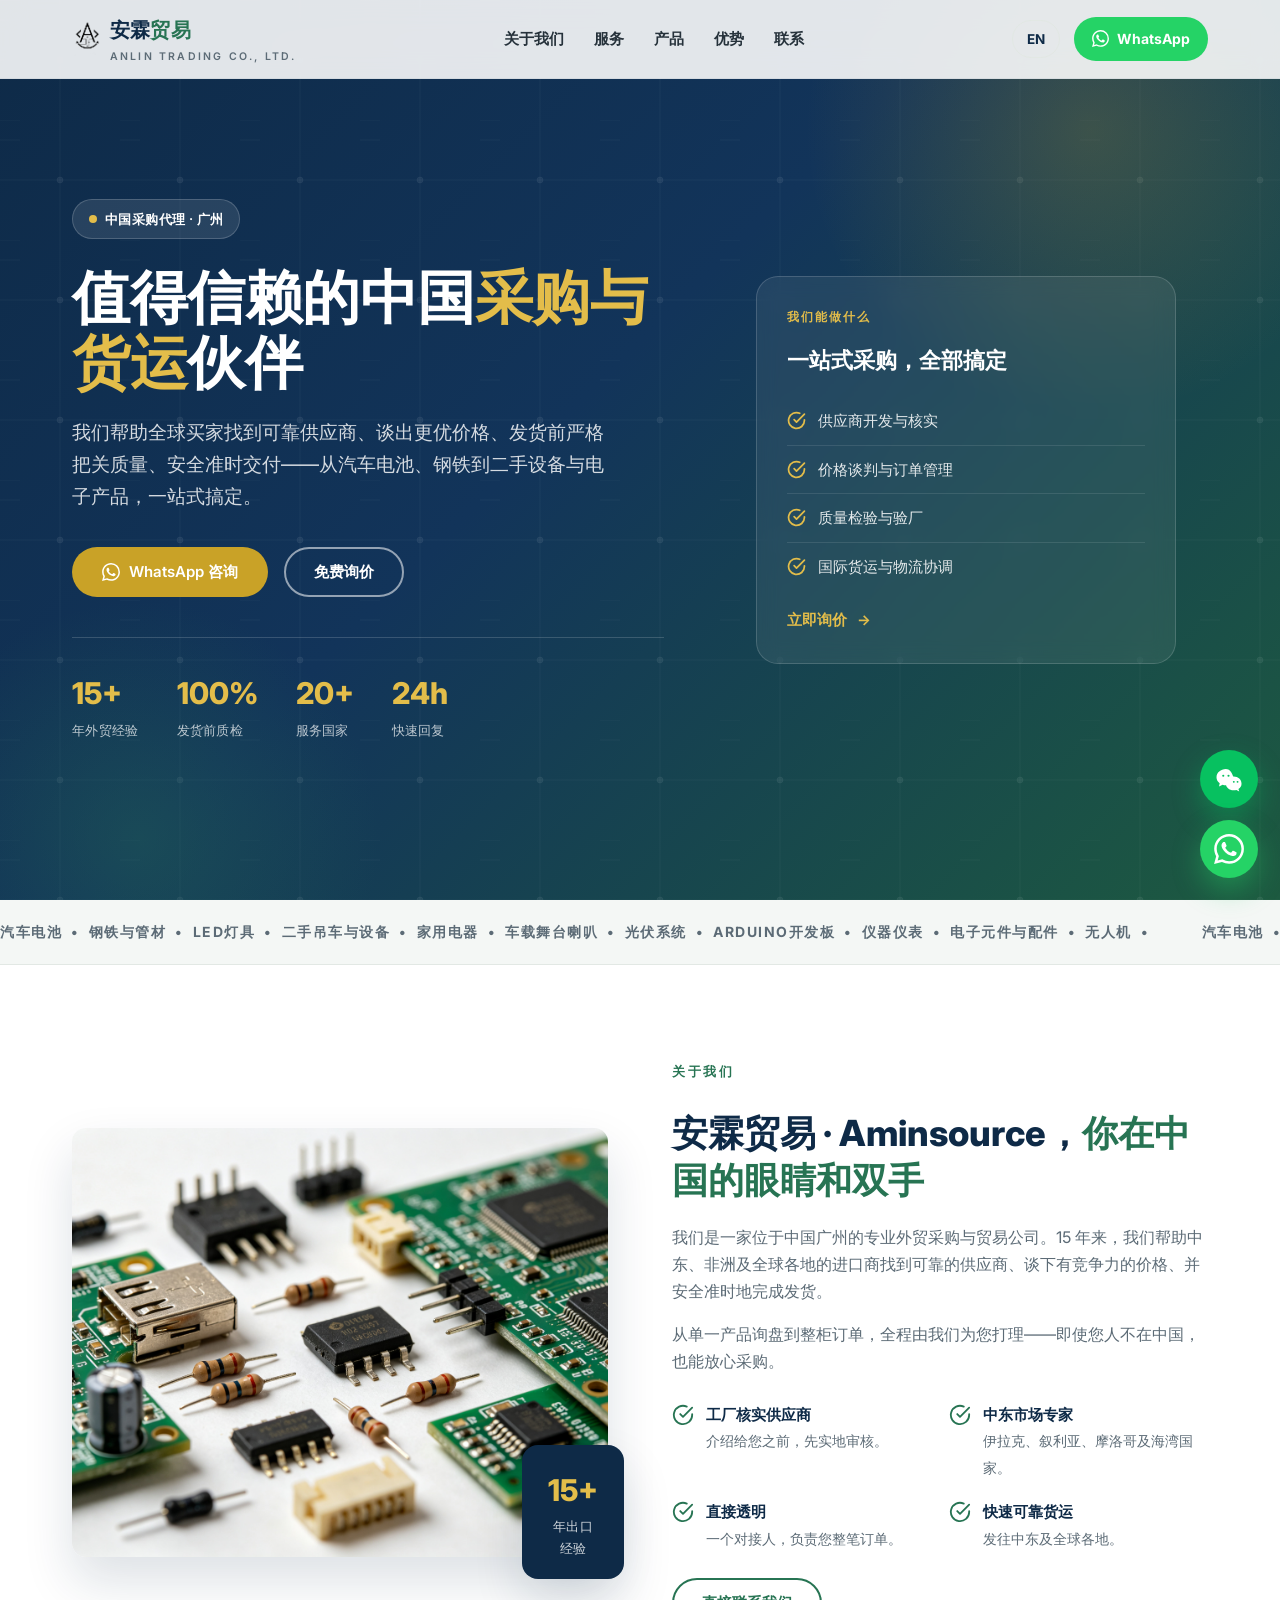
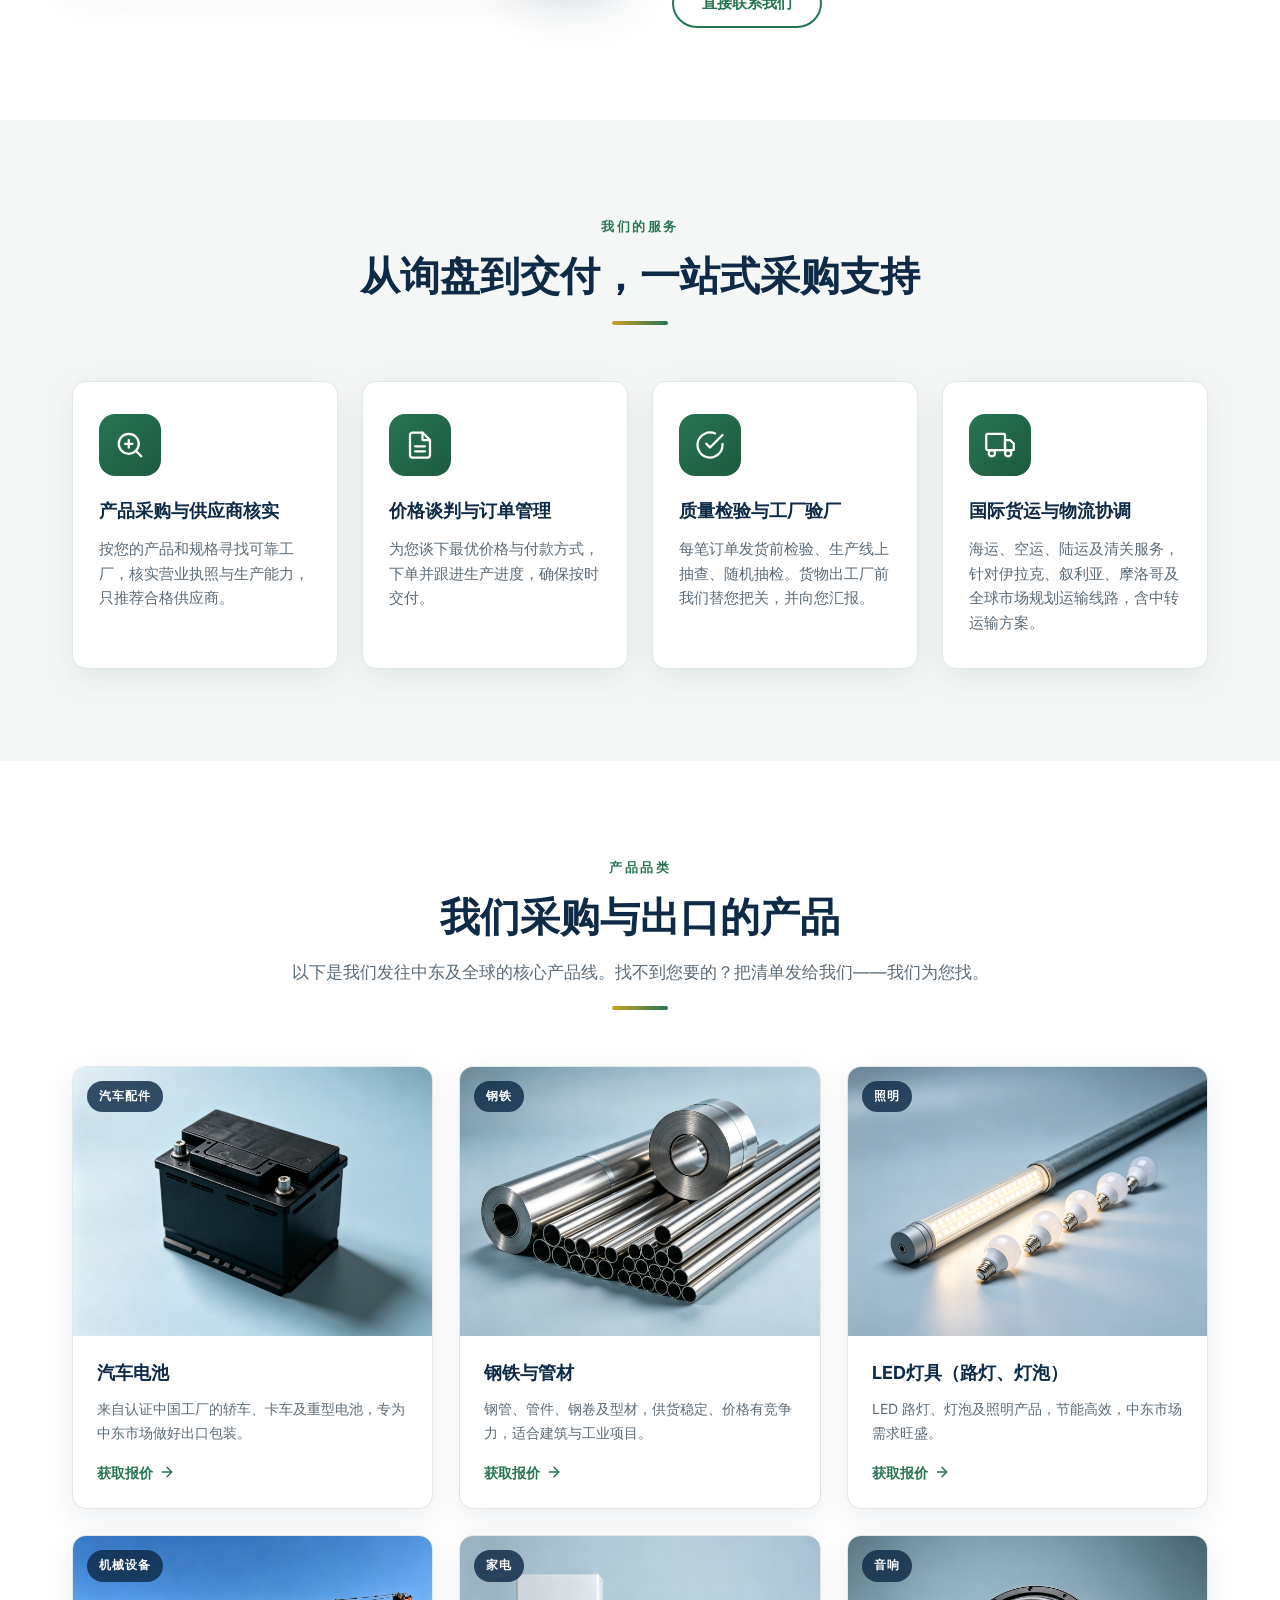
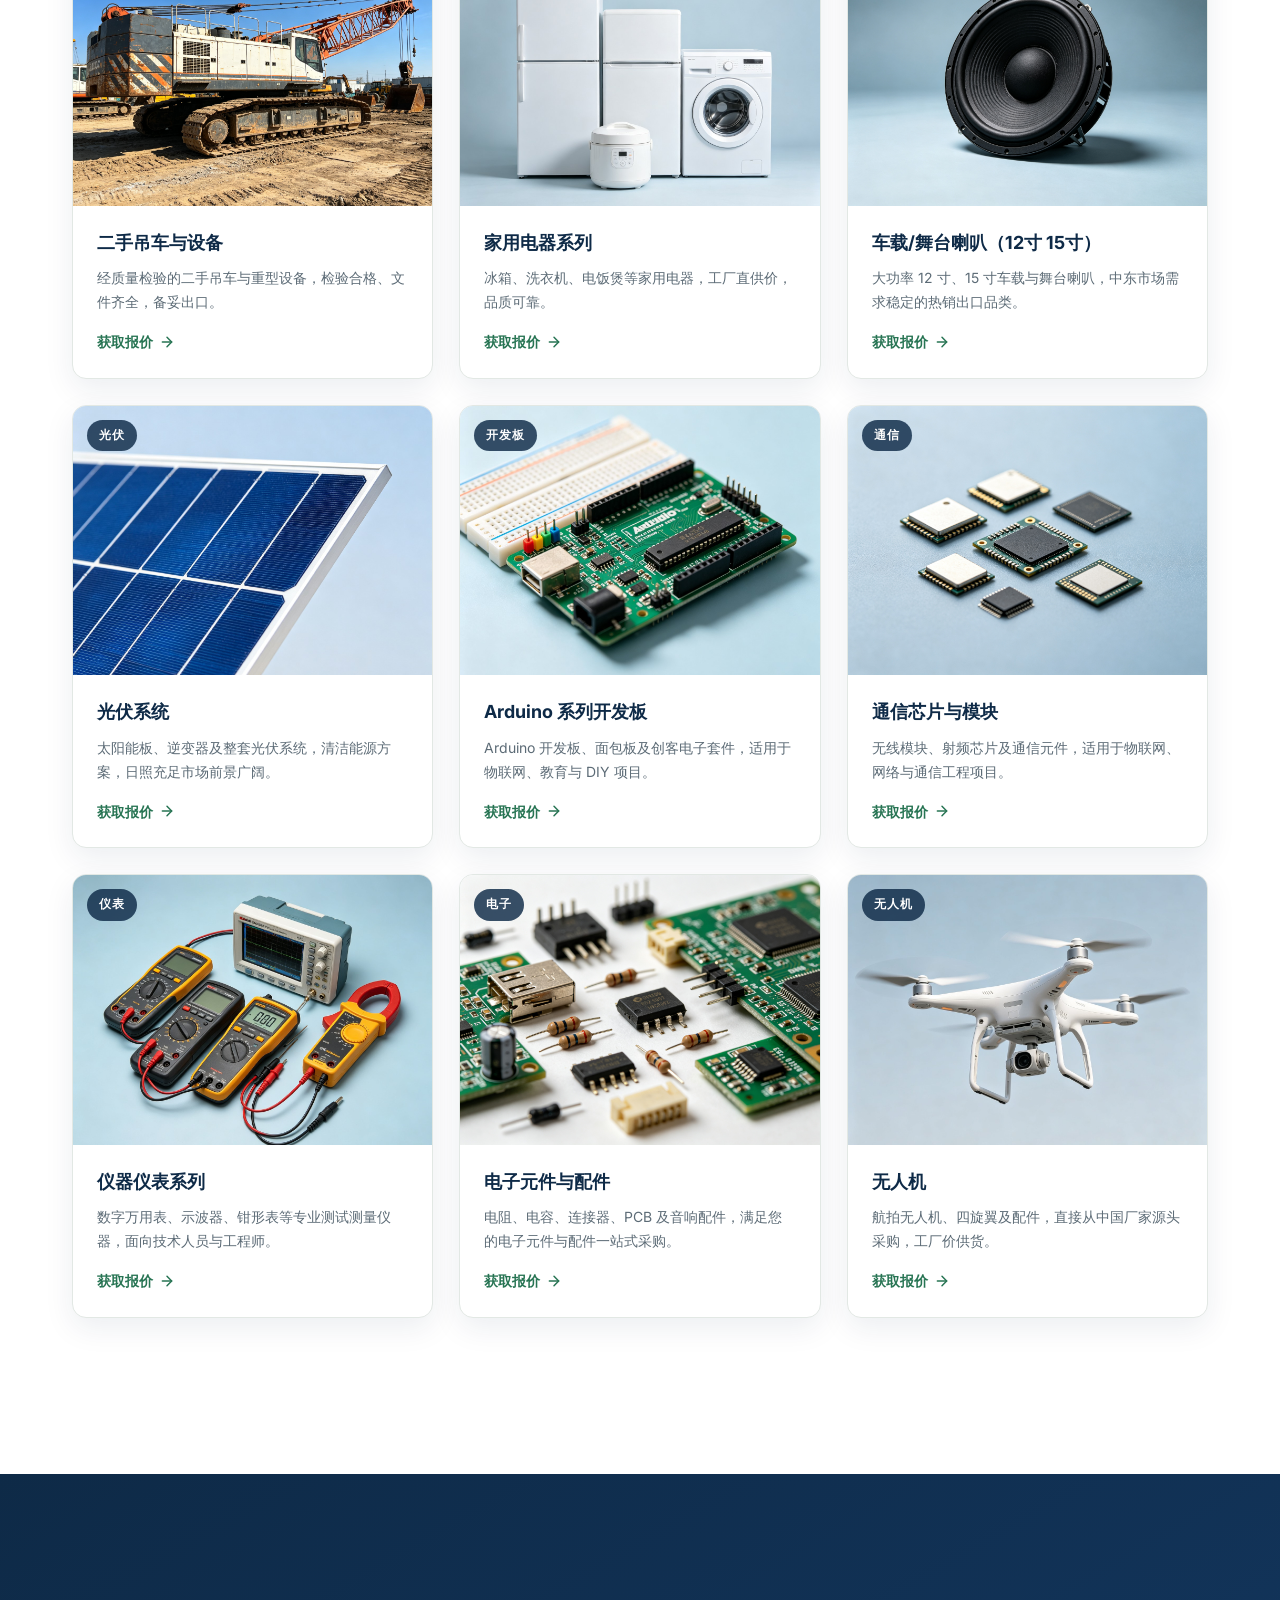
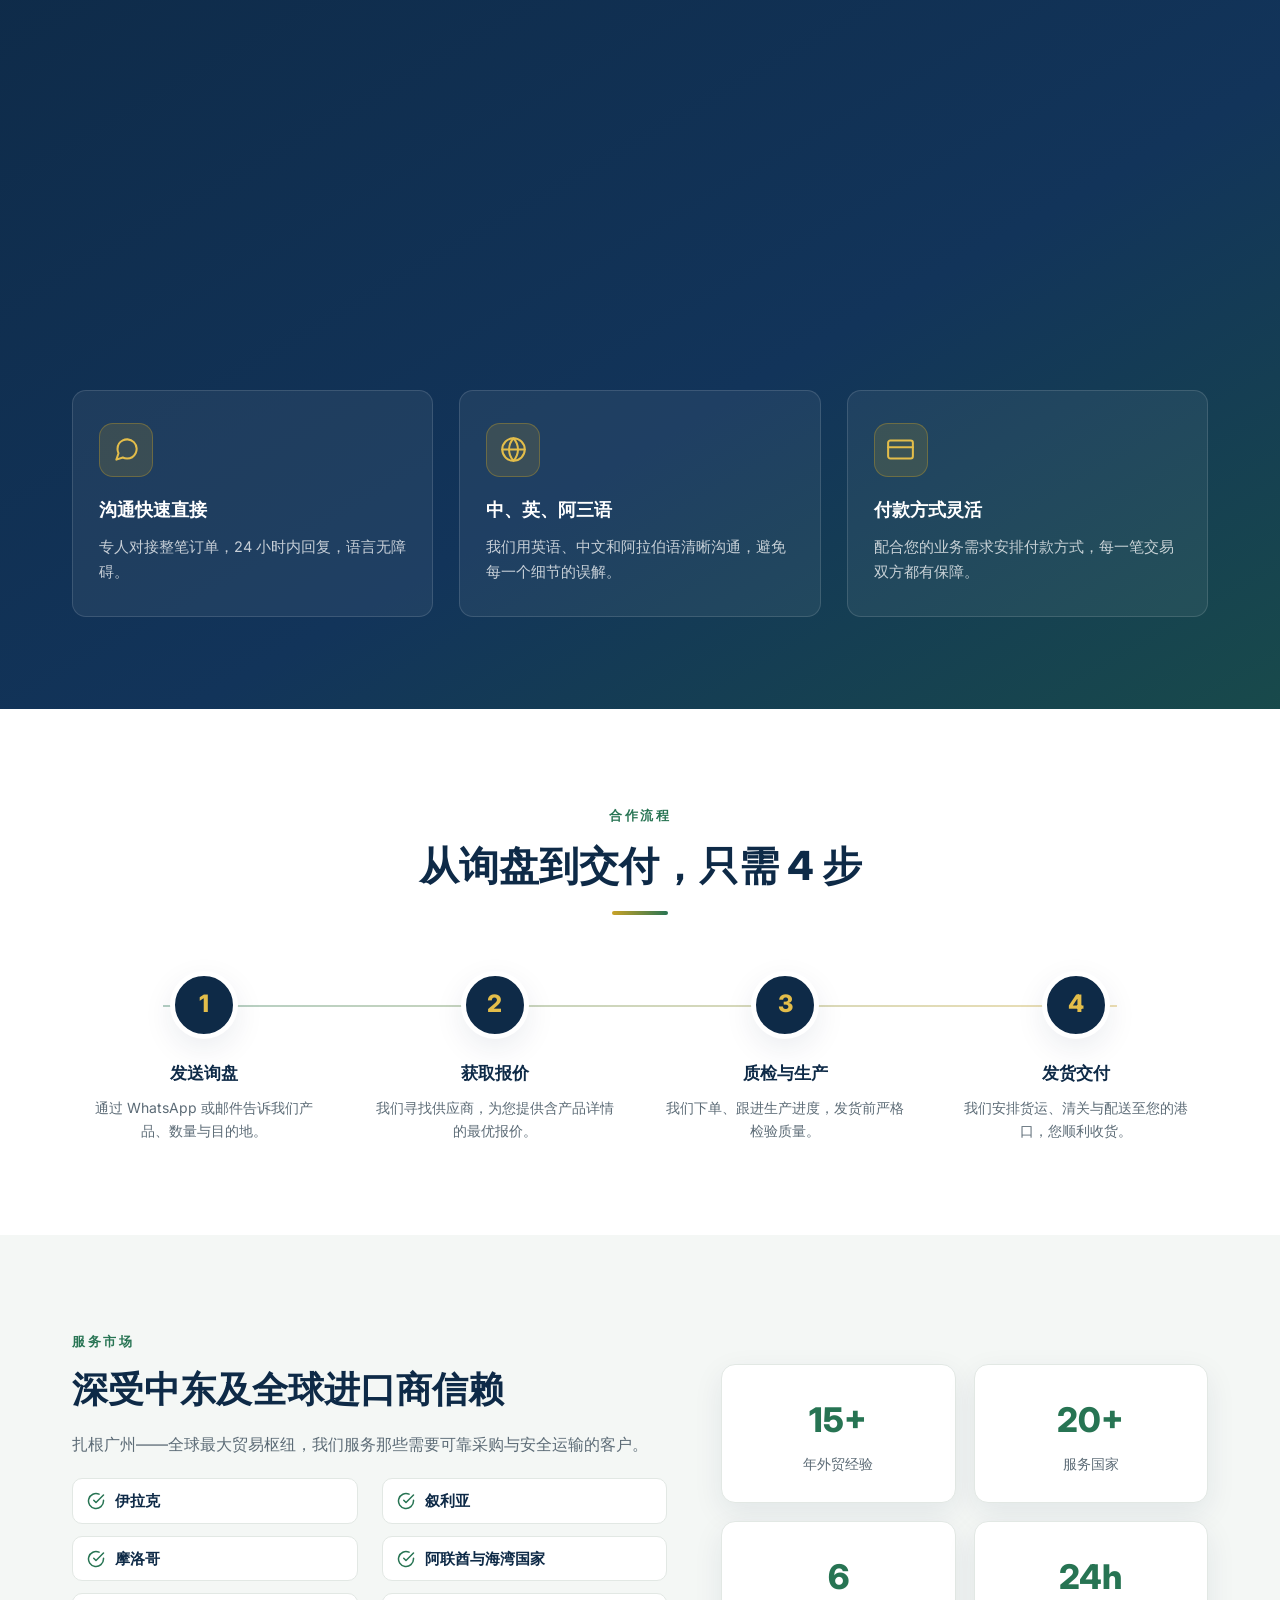
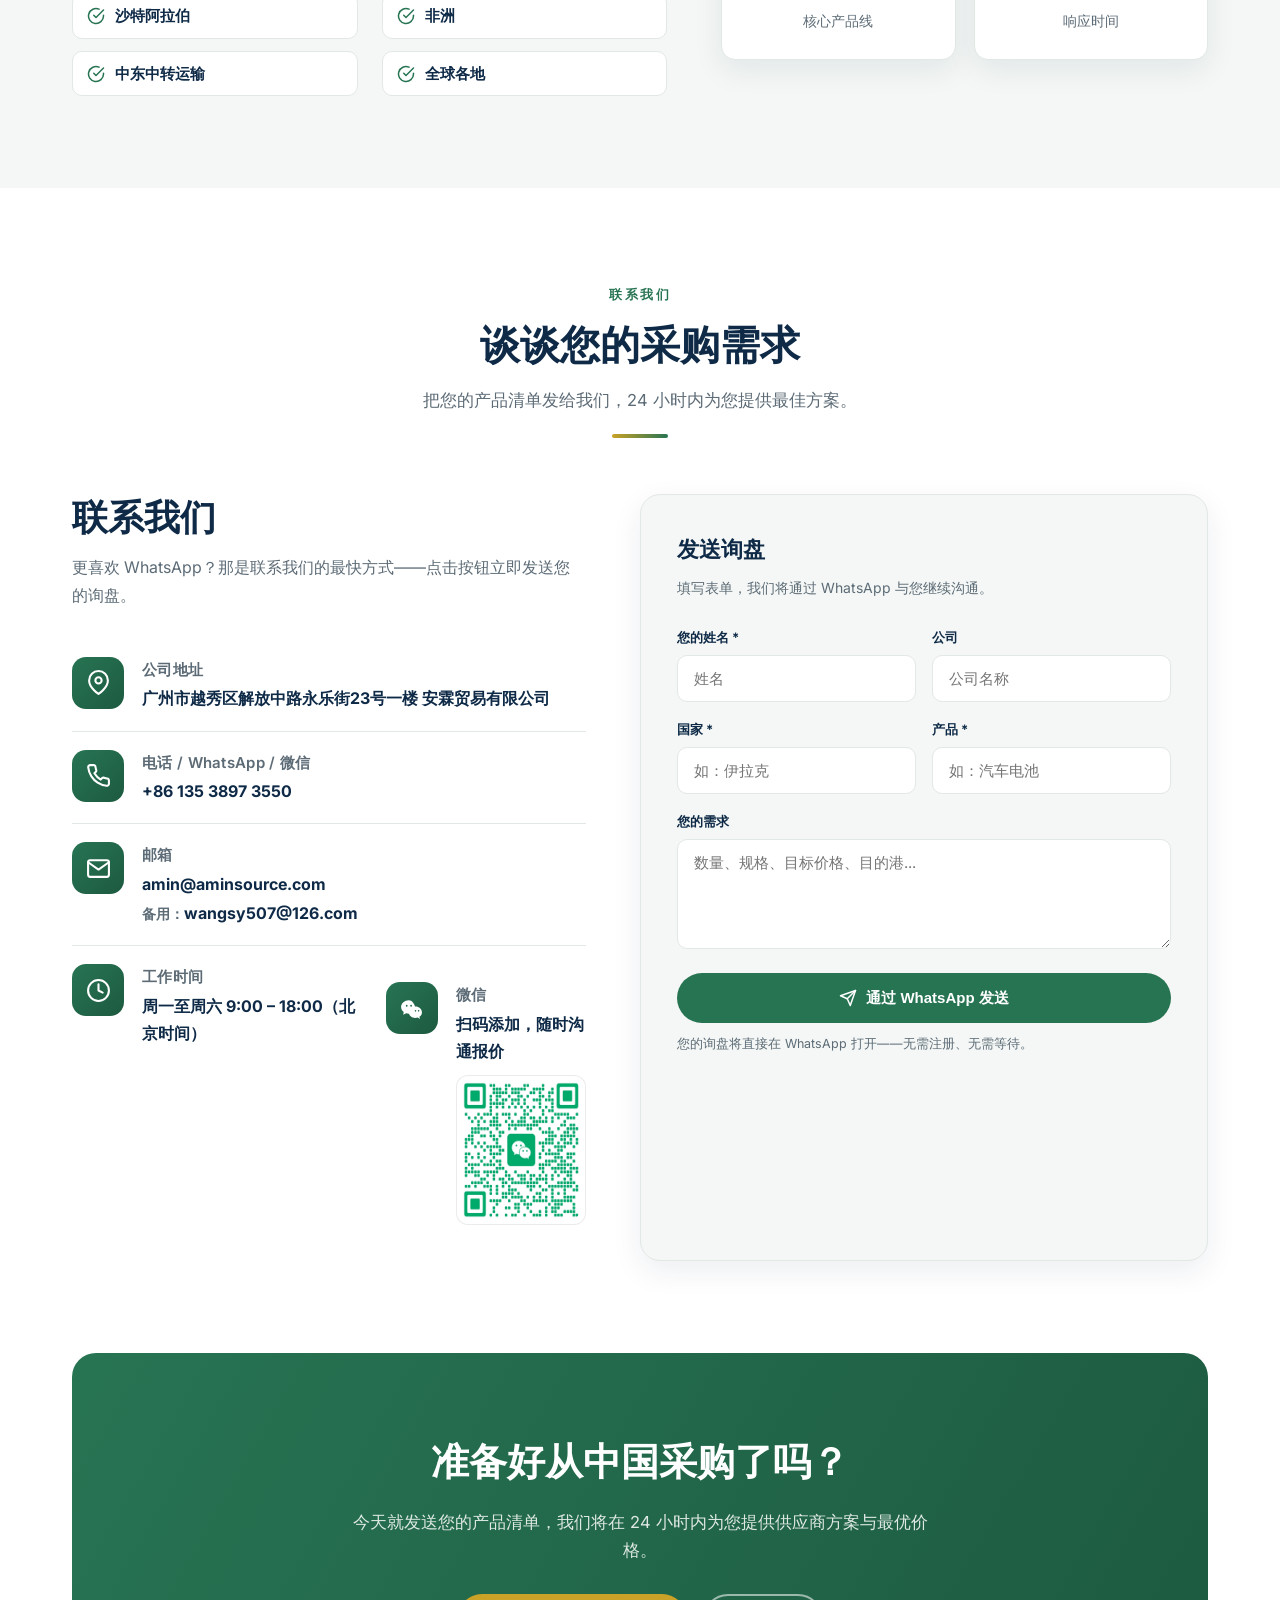
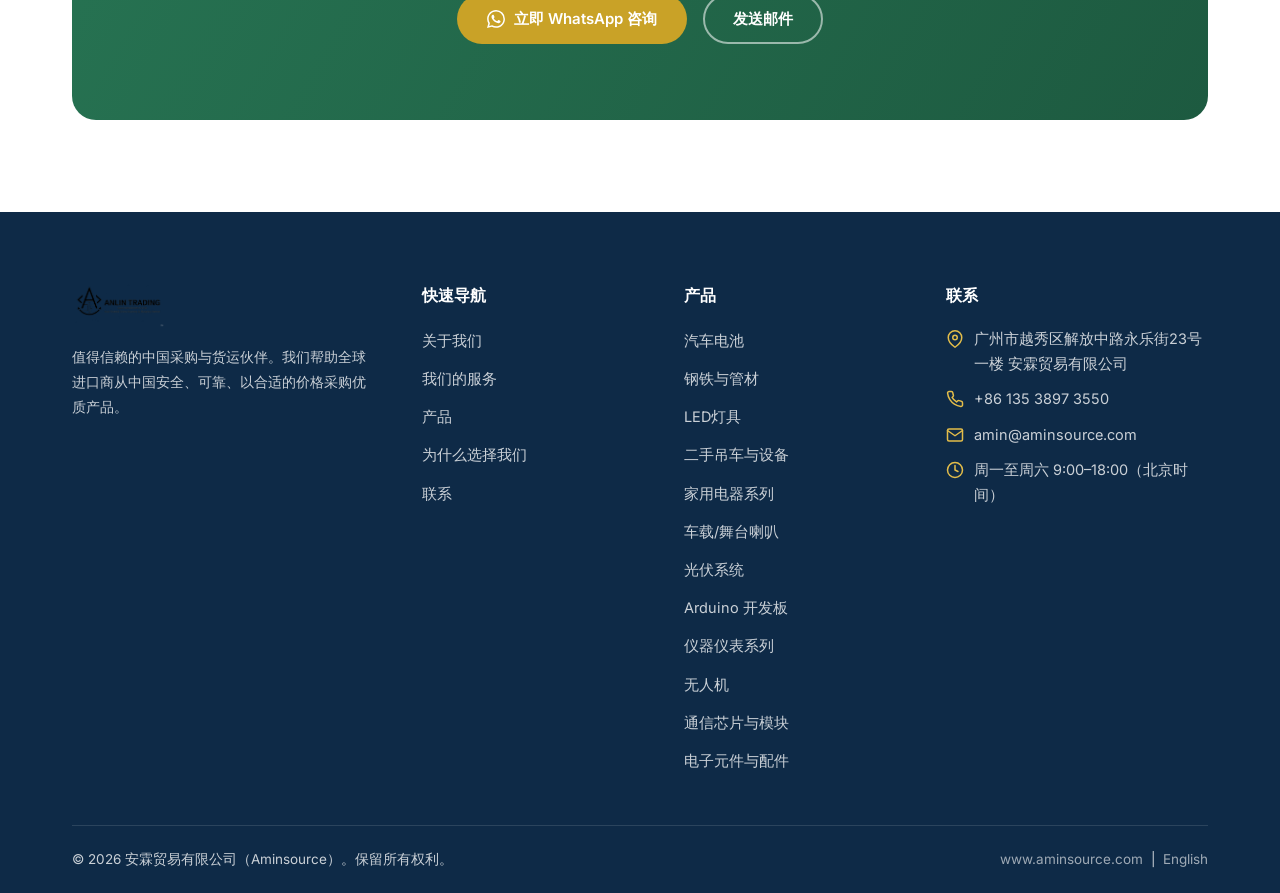
==== commit d5724d54: "Add files via upload" ====
--- a/zh.html
+++ b/zh.html
@@ -418,6 +418,12 @@
         <div class="contact-row">
           <div class="ci"><svg viewBox="0 0 24 24" fill="none" stroke="currentColor" stroke-width="2" stroke-linecap="round" stroke-linejoin="round"><circle cx="12" cy="12" r="10"/><polyline points="12 6 12 12 16 14"/></svg></div>
           <div><h4>工作时间</h4><p>周一至周六 9:00 – 18:00（北京时间）</p></div>
+        <div class="contact-row">
+          <div class="ci"><svg viewBox="0 0 24 24" fill="currentColor"><path d="M9.5 4C5.36 4 2 6.91 2 10.5c0 1.95.98 3.71 2.55 4.88L4 18l2.88-1.43c.84.29 1.75.43 2.62.43h.28A4.87 4.87 0 0 1 9.5 15.5C9.5 12.46 12.03 10.5 15.28 10.5H15.5C14.54 6.79 12.3 4 9.5 4zm-2.1 4.5a.85.85 0 1 1 0 1.7.85.85 0 0 1 0-1.7zm4.2 0a.85.85 0 1 1 0 1.7.85.85 0 0 1 0-1.7zM22 15.5c0-2.96-2.66-5.5-6.28-5.5-3.62 0-6.28 2.54-6.28 5.5 0 2.96 2.66 5.5 6.28 5.5.78 0 1.52-.1 2.2-.3l2.27 1.3-.63-2.03c1.58-1.03 2.44-2.33 2.44-3.97zm-6.16-2a.75.75 0 1 1 0 1.5.75.75 0 0 1 0-1.5zm3 0a.75.75 0 1 1 0 1.5.75.75 0 0 1 0-1.5z"/></svg></div>
+          <div><h4>微信</h4><p>扫码添加，随时沟通报价</p>
+            <img src="images/wechat-qr.png" alt="微信二维码" class="qr-img" loading="lazy">
+          </div>
+        </div>
         </div>
       </div>
       <div class="contact-form reveal">
@@ -527,11 +533,38 @@
 </footer>
 
 <!-- Floating WhatsApp -->
+<button class="wx-float" id="wxFloat" aria-label="微信沟通">
+  <svg viewBox="0 0 24 24" fill="currentColor"><path d="M9.5 4C5.36 4 2 6.91 2 10.5c0 1.95.98 3.71 2.55 4.88L4 18l2.88-1.43c.84.29 1.75.43 2.62.43h.28A4.87 4.87 0 0 1 9.5 15.5C9.5 12.46 12.03 10.5 15.28 10.5H15.5C14.54 6.79 12.3 4 9.5 4zm-2.1 4.5a.85.85 0 1 1 0 1.7.85.85 0 0 1 0-1.7zm4.2 0a.85.85 0 1 1 0 1.7.85.85 0 0 1 0-1.7zM22 15.5c0-2.96-2.66-5.5-6.28-5.5-3.62 0-6.28 2.54-6.28 5.5 0 2.96 2.66 5.5 6.28 5.5.78 0 1.52-.1 2.2-.3l2.27 1.3-.63-2.03c1.58-1.03 2.44-2.33 2.44-3.97zm-6.16-2a.75.75 0 1 1 0 1.5.75.75 0 0 1 0-1.5zm3 0a.75.75 0 1 1 0 1.5.75.75 0 0 1 0-1.5z"/></svg>
+</button>
 <a class="wa-float" href="https://wa.me/8613538973550" target="_blank" rel="noopener" aria-label="WhatsApp 咨询">
   <svg viewBox="0 0 24 24" fill="currentColor"><path d="M17.472 14.382c-.297-.149-1.758-.867-2.03-.967-.273-.099-.471-.148-.67.15-.197.297-.767.966-.94 1.164-.173.199-.347.223-.644.075-.297-.15-1.255-.463-2.39-1.475-.883-.788-1.48-1.761-1.653-2.059-.173-.297-.018-.458.13-.606.134-.133.297-.347.446-.52.149-.174.198-.298.297-.497.1-.198.05-.371-.025-.52-.074-.149-.668-1.612-.916-2.207-.242-.579-.487-.5-.669-.51-.173-.008-.371-.01-.57-.01-.198 0-.52.074-.792.372-.272.297-1.04 1.016-1.04 2.479 0 1.462 1.065 2.875 1.213 3.074.149.198 2.096 3.2 5.077 4.487.709.306 1.262.489 1.694.625.712.227 1.36.195 1.871.118.571-.085 1.758-.719 2.006-1.413.248-.694.248-1.289.173-1.413-.074-.124-.272-.198-.57-.347m-5.421 7.403h-.004a9.87 9.87 0 01-5.031-1.378l-.361-.214-3.741.982.998-3.648-.235-.374a9.86 9.86 0 01-1.51-5.26c.001-5.45 4.436-9.884 9.888-9.884 2.64 0 5.122 1.03 6.988 2.898a9.825 9.825 0 012.893 6.994c-.003 5.45-4.437 9.884-9.885 9.884m8.413-18.297A11.815 11.815 0 0012.05 0C5.495 0 .16 5.335.157 11.892c0 2.096.547 4.142 1.588 5.945L.057 24l6.305-1.654a11.882 11.882 0 005.683 1.448h.005c6.554 0 11.89-5.335 11.893-11.893a11.821 11.821 0 00-3.48-8.413z"/></svg>
 </a>
 
-<script src="js/main.js"></script>
+<script src="js/main.js?v=2"></script>
 <script>document.getElementById('year').textContent = new Date().getFullYear();</script>
+<div class="wx-modal" id="wxModal" aria-hidden="true">
+  <div class="wx-modal-card">
+    <button class="wx-modal-close" id="wxClose" aria-label="关闭">&times;</button>
+    <img src="images/wechat-qr.png" alt="微信二维码">
+    <h4>扫码添加微信</h4>
+    <p>微信 / WhatsApp：+86 135 3897 3550</p>
+    <p class="wx-hint">扫一扫，随时与我们沟通</p>
+  </div>
+</div>
+<script>
+/* ===== WeChat QR modal (inline) ===== */
+(function () {
+  var btn = document.getElementById('wxFloat');
+  var modal = document.getElementById('wxModal');
+  var close = document.getElementById('wxClose');
+  if (!btn || !modal) return;
+  function openWx() { modal.classList.add('open'); modal.setAttribute('aria-hidden', 'false'); }
+  function closeWx() { modal.classList.remove('open'); modal.setAttribute('aria-hidden', 'true'); }
+  btn.addEventListener('click', openWx);
+  close.addEventListener('click', closeWx);
+  modal.addEventListener('click', function (e) { if (e.target === modal) closeWx(); });
+  document.addEventListener('keydown', function (e) { if (e.key === 'Escape') closeWx(); });
+})();
+</script>
 </body>
 </html>
--- a/css/style.css
+++ b/css/style.css
@@ -317,3 +317,39 @@
   .contact-form { padding: 26px; }
   .footer-bottom { flex-direction: column; text-align: center; }
 }
+
+/* ===== WeChat ===== */
+.wx-float {
+  position: fixed; right: 22px; bottom: 92px; z-index: 90; width: 58px; height: 58px; border-radius: 50%;
+  background: #07C160; color: #fff; display: flex; align-items: center; justify-content: center;
+  box-shadow: 0 12px 28px rgba(7,193,96,.4); transition: transform .25s; cursor: pointer; border: none; padding: 0;
+}
+.wx-float:hover { transform: scale(1.1); }
+.wx-float svg { width: 30px; height: 30px; }
+
+.qr-img { width: 150px; height: 150px; border-radius: 12px; margin-top: 10px; border: 1px solid rgba(0,0,0,.08); background: #fff; padding: 6px; display: block; }
+
+.wx-modal {
+  position: fixed; inset: 0; z-index: 200; display: flex; align-items: center; justify-content: center;
+  background: rgba(10,20,30,.55); opacity: 0; visibility: hidden; transition: opacity .3s, visibility .3s; padding: 20px;
+}
+.wx-modal.open { opacity: 1; visibility: visible; }
+.wx-modal-card {
+  position: relative; background: #fff; border-radius: 18px; padding: 34px 30px 26px; text-align: center;
+  max-width: 340px; width: 100%; box-shadow: 0 24px 60px rgba(0,0,0,.3);
+}
+.wx-modal-card img { width: 230px; height: 230px; border-radius: 10px; display: block; margin: 0 auto 16px; background: #fff; padding: 8px; }
+.wx-modal-card h4 { margin: 0 0 6px; font-size: 20px; color: #0E2A47; }
+.wx-modal-card p { margin: 0; color: #666; font-size: 14px; }
+.wx-modal-card .wx-hint { margin-top: 10px; color: #07C160; font-weight: 600; }
+.wx-modal-close {
+  position: absolute; top: 10px; right: 14px; border: none; background: none; font-size: 28px; line-height: 1;
+  color: #999; cursor: pointer; padding: 4px;
+}
+.wx-modal-close:hover { color: #333; }
+@media (max-width: 560px) {
+  .wx-modal-card { padding: 26px 18px 20px; }
+  .wx-modal-card img { width: 200px; height: 200px; }
+  .wx-float { width: 52px; height: 52px; bottom: 86px; }
+  .wx-float svg { width: 27px; height: 27px; }
+}
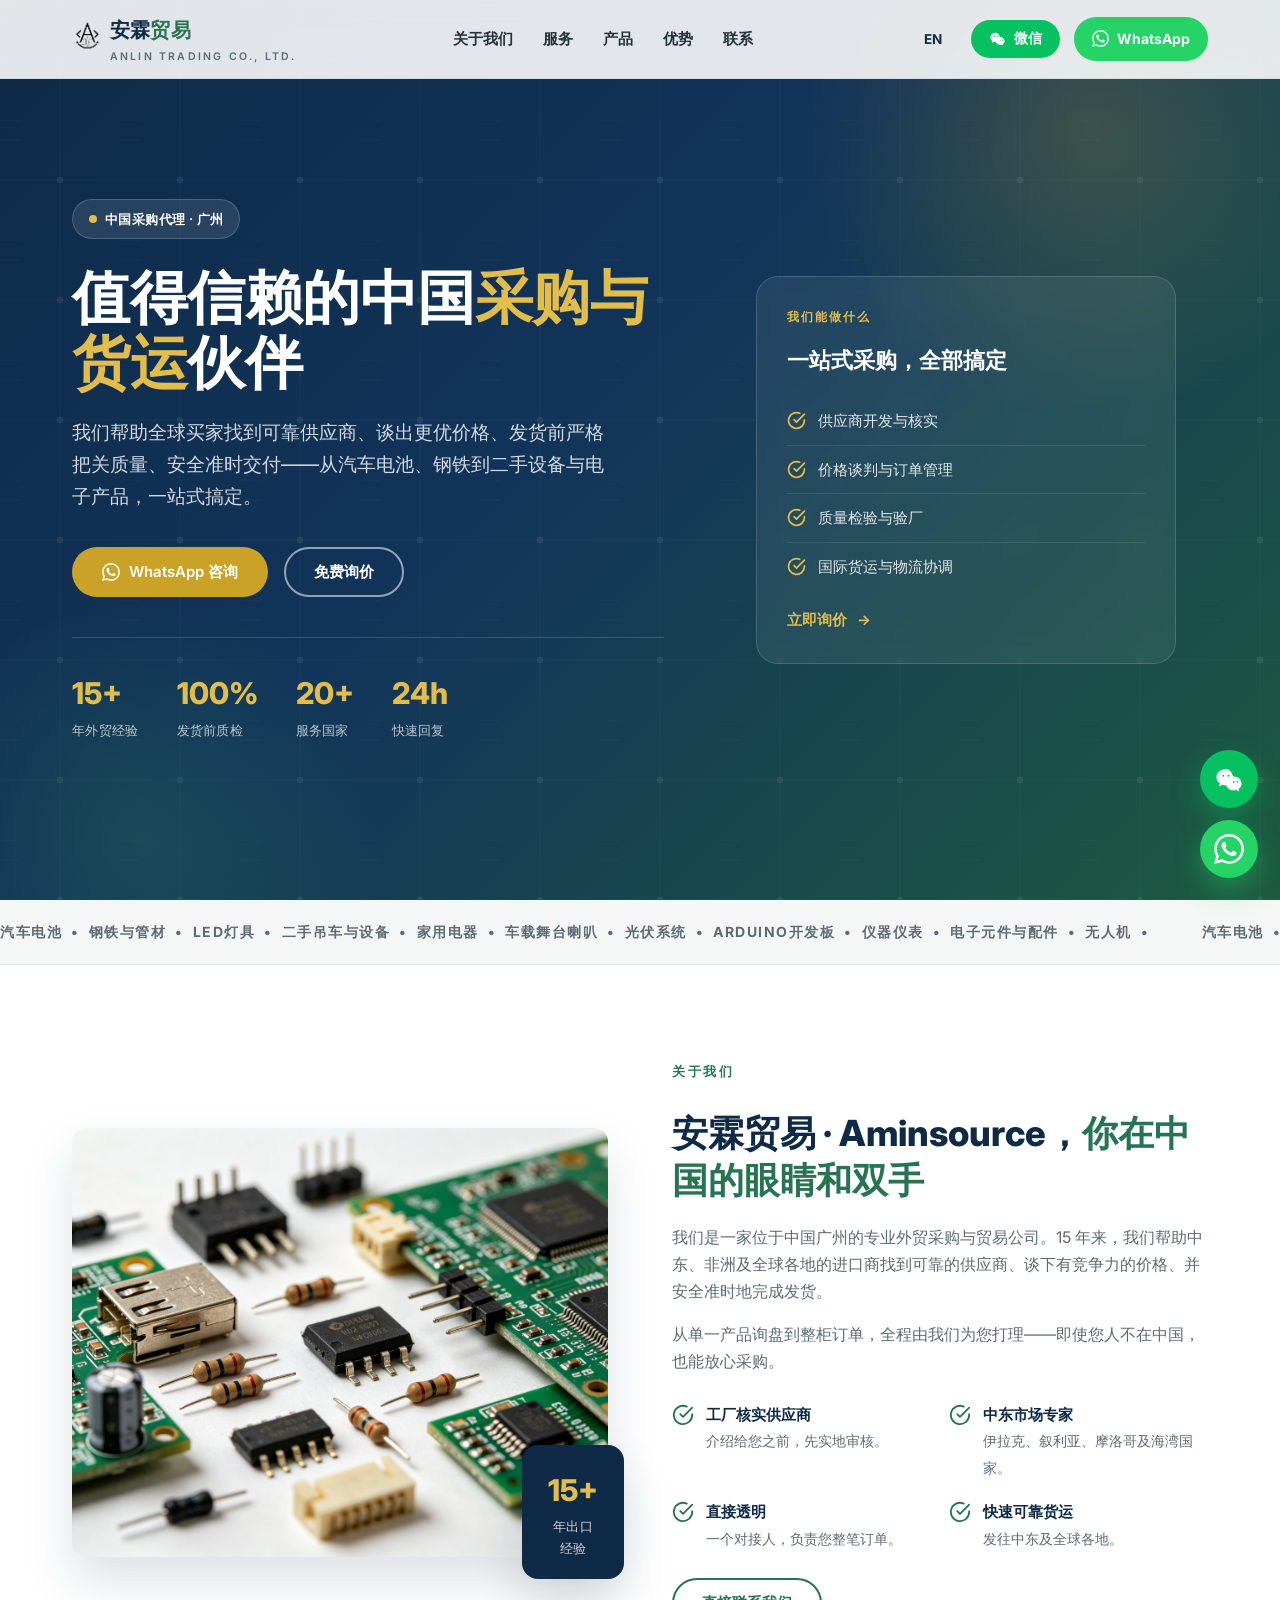
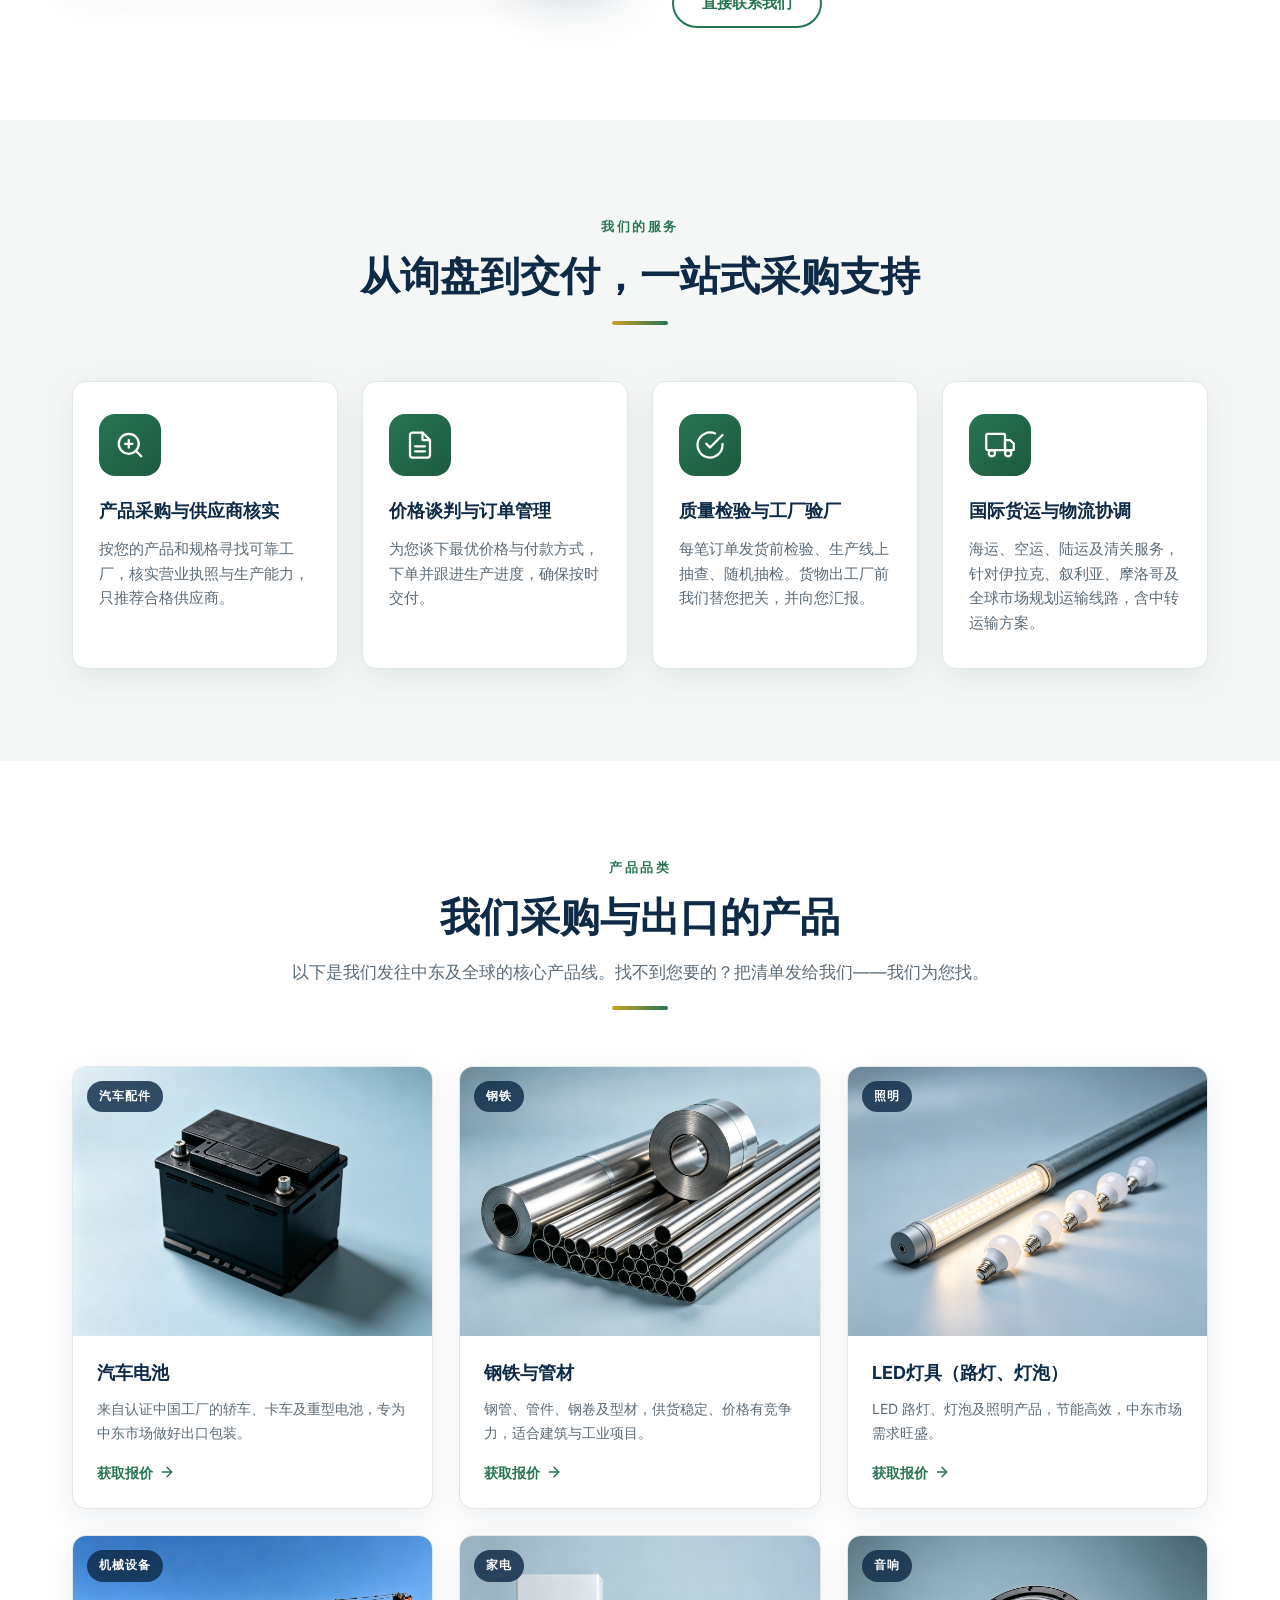
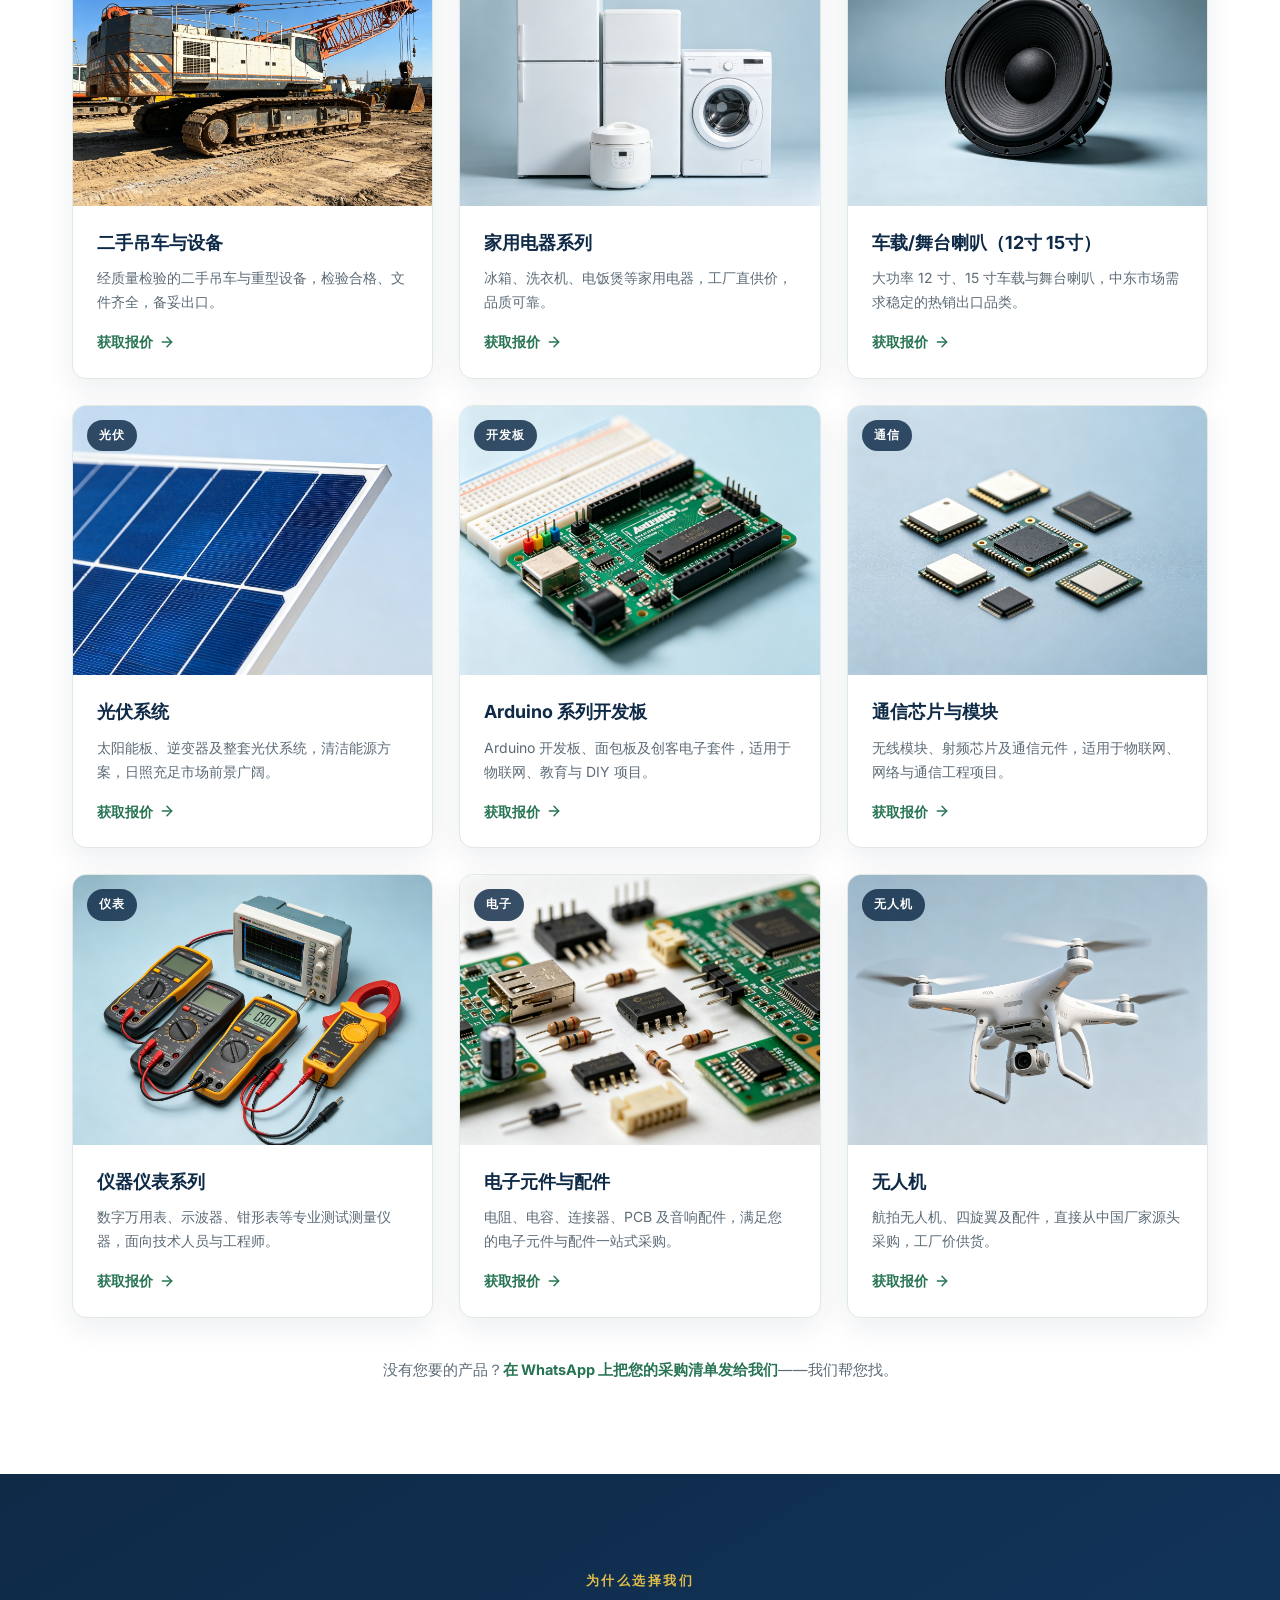
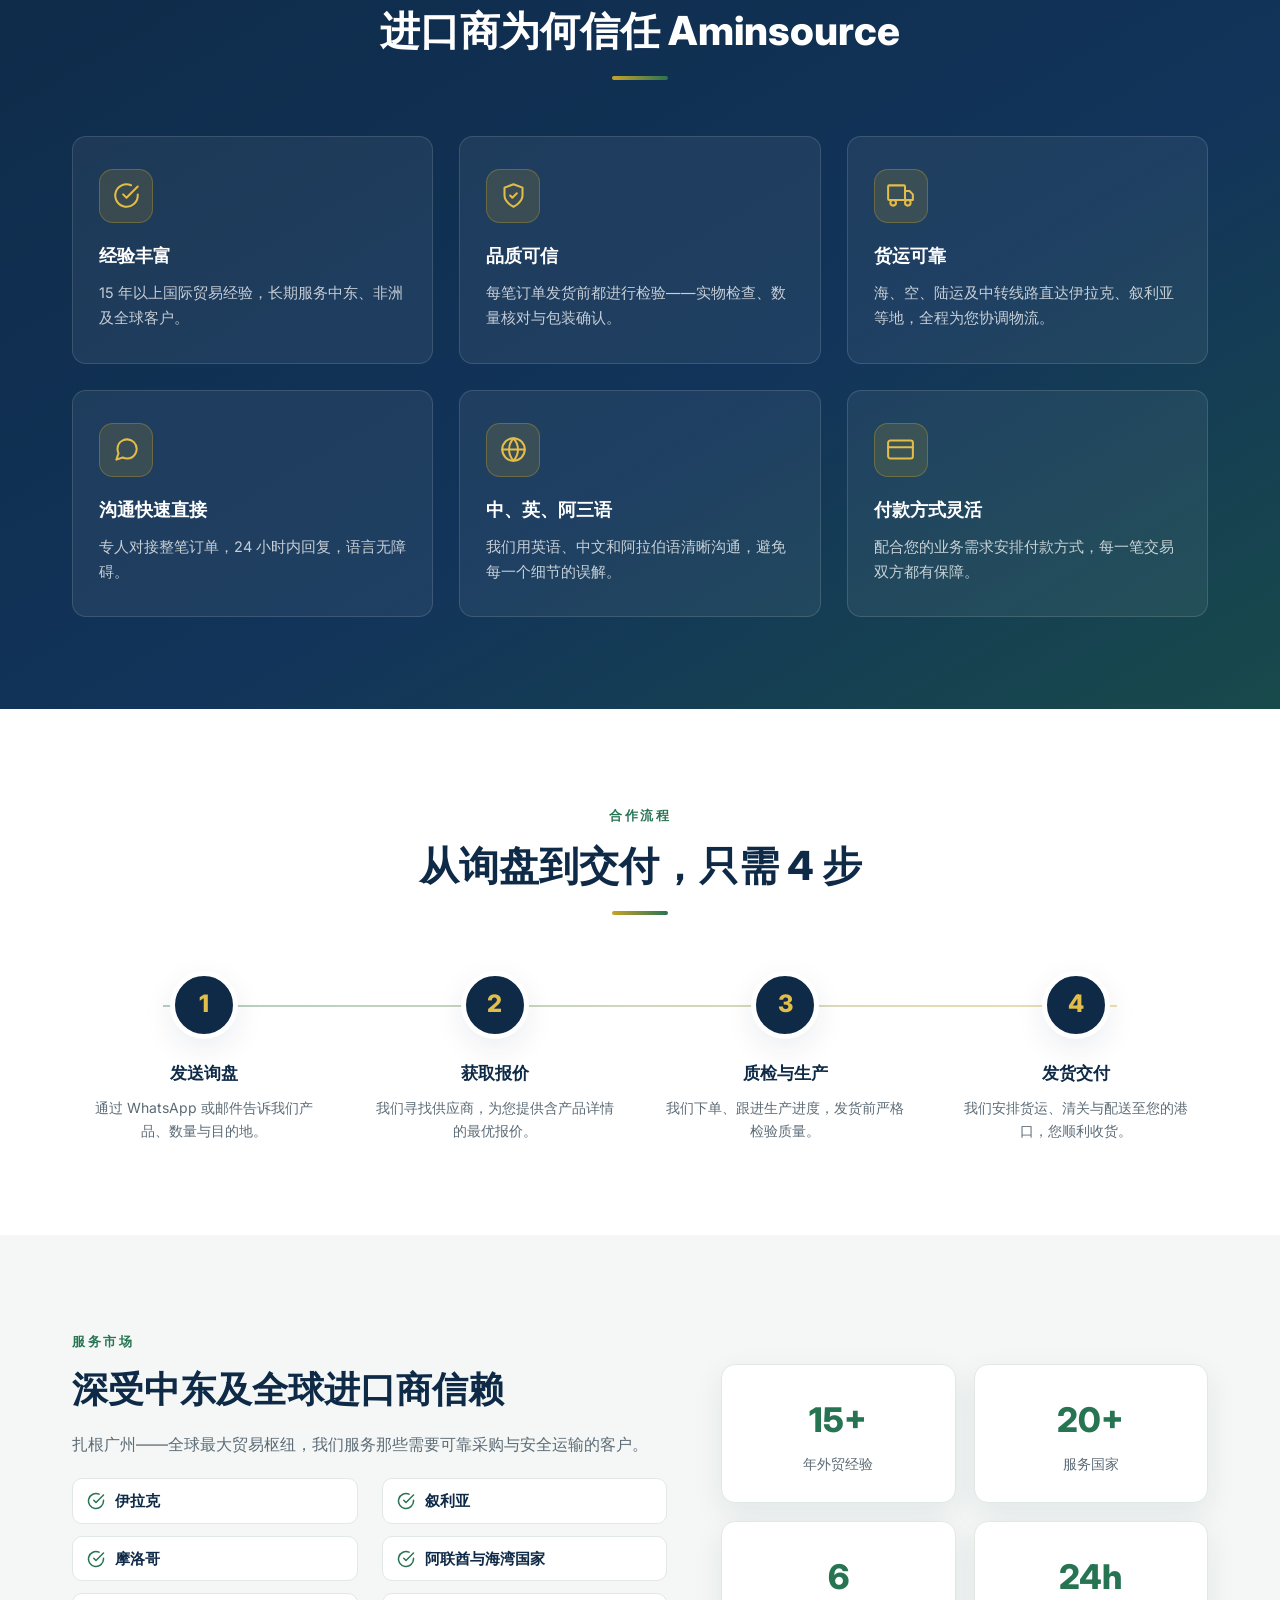
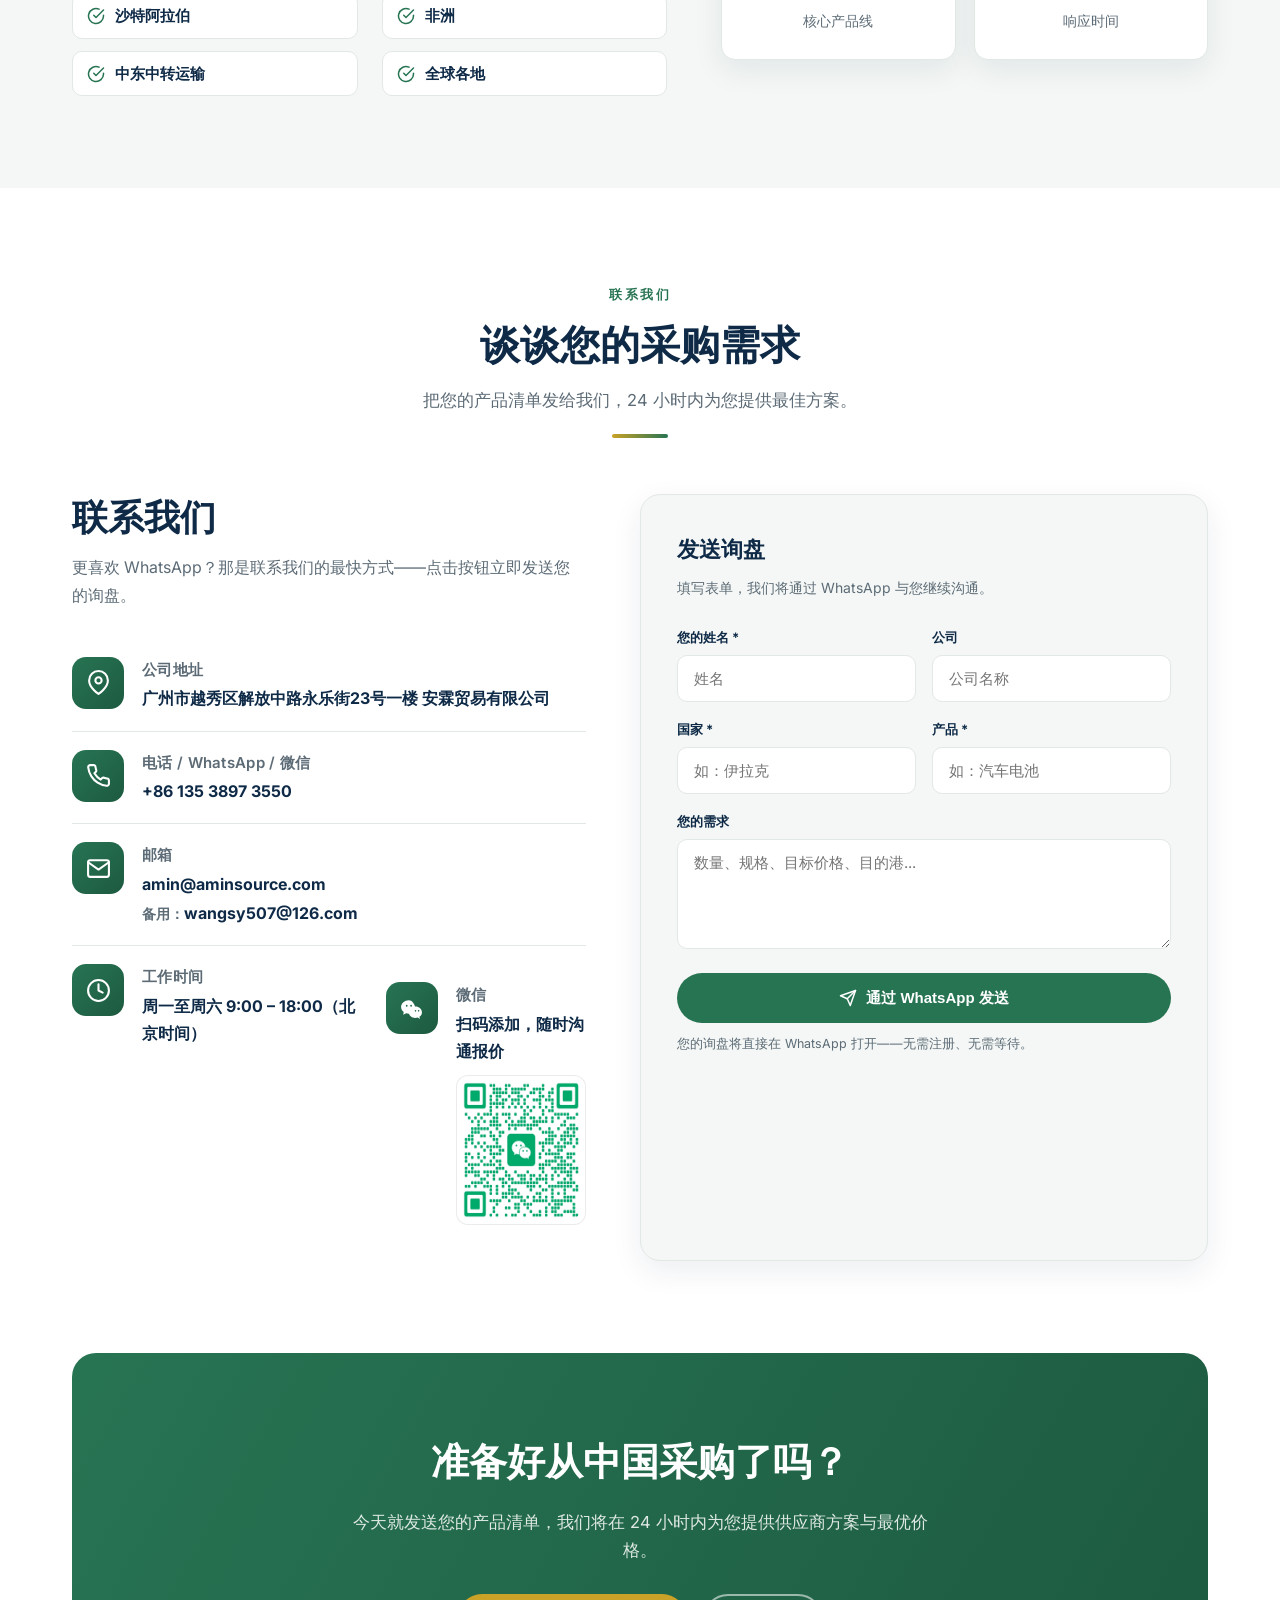
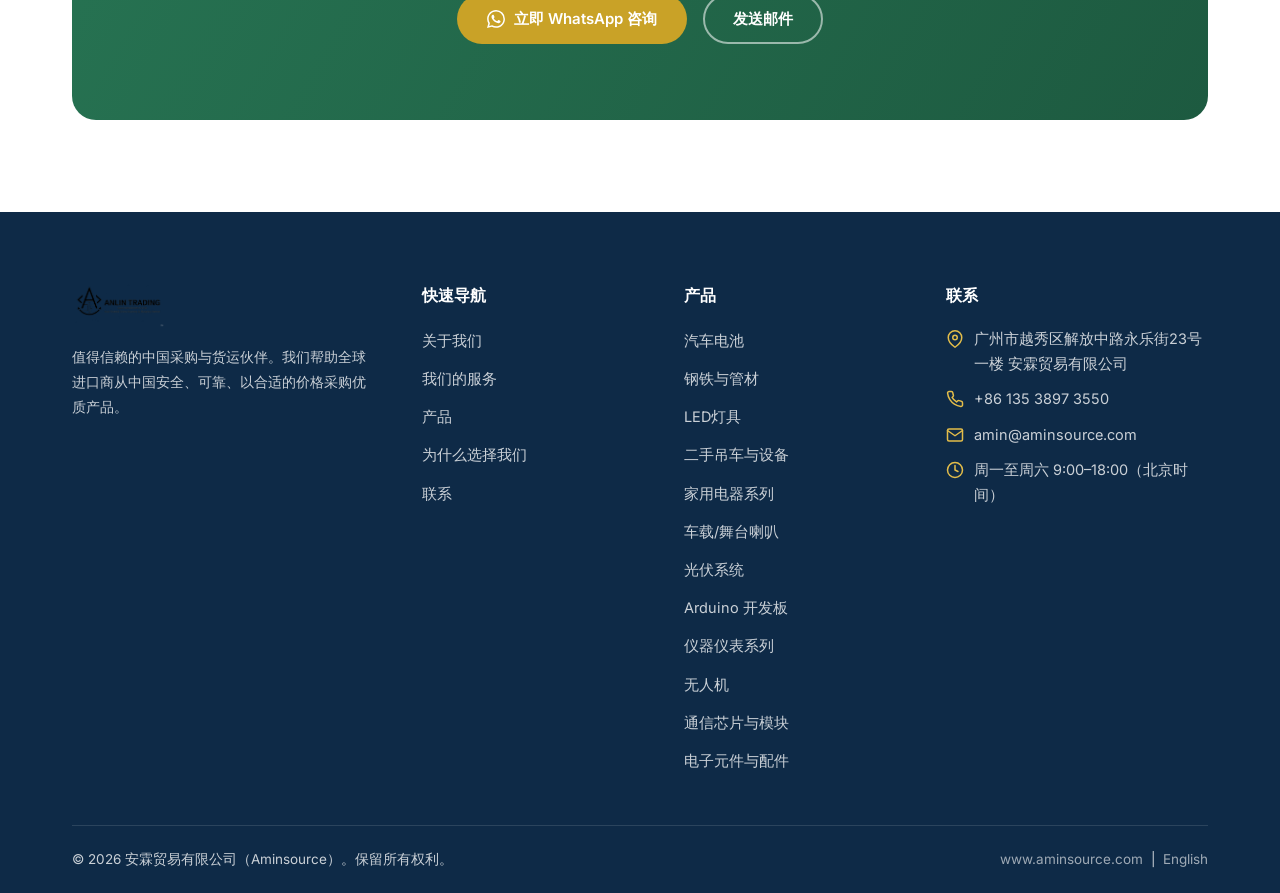
==== commit 2ca28e8d: "Add files via upload" ====
--- a/zh.html
+++ b/zh.html
@@ -49,6 +49,10 @@
     </ul>
     <div class="nav-actions">
       <a class="lang-switch" href="index.html" title="Switch to English">EN</a>
+      <button class="btn-wx-sm" id="wxNavBtn" type="button" aria-label="微信">
+        <svg viewBox="0 0 24 24" fill="currentColor"><path d="M9.5 4C5.36 4 2 6.91 2 10.5c0 1.95.98 3.71 2.55 4.88L4 18l2.88-1.43c.84.29 1.75.43 2.62.43h.28A4.87 4.87 0 0 1 9.5 15.5C9.5 12.46 12.03 10.5 15.28 10.5H15.5C14.54 6.79 12.3 4 9.5 4zm-2.1 4.5a.85.85 0 1 1 0 1.7.85.85 0 0 1 0-1.7zm4.2 0a.85.85 0 1 1 0 1.7.85.85 0 0 1 0-1.7zM22 15.5c0-2.96-2.66-5.5-6.28-5.5-3.62 0-6.28 2.54-6.28 5.5 0 2.96 2.66 5.5 6.28 5.5.78 0 1.52-.1 2.2-.3l2.27 1.3-.63-2.03c1.58-1.03 2.44-2.33 2.44-3.97zm-6.16-2a.75.75 0 1 1 0 1.5.75.75 0 0 1 0-1.5zm3 0a.75.75 0 1 1 0 1.5.75.75 0 0 1 0-1.5z"/></svg>
+        微信
+      </button>
       <a class="btn-wa-sm" href="https://wa.me/8613538973550" target="_blank" rel="noopener">
         <svg viewBox="0 0 24 24" fill="currentColor"><path d="M17.472 14.382c-.297-.149-1.758-.867-2.03-.967-.273-.099-.471-.148-.67.15-.197.297-.767.966-.94 1.164-.173.199-.347.223-.644.075-.297-.15-1.255-.463-2.39-1.475-.883-.788-1.48-1.761-1.653-2.059-.173-.297-.018-.458.13-.606.134-.133.297-.347.446-.52.149-.174.198-.298.297-.497.1-.198.05-.371-.025-.52-.074-.149-.668-1.612-.916-2.207-.242-.579-.487-.5-.669-.51-.173-.008-.371-.01-.57-.01-.198 0-.52.074-.792.372-.272.297-1.04 1.016-1.04 2.479 0 1.462 1.065 2.875 1.213 3.074.149.198 2.096 3.2 5.077 4.487.709.306 1.262.489 1.694.625.712.227 1.36.195 1.871.118.571-.085 1.758-.719 2.006-1.413.248-.694.248-1.289.173-1.413-.074-.124-.272-.198-.57-.347m-5.421 7.403h-.004a9.87 9.87 0 01-5.031-1.378l-.361-.214-3.741.982.998-3.648-.235-.374a9.86 9.86 0 01-1.51-5.26c.001-5.45 4.436-9.884 9.888-9.884 2.64 0 5.122 1.03 6.988 2.898a9.825 9.825 0 012.893 6.994c-.003 5.45-4.437 9.884-9.885 9.884m8.413-18.297A11.815 11.815 0 0012.05 0C5.495 0 .16 5.335.157 11.892c0 2.096.547 4.142 1.588 5.945L.057 24l6.305-1.654a11.882 11.882 0 005.683 1.448h.005c6.554 0 11.89-5.335 11.893-11.893a11.821 11.821 0 00-3.48-8.413z"/></svg>
         WhatsApp
@@ -561,6 +565,8 @@
   function openWx() { modal.classList.add('open'); modal.setAttribute('aria-hidden', 'false'); }
   function closeWx() { modal.classList.remove('open'); modal.setAttribute('aria-hidden', 'true'); }
   btn.addEventListener('click', openWx);
+  var navBtn = document.getElementById('wxNavBtn');
+  if (navBtn) navBtn.addEventListener('click', openWx);
   close.addEventListener('click', closeWx);
   modal.addEventListener('click', function (e) { if (e.target === modal) closeWx(); });
   document.addEventListener('keydown', function (e) { if (e.key === 'Escape') closeWx(); });
--- a/css/style.css
+++ b/css/style.css
@@ -353,3 +353,9 @@
   .wx-float { width: 52px; height: 52px; bottom: 86px; }
   .wx-float svg { width: 27px; height: 27px; }
 }
+
+/* ===== Nav WeChat button ===== */
+.btn-wx-sm { display: inline-flex; align-items: center; gap: 8px; background: #07C160; color: #fff; font-weight: 700; font-size: 14px; padding: 10px 18px; border-radius: 999px; transition: all .2s; cursor: pointer; border: none; }
+.btn-wx-sm:hover { background: #06ad54; transform: translateY(-1px); }
+.btn-wx-sm svg { width: 17px; height: 17px; }
+@media (max-width: 768px) { .nav-actions .btn-wx-sm { display: none; } }
